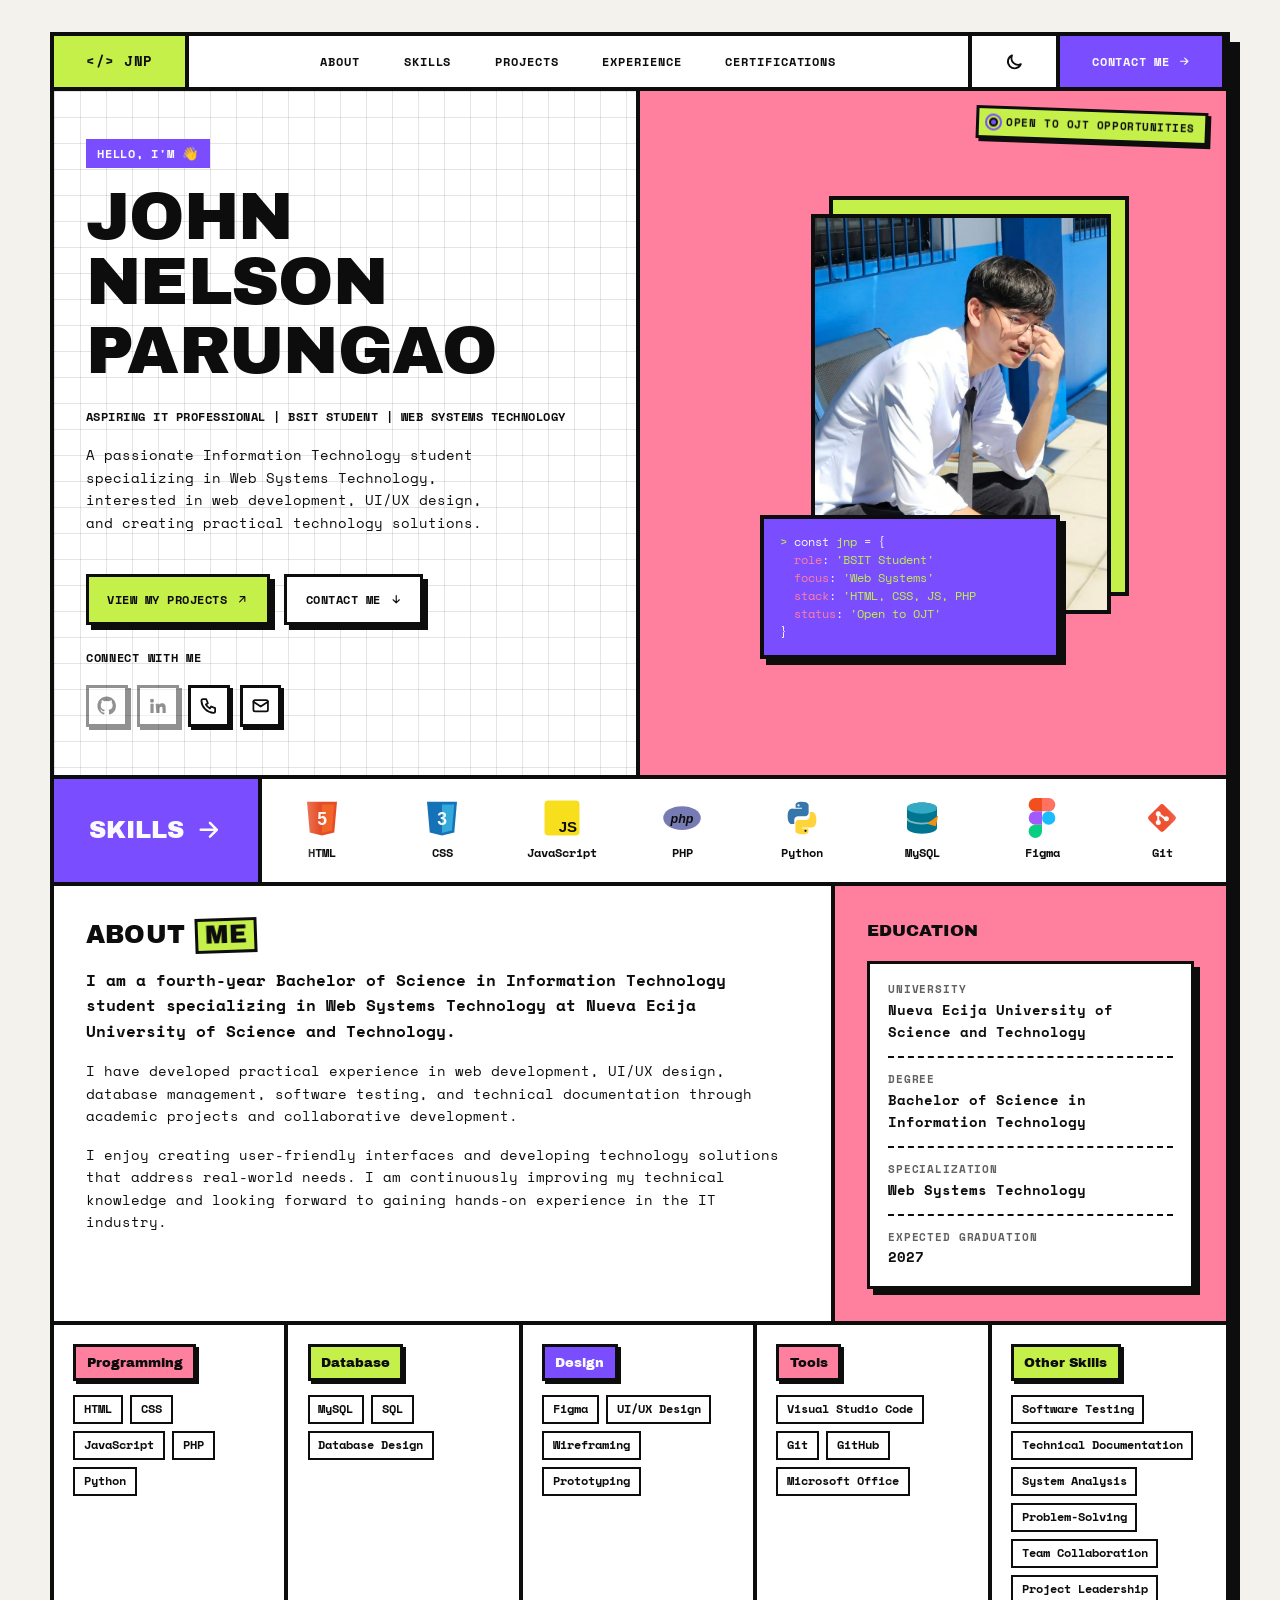
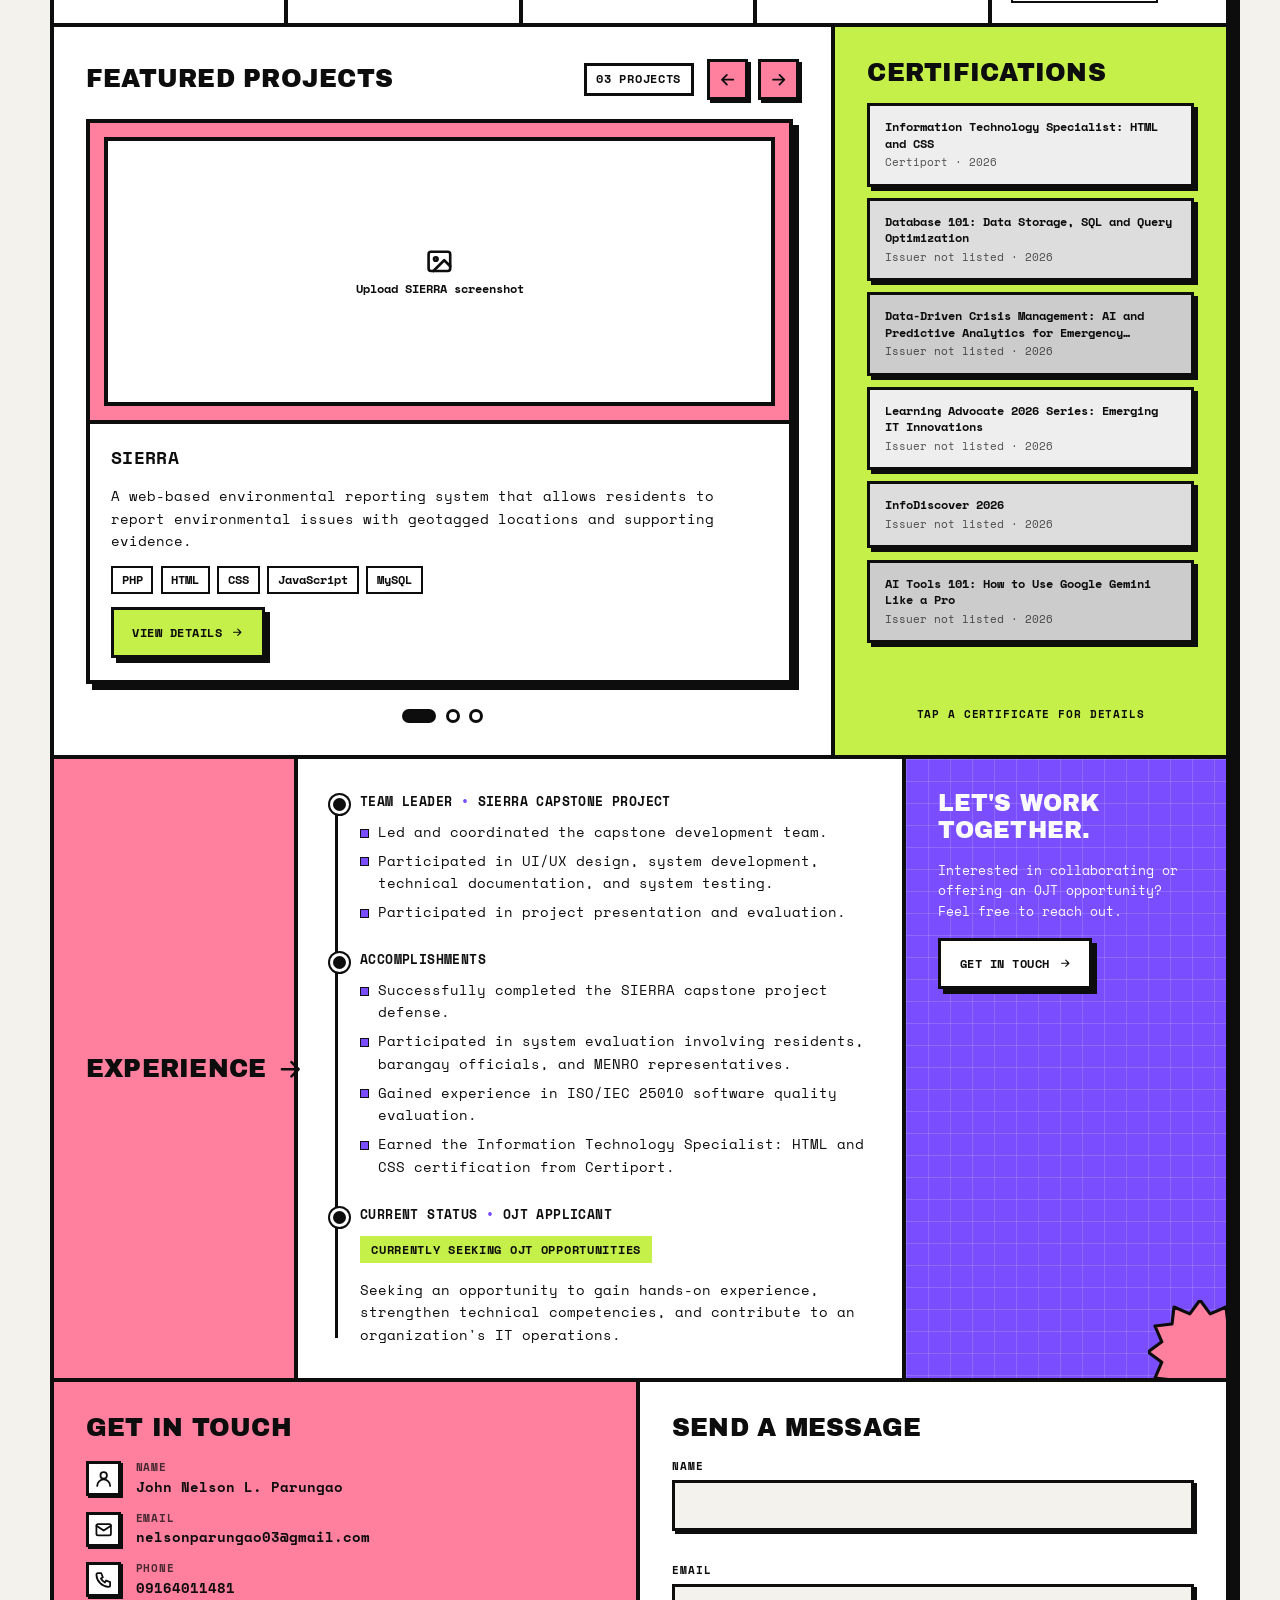
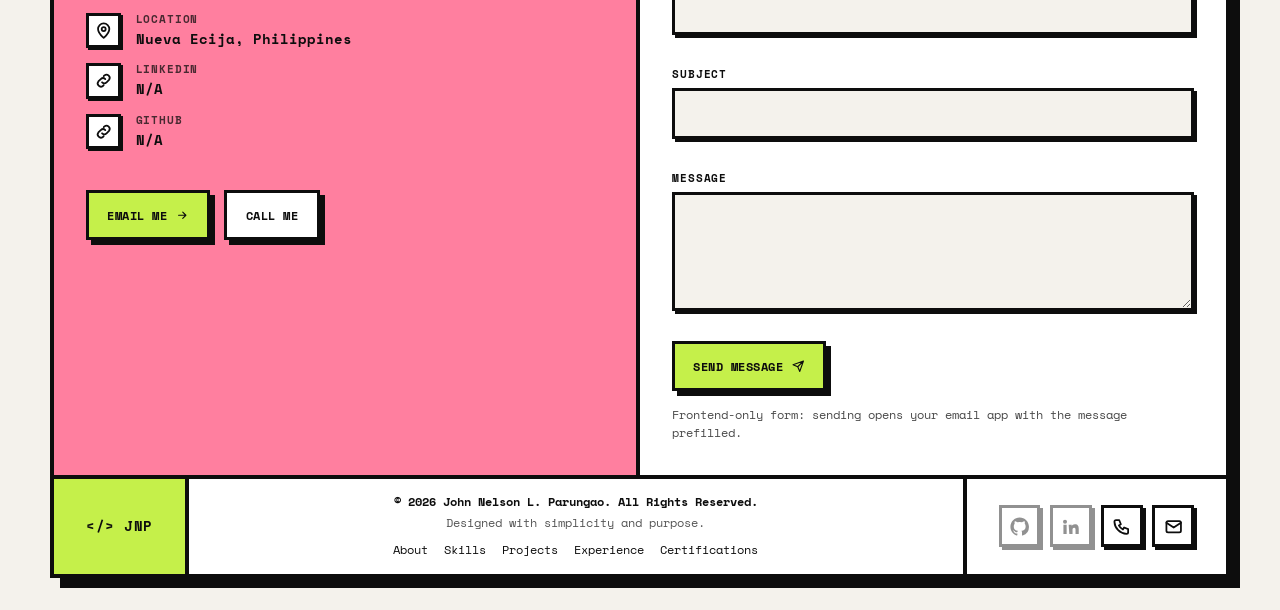
==== index.html @ 16f6dc8e "Initial commit" ====
<!DOCTYPE html>
<html lang="en">
<head>
    <meta charset="UTF-8">
    <meta name="viewport" content="width=device-width, initial-scale=1.0">
    <title>John Nelson L. Parungao | IT Portfolio</title>
    <meta name="description" content="Portfolio of John Nelson L. Parungao, BSIT student specializing in Web Systems Technology.">

    <script>
        try {
            var theme = localStorage.getItem("theme") ||
                (matchMedia("(prefers-color-scheme: dark)").matches ? "dark" : "light");

            document.documentElement.dataset.theme = theme;
        } catch (error) {
            document.documentElement.dataset.theme = "light";
        }
    </script>

    <link rel="preconnect" href="https://fonts.googleapis.com">
    <link rel="preconnect" href="https://fonts.gstatic.com" crossorigin>

    <link href="https://fonts.googleapis.com/css2?family=Archivo+Black&family=Space+Mono:wght@400;700&display=swap" rel="stylesheet">
    <link rel="stylesheet" href="styles.css">
</head>

<body>

    <!-- SVG ICONS -->
    <svg width="0" height="0" style="position:absolute" aria-hidden="true">
        <symbol id="i-sun" viewBox="0 0 24 24">
            <circle cx="12" cy="12" r="4"/>
            <path d="M12 2v2M12 20v2M4.9 4.9l1.4 1.4M17.7 17.7l1.4 1.4M2 12h2M20 12h2M4.9 19.1l-1.4 1.4M17.7 6.3l1.4-1.4"/>
        </symbol>

        <symbol id="i-moon" viewBox="0 0 24 24">
            <path d="M20 14.5A8 8 0 0 1 9.5 4 8 8 0 1 0 20 14.5z"/>
        </symbol>

        <symbol id="i-arrow" viewBox="0 0 24 24">
            <path d="M5 12h14M13 6l6 6-6 6"/>
        </symbol>

        <symbol id="i-ur" viewBox="0 0 24 24">
            <path d="M7 17 17 7M8 7h9v9"/>
        </symbol>

        <symbol id="i-left" viewBox="0 0 24 24">
            <path d="M19 12H5M11 6l-6 6 6 6"/>
        </symbol>

        <symbol id="i-down" viewBox="0 0 24 24">
            <path d="M12 5v14M6 13l6 6 6-6"/>
        </symbol>

        <symbol id="i-image" viewBox="0 0 24 24">
            <rect x="3" y="4" width="18" height="16" rx="2"/>
            <circle cx="9" cy="10" r="1.5"/>
            <path d="m21 16-5-5-9 9"/>
        </symbol>

        <symbol id="i-mail" viewBox="0 0 24 24">
            <rect x="3" y="5" width="18" height="14" rx="2"/>
            <path d="m3 7 9 6 9-6"/>
        </symbol>

        <symbol id="i-phone" viewBox="0 0 24 24">
            <path d="M5 4h4l2 5-2.5 1.5a11 11 0 0 0 5 5L15 13l5 2v4a2 2 0 0 1-2 2A16 16 0 0 1 3 6a2 2 0 0 1 2-2z"/>
        </symbol>

        <symbol id="i-pin" viewBox="0 0 24 24">
            <path d="M12 21s7-6 7-11a7 7 0 0 0-14 0c0 5 7 11 7 11z"/>
            <circle cx="12" cy="10" r="2.5"/>
        </symbol>

        <symbol id="i-user" viewBox="0 0 24 24">
            <circle cx="12" cy="8" r="4"/>
            <path d="M4 21a8 8 0 0 1 16 0"/>
        </symbol>

        <symbol id="i-award" viewBox="0 0 24 24">
            <circle cx="12" cy="9" r="6"/>
            <path d="m8.5 14-1.5 7 5-3 5 3-1.5-7"/>
        </symbol>

        <symbol id="i-x" viewBox="0 0 24 24">
            <path d="M6 6l12 12M18 6 6 18"/>
        </symbol>

        <symbol id="i-send" viewBox="0 0 24 24">
            <path d="m22 2-11 11M22 2l-7 20-4-9-9-4z"/>
        </symbol>

        <symbol id="i-link" viewBox="0 0 24 24">
            <path d="M10 14a4 4 0 0 0 5.6 0l3-3a4 4 0 0 0-5.6-5.6l-1 1M14 10a4 4 0 0 0-5.6 0l-3 3a4 4 0 0 0 5.6 5.6l1-1"/>
        </symbol>

        <symbol id="i-github" viewBox="0 0 24 24">
            <path fill="currentColor" stroke="none" d="M12 .5C5.65.5.5 5.65.5 12c0 5.08 3.29 9.39 7.86 10.91.58.1.79-.25.79-.56v-2c-3.2.7-3.87-1.37-3.87-1.37-.52-1.33-1.28-1.69-1.28-1.69-1.04-.71.08-.7.08-.7 1.15.08 1.76 1.19 1.76 1.19 1.03 1.76 2.69 1.25 3.35.96.1-.74.4-1.25.73-1.54-2.55-.29-5.24-1.28-5.24-5.69 0-1.26.45-2.28 1.19-3.09-.12-.29-.52-1.46.11-3.05 0 0 .97-.31 3.17 1.18a11 11 0 0 1 5.77 0c2.2-1.49 3.17-1.18 3.17-1.18.63 1.59.23 2.76.11 3.05.74.81 1.19 1.83 1.19 3.09 0 4.42-2.69 5.39-5.25 5.68.41.36.78 1.06.78 2.14v3.17c0 .31.21.67.8.56A11.5 11.5 0 0 0 23.5 12C23.5 5.65 18.35.5 12 .5z"/>
        </symbol>

        <symbol id="i-linkedin" viewBox="0 0 24 24">
            <path fill="currentColor" stroke="none" d="M4.98 3.5a2.5 2.5 0 1 1 0 5 2.5 2.5 0 0 1 0-5zM3 9.5h4V21H3zM9.5 9.5h3.8v1.6h.1c.5-1 1.8-2 3.8-2 4 0 4.8 2.6 4.8 6V21h-4v-5c0-1.2 0-2.8-1.7-2.8s-2 1.3-2 2.7V21h-4z"/>
        </symbol>

        <!-- TECHNOLOGY ICONS -->
        <symbol id="l-html" viewBox="0 0 32 32">
            <path fill="#E44D26" d="M4 3l2.2 24.6L16 30l9.8-2.4L28 3z"/>
            <path fill="#F16529" d="M16 5.2v22.7l7.9-2L25.8 5.2z"/>
            <text x="16" y="21.5" text-anchor="middle" font-family="Arial,sans-serif" font-weight="800" font-size="14" fill="#FAFAFA">5</text>
        </symbol>

        <symbol id="l-css" viewBox="0 0 32 32">
            <path fill="#1572B6" d="M4 3l2.2 24.6L16 30l9.8-2.4L28 3z"/>
            <path fill="#33A9DC" d="M16 5.2v22.7l7.9-2L25.8 5.2z"/>
            <text x="16" y="21.5" text-anchor="middle" font-family="Arial,sans-serif" font-weight="800" font-size="14" fill="#FAFAFA">3</text>
        </symbol>

        <symbol id="l-js" viewBox="0 0 32 32">
            <rect x="2" y="2" width="28" height="28" rx="3" fill="#F7DF1E"/>
            <text x="28" y="27" text-anchor="end" font-family="Arial,sans-serif" font-weight="800" font-size="12" fill="#0D0D0D">JS</text>
        </symbol>

        <symbol id="l-php" viewBox="0 0 32 32">
            <ellipse cx="16" cy="16" rx="15" ry="9.5" fill="#777BB4"/>
            <text x="16" y="19.6" text-anchor="middle" font-family="Arial,sans-serif" font-weight="800" font-style="italic" font-size="10" fill="#0D0D0D">php</text>
        </symbol>

        <symbol id="l-python" viewBox="0 0 32 32">
            <path fill="#3776AB" d="M15.8 3C10.5 3 10.9 5.3 10.9 5.3v2.4h5v.8H8.6S4.5 8 4.5 14.5s3.3 6.3 3.3 6.3h2v-3s-.1-3.3 3.2-3.3h5.2s3.1.1 3.1-3V6s.5-3-5.5-3z"/>
            <circle cx="13.2" cy="5.8" r=".9" fill="#FAFAFA"/>
            <path fill="#FFD43B" d="M16.2 29c5.3 0 4.9-2.3 4.9-2.3v-2.4h-5v-.8h7.3s4.1.5 4.1-6-3.3-6.3-3.3-6.3h-2v3s.1 3.3-3.2 3.3h-5.2s-3.1-.1-3.1 3v5.5S10.2 29 16.2 29z"/>
            <circle cx="18.8" cy="26.2" r=".9" fill="#0D0D0D"/>
        </symbol>

        <symbol id="l-mysql" viewBox="0 0 32 32">
            <path fill="#00758F" d="M4 8c0-2.5 5.4-4.5 12-4.5S28 5.5 28 8v16c0 2.5-5.4 4.5-12 4.5S4 26.5 4 24z"/>
            <ellipse cx="16" cy="8" rx="12" ry="4.5" fill="#33A9C4"/>
            <path fill="none" stroke="#FAFAFA" stroke-opacity=".5" stroke-width="1.5" d="M4 16c0 2.5 5.4 4.5 12 4.5S28 18.5 28 16"/>
            <path fill="#F29111" d="M20 20.5 29 14l-2 8.5z"/>
        </symbol>

        <symbol id="l-figma" viewBox="0 0 38 57">
            <path fill="#F24E1E" d="M19 0H9.5a9.5 9.5 0 0 0 0 19H19z"/>
            <path fill="#FF7262" d="M19 0h9.5a9.5 9.5 0 0 1 0 19H19z"/>
            <path fill="#A259FF" d="M19 19H9.5a9.5 9.5 0 0 0 0 19H19z"/>
            <circle cx="28.5" cy="28.5" r="9.5" fill="#1ABCFE"/>
            <path fill="#0ACF83" d="M19 38H9.5A9.5 9.5 0 1 0 19 47.5z"/>
        </symbol>

        <symbol id="l-git" viewBox="0 0 32 32">
            <rect x="7.5" y="7.5" width="17" height="17" rx="2.5" transform="rotate(45 16 16)" fill="#F05032"/>
            <path d="M13 13.5v5M14.5 13.5l4 3" stroke="#FAFAFA" stroke-width="1.6" fill="none"/>
            <circle cx="13" cy="12.5" r="2" fill="#FAFAFA"/>
            <circle cx="13" cy="19.5" r="2" fill="#FAFAFA"/>
            <circle cx="19.5" cy="16.5" r="2" fill="#FAFAFA"/>
        </symbol>

        <symbol id="l-github" viewBox="0 0 24 24">
            <path fill="currentColor" stroke="none" d="M12 .5C5.65.5.5 5.65.5 12c0 5.08 3.29 9.39 7.86 10.91.58.1.79-.25.79-.56v-2c-3.2.7-3.87-1.37-3.87-1.37-.52-1.33-1.28-1.69-1.28-1.69-1.04-.71.08-.7.08-.7 1.15.08 1.76 1.19 1.76 1.19 1.03 1.76 2.69 1.25 3.35.96.1-.74.4-1.25.73-1.54-2.55-.29-5.24-1.28-5.24-5.69 0-1.26.45-2.28 1.19-3.09-.12-.29-.52-1.46.11-3.05 0 0 .97-.31 3.17 1.18a11 11 0 0 1 5.77 0c2.2-1.49 3.17-1.18 3.17-1.18.63 1.59.23 2.76.11 3.05.74.81 1.19 1.83 1.19 3.09 0 4.42-2.69 5.39-5.25 5.68.41.36.78 1.06.78 2.14v3.17c0 .31.21.67.8.56A11.5 11.5 0 0 0 23.5 12C23.5 5.65 18.35.5 12 .5z"/>
        </symbol>

        <symbol id="l-vscode" viewBox="0 0 32 32">
            <path fill="#007ACC" d="M23.5 2.8 12 13.3 6.4 9.1 4 10.2v11.6l2.4 1.1 5.6-4.2 11.5 10.5L28 27V5z"/>
            <path fill="#FAFAFA" fill-opacity=".92" d="M23.5 9.5v13L15 16z"/>
        </symbol>

        <symbol id="l-office" viewBox="0 0 32 32">
            <path fill="#D83B01" d="M4 9 19 3v26L4 23z"/>
            <path fill="#FAFAFA" d="M19 7h9v18h-9z"/>
            <path fill="#D83B01" d="M21 11h5v2h-5zM21 15h5v2h-5zM21 19h5v2h-5z"/>
        </symbol>
    </svg>

    <!-- MAIN WEBSITE -->
    <div class="site">

        <!-- HEADER -->
        <header class="row head" id="top">
            <a class="cell logo lime" href="#home" aria-label="JNP, home">
                &lt;/&gt; JNP
            </a>

            <nav class="cell nav" aria-label="Primary">
                <ul id="links">
                    <li><a href="#about">About</a></li>
                    <li><a href="#skills">Skills</a></li>
                    <li><a href="#projects">Projects</a></li>
                    <li><a href="#experience">Experience</a></li>
                    <li><a href="#certifications">Certifications</a></li>
                    <li class="mob"><a href="#contact">Contact</a></li>
                </ul>
            </nav>

            <button class="cell tcell" id="theme" aria-label="Switch to dark mode" aria-pressed="false">
                <svg class="ic m" aria-hidden="true"><use href="#i-moon"/></svg>
                <svg class="ic s" aria-hidden="true"><use href="#i-sun"/></svg>
            </button>

            <a class="cell cta-h purple" href="#contact">
                Contact Me
                <svg class="ic" aria-hidden="true"><use href="#i-arrow"/></svg>
            </a>

            <button class="cell menu-btn" aria-label="Toggle menu" aria-expanded="false" aria-controls="links">
                <span></span>
                <span></span>
            </button>
        </header>

        <!-- HERO SECTION -->
        <section class="row hero" id="home">
            <div class="cell hl grid">
                <p class="tag purple wave">
                    HELLO, I'M
                    <i class="wv" aria-hidden="true">👋</i>
                </p>

                <h1 aria-label="John Nelson L. Parungao">
                    <span class="ln"><span>JOHN NELSON</span></span>
                    <span class="ln"><span>PARUNGAO</span></span>
                </h1>

                <p class="sub">
                    ASPIRING IT PROFESSIONAL | BSIT STUDENT | WEB SYSTEMS TECHNOLOGY
                </p>

                <p class="lead">
                    A passionate Information Technology student specializing in Web Systems Technology, interested in web development, UI/UX design, and creating practical technology solutions.
                </p>

                <div class="btns">
                    <a class="btn lime" href="#projects">
                        View My Projects
                        <svg class="ic" aria-hidden="true"><use href="#i-ur"/></svg>
                    </a>

                    <a class="btn white" href="#contact">
                        Contact Me
                        <svg class="ic" aria-hidden="true"><use href="#i-down"/></svg>
                    </a>
                </div>

                <p class="cw">CONNECT WITH ME</p>

                <div class="socs">
                    <span class="sq dis" aria-disabled="true" title="GitHub: N/A">
                        <svg class="ic" aria-hidden="true"><use href="#i-github"/></svg>
                        <i class="sr">GitHub: N/A</i>
                    </span>

                    <span class="sq dis" aria-disabled="true" title="LinkedIn: N/A">
                        <svg class="ic" aria-hidden="true"><use href="#i-linkedin"/></svg>
                        <i class="sr">LinkedIn: N/A</i>
                    </span>

                    <a class="sq" href="tel:+639164011481" aria-label="Call 09164011481">
                        <svg class="ic" aria-hidden="true"><use href="#i-phone"/></svg>
                    </a>

                    <a class="sq" href="mailto:nelsonparungao03@gmail.com" aria-label="Email">
                        <svg class="ic" aria-hidden="true"><use href="#i-mail"/></svg>
                    </a>
                </div>
            </div>

            <div class="cell hr pink" id="hr">
                <p class="avail">
                    <i class="dot"></i>
                    OPEN TO OJT OPPORTUNITIES
                </p>

                <div class="photo">
                    <div class="pback lime"></div>

                    <img class="pimg" src="images/portrait.jpg" alt="Portrait of John Nelson L. Parungao">

                    <div class="code purple" aria-label="Quick profile">
                        <span class="cl" style="--n:16;--d:.9s">
                            <i class="g">&gt;</i> <i class="w">const</i> <i class="y">jnp</i> = {
                        </span>

                        <span class="cl" style="--n:22;--d:1.7s">
                            &nbsp; <i class="p">role</i>: <i class="y">'BSIT Student'</i>,
                        </span>

                        <span class="cl" style="--n:22;--d:2.5s">
                            &nbsp; <i class="p">focus</i>: <i class="y">'Web Systems'</i>,
                        </span>

                        <span class="cl" style="--n:28;--d:3.3s">
                            &nbsp; <i class="p">stack</i>: <i class="y">'HTML, CSS, JS, PHP'</i>,
                        </span>

                        <span class="cl" style="--n:23;--d:4.2s">
                            &nbsp; <i class="p">status</i>: <i class="y">'Open to OJT'</i>
                        </span>

                        <span class="cl cur" style="--n:1;--d:5s">}</span>
                    </div>
                </div>
            </div>
        </section>

        <!-- SKILLS MARQUEE -->
        <section class="row strip" id="skills" aria-label="Tech stack">
            <a class="cell sk-l purple" href="#skills-all">
                SKILLS
                <svg class="ic" aria-hidden="true"><use href="#i-arrow"/></svg>
            </a>

            <div class="cell marq">
                <ul id="mq">
                    <li><svg class="lg"><use href="#l-html"/></svg><span>HTML</span></li>
                    <li><svg class="lg"><use href="#l-css"/></svg><span>CSS</span></li>
                    <li><svg class="lg"><use href="#l-js"/></svg><span>JavaScript</span></li>
                    <li><svg class="lg"><use href="#l-php"/></svg><span>PHP</span></li>
                    <li><svg class="lg"><use href="#l-python"/></svg><span>Python</span></li>
                    <li><svg class="lg"><use href="#l-mysql"/></svg><span>MySQL</span></li>
                    <li><svg class="lg"><use href="#l-figma"/></svg><span>Figma</span></li>
                    <li><svg class="lg"><use href="#l-git"/></svg><span>Git</span></li>
                    <li><svg class="lg"><use href="#l-github"/></svg><span>GitHub</span></li>
                    <li><svg class="lg"><use href="#l-vscode"/></svg><span>VS Code</span></li>
                    <li><svg class="lg"><use href="#l-office"/></svg><span>Office</span></li>
                </ul>
            </div>
        </section>

        <!-- ABOUT SECTION -->
        <section class="row about reveal" id="about">
            <div class="cell">
                <h2 class="h">ABOUT <span class="hl2">ME</span></h2>

                <p class="p1">
                    I am a fourth-year Bachelor of Science in Information Technology student specializing in Web Systems Technology at Nueva Ecija University of Science and Technology.
                </p>

                <p>
                    I have developed practical experience in web development, UI/UX design, database management, software testing, and technical documentation through academic projects and collaborative development.
                </p>

                <p>
                    I enjoy creating user-friendly interfaces and developing technology solutions that address real-world needs. I am continuously improving my technical knowledge and looking forward to gaining hands-on experience in the IT industry.
                </p>
            </div>

            <div class="cell pink edu">
                <h3 class="h3">EDUCATION</h3>

                <dl class="card">
                    <div>
                        <dt>University</dt>
                        <dd>Nueva Ecija University of Science and Technology</dd>
                    </div>

                    <div>
                        <dt>Degree</dt>
                        <dd>Bachelor of Science in Information Technology</dd>
                    </div>

                    <div>
                        <dt>Specialization</dt>
                        <dd>Web Systems Technology</dd>
                    </div>

                    <div>
                        <dt>Expected Graduation</dt>
                        <dd>2027</dd>
                    </div>
                </dl>
            </div>
        </section>

        <!-- TECHNICAL SKILLS -->
        <section class="row skills-all reveal" id="skills-all" aria-label="Technical skills">
            <div class="cell skc">
                <h3 class="chip pink">Programming</h3>
                <ul class="tags">
                    <li>HTML</li>
                    <li>CSS</li>
                    <li>JavaScript</li>
                    <li>PHP</li>
                    <li>Python</li>
                </ul>
            </div>

            <div class="cell skc">
                <h3 class="chip lime">Database</h3>
                <ul class="tags">
                    <li>MySQL</li>
                    <li>SQL</li>
                    <li>Database Design</li>
                </ul>
            </div>

            <div class="cell skc">
                <h3 class="chip purple">Design</h3>
                <ul class="tags">
                    <li>Figma</li>
                    <li>UI/UX Design</li>
                    <li>Wireframing</li>
                    <li>Prototyping</li>
                </ul>
            </div>

            <div class="cell skc">
                <h3 class="chip pink">Tools</h3>
                <ul class="tags">
                    <li>Visual Studio Code</li>
                    <li>Git</li>
                    <li>GitHub</li>
                    <li>Microsoft Office</li>
                </ul>
            </div>

            <div class="cell skc">
                <h3 class="chip lime">Other Skills</h3>
                <ul class="tags">
                    <li>Software Testing</li>
                    <li>Technical Documentation</li>
                    <li>System Analysis</li>
                    <li>Problem-Solving</li>
                    <li>Team Collaboration</li>
                    <li>Project Leadership</li>
                </ul>
            </div>
        </section>

        <!-- PROJECTS AND CERTIFICATIONS -->
        <section class="row pc reveal" id="projects">
            <div class="cell proj">
                <div class="ph-head">
                    <h2 class="h">FEATURED PROJECTS</h2>

                    <div class="nbtn">
                        <span class="count">03 PROJECTS</span>

                        <button class="sq pink" id="prev" aria-label="Previous project">
                            <svg class="ic"><use href="#i-left"/></svg>
                        </button>

                        <button class="sq pink" id="next" aria-label="Next project">
                            <svg class="ic"><use href="#i-arrow"/></svg>
                        </button>
                    </div>
                </div>

                <div class="car" id="car" aria-roledescription="carousel" aria-label="Featured projects">
                    <div class="track" id="track">

                        <!-- SIERRA PROJECT -->
                        <article class="slide" data-title="SIERRA" data-col="pink" aria-roledescription="slide" aria-label="1 of 3">
                            <div class="pframe pink">
                                <div class="shot ph" role="img" aria-label="SIERRA screenshot placeholder">
                                    <svg class="ic lg"><use href="#i-image"/></svg>
                                    <span>Upload SIERRA screenshot</span>
                                </div>
                            </div>

                            <div class="sinfo">
                                <h3>SIERRA</h3>

                                <p>
                                    A web-based environmental reporting system that allows residents to report environmental issues with geotagged locations and supporting evidence.
                                </p>

                                <ul class="tags">
                                    <li>PHP</li>
                                    <li>HTML</li>
                                    <li>CSS</li>
                                    <li>JavaScript</li>
                                    <li>MySQL</li>
                                </ul>

                                <button class="btn lime more-btn" type="button">
                                    View Details
                                    <svg class="ic"><use href="#i-arrow"/></svg>
                                </button>
                            </div>

                            <div class="more" hidden>
                                <p class="full">San Isidro Environmental Reporting and Response Application</p>

                                <p class="d2">
                                    SIERRA is a web-based environmental reporting and response application developed for the Municipality of San Isidro, Nueva Ecija. Residents submit environmental concerns using geotagged reports with photo or video evidence. Barangay officials and MENRO personnel review, investigate, monitor, and resolve environmental reports.
                                </p>

                                <ul class="tags">
                                    <li>PHP</li>
                                    <li>HTML</li>
                                    <li>CSS</li>
                                    <li>JavaScript</li>
                                    <li>MySQL</li>
                                </ul>

                                <div class="m-shots" style="--n:3">
                                    <div class="ph" role="img" aria-label="SIERRA landing page and resident dashboard">
                                        <svg class="ic"><use href="#i-image"/></svg>
                                        <span>SIERRA landing page and resident dashboard</span>
                                    </div>

                                    <div class="ph" role="img" aria-label="Environmental reporting and geotagging interface">
                                        <svg class="ic"><use href="#i-image"/></svg>
                                        <span>Environmental reporting and geotagging interface</span>
                                    </div>

                                    <div class="ph" role="img" aria-label="Barangay and MENRO management dashboard">
                                        <svg class="ic"><use href="#i-image"/></svg>
                                        <span>Barangay and MENRO management dashboard</span>
                                    </div>
                                </div>

                                <div class="m-lists">
                                    <div>
                                        <h4>Objectives</h4>
                                        <ul class="list">
                                            <li>Provide an accessible environmental reporting platform.</li>
                                            <li>Improve environmental report monitoring and management.</li>
                                            <li>Enable location-based reporting through geotagging.</li>
                                            <li>Support decision-making through dashboards and analytics.</li>
                                            <li>Improve coordination between residents, barangay officials, and MENRO.</li>
                                        </ul>
                                    </div>

                                    <div>
                                        <h4>My contribution</h4>
                                        <ul class="list">
                                            <li>Served as project team leader.</li>
                                            <li>Participated in UI/UX design.</li>
                                            <li>Contributed to programming and system implementation.</li>
                                            <li>Prepared technical documentation and design-phase diagrams.</li>
                                            <li>Participated in system testing and evaluation.</li>
                                        </ul>
                                    </div>
                                </div>

                                <div class="btns">
                                    <span class="btn lime dis" aria-disabled="true">View Project: N/A</span>
                                    <span class="btn white dis" aria-disabled="true">View Source Code: N/A</span>
                                </div>
                            </div>
                        </article>

                        <!-- CINEMA TICKETING SYSTEM -->
                        <article class="slide" data-title="Cinema Ticketing System" data-col="lime" aria-roledescription="slide" aria-label="2 of 3">
                            <div class="pframe lime">
                                <div class="shot ph" role="img" aria-label="Cinema Ticketing System screenshot placeholder">
                                    <svg class="ic lg"><use href="#i-image"/></svg>
                                    <span>Upload Cinema Ticketing System screenshot</span>
                                </div>
                            </div>

                            <div class="sinfo">
                                <h3>Cinema Ticketing System</h3>

                                <p>
                                    A ticketing application designed to manage movie ticket reservations and booking transactions.
                                </p>

                                <ul class="tags">
                                    <li>Python</li>
                                </ul>

                                <button class="btn lime more-btn" type="button">
                                    View Details
                                    <svg class="ic"><use href="#i-arrow"/></svg>
                                </button>
                            </div>

                            <div class="more" hidden>
                                <p class="full">Academic programming project</p>

                                <p class="d2">
                                    A Python-based academic programming project designed to organize movie ticket reservations and booking activities.
                                </p>

                                <ul class="tags">
                                    <li>Python</li>
                                </ul>

                                <div class="m-shots" style="--n:2">
                                    <div class="ph" role="img" aria-label="Main system interface">
                                        <svg class="ic"><use href="#i-image"/></svg>
                                        <span>Main system interface</span>
                                    </div>

                                    <div class="ph" role="img" aria-label="Movie selection or booking interface">
                                        <svg class="ic"><use href="#i-image"/></svg>
                                        <span>Movie selection or booking interface</span>
                                    </div>
                                </div>

                                <div class="m-lists">
                                    <div>
                                        <h4>Objectives</h4>
                                        <ul class="list">
                                            <li>Develop a functional cinema ticketing system.</li>
                                            <li>Organize movie ticket reservation processes.</li>
                                            <li>Demonstrate programming and problem-solving skills.</li>
                                            <li>Provide a structured approach to managing bookings.</li>
                                        </ul>
                                    </div>

                                    <div>
                                        <h4>My contribution</h4>
                                        <ul class="list">
                                            <li>Participated in system development and programming, including booking-related functionalities.</li>
                                        </ul>
                                    </div>
                                </div>

                                <div class="btns">
                                    <span class="btn lime dis" aria-disabled="true">View Project: N/A</span>
                                    <span class="btn white dis" aria-disabled="true">View Source Code: N/A</span>
                                </div>
                            </div>
                        </article>

                        <!-- NOVOBANK PROJECT -->
                        <article class="slide" data-title="NovoBank" data-col="purple" aria-roledescription="slide" aria-label="3 of 3">
                            <div class="pframe purple">
                                <div class="shot ph" role="img" aria-label="NovoBank screenshot placeholder">
                                    <svg class="ic lg"><use href="#i-image"/></svg>
                                    <span>Upload NovoBank screenshot</span>
                                </div>
                            </div>

                            <div class="sinfo">
                                <h3>NovoBank</h3>

                                <p>
                                    A conceptual digital banking application focused on providing a clean and user-friendly banking interface.
                                </p>

                                <ul class="tags">
                                    <li>Figma</li>
                                </ul>

                                <button class="btn lime more-btn" type="button">
                                    View Details
                                    <svg class="ic"><use href="#i-arrow"/></svg>
                                </button>
                            </div>

                            <div class="more" hidden>
                                <p class="full">Banking Application UI/UX Design</p>

                                <p class="d2">
                                    NovoBank is a conceptual digital banking application design project focused on creating a clean, organized, and user-friendly banking interface.
                                </p>

                                <ul class="tags">
                                    <li>Figma</li>
                                </ul>

                                <div class="m-shots" style="--n:2">
                                    <div class="ph" role="img" aria-label="NovoBank main dashboard design">
                                        <svg class="ic"><use href="#i-image"/></svg>
                                        <span>NovoBank main dashboard design</span>
                                    </div>

                                    <div class="ph" role="img" aria-label="Banking interface or transaction screen">
                                        <svg class="ic"><use href="#i-image"/></svg>
                                        <span>Banking interface or transaction screen</span>
                                    </div>
                                </div>

                                <div class="m-lists">
                                    <div>
                                        <h4>Objectives</h4>
                                        <ul class="list">
                                            <li>Design an intuitive digital banking interface.</li>
                                            <li>Apply UI/UX design principles.</li>
                                            <li>Organize banking information and features.</li>
                                            <li>Develop a visual prototype illustrating the application's layout and user flow.</li>
                                        </ul>
                                    </div>

                                    <div>
                                        <h4>My contribution</h4>
                                        <ul class="list">
                                            <li>Participated in conceptualization and visual design.</li>
                                            <li>Worked on interface layouts and visual consistency.</li>
                                            <li>Applied UI/UX principles to improve user experience.</li>
                                            <li>Contributed to the banking application prototype.</li>
                                        </ul>
                                    </div>
                                </div>

                                <div class="btns">
                                    <span class="btn lime dis" aria-disabled="true">View Project: N/A</span>
                                    <span class="btn white dis" aria-disabled="true">View Source Code: N/A</span>
                                </div>
                            </div>
                        </article>

                    </div>
                </div>

                <div class="dots" id="dots" role="tablist" aria-label="Choose project"></div>
            </div>

            <!-- CERTIFICATIONS -->
            <div class="cell certs lime" id="certifications">
                <h2 class="h">CERTIFICATIONS</h2>

                <ul class="clist">
                    <li>
                        <button class="ctile g0" type="button"
                            data-title="Information Technology Specialist: HTML and CSS"
                            data-issuer="Certiport"
                            data-year="2026">
                            <b>Information Technology Specialist: HTML and CSS</b>
                            <small>Certiport · 2026</small>
                        </button>
                    </li>

                    <li>
                        <button class="ctile g1" type="button"
                            data-title="Database 101: Data Storage, SQL and Query Optimization"
                            data-issuer="Issuer not listed"
                            data-year="2026">
                            <b>Database 101: Data Storage, SQL and Query Optimization</b>
                            <small>Issuer not listed · 2026</small>
                        </button>
                    </li>

                    <li>
                        <button class="ctile g2" type="button"
                            data-title="Data-Driven Crisis Management: AI and Predictive Analytics for Emergency Preparedness"
                            data-issuer="Issuer not listed"
                            data-year="2026">
                            <b>Data-Driven Crisis Management: AI and Predictive Analytics for Emergency Preparedness</b>
                            <small>Issuer not listed · 2026</small>
                        </button>
                    </li>

                    <li>
                        <button class="ctile g0" type="button"
                            data-title="Learning Advocate 2026 Series: Emerging IT Innovations"
                            data-issuer="Issuer not listed"
                            data-year="2026">
                            <b>Learning Advocate 2026 Series: Emerging IT Innovations</b>
                            <small>Issuer not listed · 2026</small>
                        </button>
                    </li>

                    <li>
                        <button class="ctile g1" type="button"
                            data-title="InfoDiscover 2026"
                            data-issuer="Issuer not listed"
                            data-year="2026">
                            <b>InfoDiscover 2026</b>
                            <small>Issuer not listed · 2026</small>
                        </button>
                    </li>

                    <li>
                        <button class="ctile g2" type="button"
                            data-title="AI Tools 101: How to Use Google Gemini Like a Pro"
                            data-issuer="Issuer not listed"
                            data-year="2026">
                            <b>AI Tools 101: How to Use Google Gemini Like a Pro</b>
                            <small>Issuer not listed · 2026</small>
                        </button>
                    </li>
                </ul>

                <p class="cnote">TAP A CERTIFICATE FOR DETAILS</p>
            </div>
        </section>

        <!-- EXPERIENCE -->
        <section class="row exp reveal" id="experience">
            <div class="cell pink exl">
                <h2 class="h">
                    EXPERIENCE
                    <svg class="ic"><use href="#i-arrow"/></svg>
                </h2>
            </div>

            <div class="cell tl">
                <ol class="timeline">

                    <li>
                        <h3>
                            TEAM LEADER
                            <i class="bu">•</i>
                            SIERRA CAPSTONE PROJECT
                        </h3>

                        <ul class="list">
                            <li>Led and coordinated the capstone development team.</li>
                            <li>Participated in UI/UX design, system development, technical documentation, and system testing.</li>
                            <li>Participated in project presentation and evaluation.</li>
                        </ul>
                    </li>

                    <li>
                        <h3>ACCOMPLISHMENTS</h3>

                        <ul class="list">
                            <li>Successfully completed the SIERRA capstone project defense.</li>
                            <li>Participated in system evaluation involving residents, barangay officials, and MENRO representatives.</li>
                            <li>Gained experience in ISO/IEC 25010 software quality evaluation.</li>
                            <li>Earned the Information Technology Specialist: HTML and CSS certification from Certiport.</li>
                        </ul>
                    </li>

                    <li>
                        <h3>
                            CURRENT STATUS
                            <i class="bu">•</i>
                            OJT APPLICANT
                        </h3>

                        <p class="tag lime">CURRENTLY SEEKING OJT OPPORTUNITIES</p>

                        <p class="obj">
                            Seeking an opportunity to gain hands-on experience, strengthen technical competencies, and contribute to an organization's IT operations.
                        </p>
                    </li>

                </ol>
            </div>

            <div class="cell purple cta grid2">
                <h2 class="h w">LET'S WORK TOGETHER.</h2>

                <p>
                    Interested in collaborating or offering an OJT opportunity? Feel free to reach out.
                </p>

                <a class="btn white" href="#contact">
                    Get in Touch
                    <svg class="ic"><use href="#i-arrow"/></svg>
                </a>

                <svg class="burst" viewBox="0 0 100 100" aria-hidden="true">
                    <polygon points="100.0,50.0 86.7,59.8 93.3,75.0 76.9,76.9 75.0,93.3 59.8,86.7 50.0,100.0 40.2,86.7 25.0,93.3 23.1,76.9 6.7,75.0 13.3,59.8 0.0,50.0 13.3,40.2 6.7,25.0 23.1,23.1 25.0,6.7 40.2,13.3 50.0,0.0 59.8,13.3 75.0,6.7 76.9,23.1 93.3,25.0 86.7,40.2"/>
                </svg>
            </div>
        </section>

        <!-- CONTACT -->
        <section class="row contact reveal" id="contact">
            <div class="cell pink ci">
                <h2 class="h">GET IN TOUCH</h2>

                <ul class="clist2">

                    <li>
                        <span class="sq sm">
                            <svg class="ic"><use href="#i-user"/></svg>
                        </span>

                        <div>
                            <small>NAME</small>
                            <span>John Nelson L. Parungao</span>
                        </div>
                    </li>

                    <li>
                        <span class="sq sm">
                            <svg class="ic"><use href="#i-mail"/></svg>
                        </span>

                        <div>
                            <small>EMAIL</small>
                            <a href="mailto:nelsonparungao03@gmail.com">nelsonparungao03@gmail.com</a>
                        </div>
                    </li>

                    <li>
                        <span class="sq sm">
                            <svg class="ic"><use href="#i-phone"/></svg>
                        </span>

                        <div>
                            <small>PHONE</small>
                            <a href="tel:+639164011481">09164011481</a>
                        </div>
                    </li>

                    <li>
                        <span class="sq sm">
                            <svg class="ic"><use href="#i-pin"/></svg>
                        </span>

                        <div>
                            <small>LOCATION</small>
                            <span>Nueva Ecija, Philippines</span>
                        </div>
                    </li>

                    <li>
                        <span class="sq sm">
                            <svg class="ic"><use href="#i-link"/></svg>
                        </span>

                        <div>
                            <small>LINKEDIN</small>
                            <span>N/A</span>
                        </div>
                    </li>

                    <li>
                        <span class="sq sm">
                            <svg class="ic"><use href="#i-link"/></svg>
                        </span>

                        <div>
                            <small>GITHUB</small>
                            <span>N/A</span>
                        </div>
                    </li>

                </ul>

                <div class="btns">
                    <a class="btn lime" href="mailto:nelsonparungao03@gmail.com">
                        Email Me
                        <svg class="ic"><use href="#i-arrow"/></svg>
                    </a>

                    <a class="btn white" href="tel:+639164011481">
                        Call Me
                    </a>
                </div>
            </div>

            <!-- CONTACT FORM -->
            <form class="cell form" id="form" novalidate>
                <h2 class="h">SEND A MESSAGE</h2>

                <label>
                    NAME
                    <input name="name" required autocomplete="name">
                    <small></small>
                </label>

                <label>
                    EMAIL
                    <input name="email" type="email" required autocomplete="email">
                    <small></small>
                </label>

                <label>
                    SUBJECT
                    <input name="subject" required>
                    <small></small>
                </label>

                <label>
                    MESSAGE
                    <textarea name="message" rows="4" required minlength="10"></textarea>
                    <small></small>
                </label>

                <button class="btn lime" type="submit">
                    Send Message
                    <svg class="ic"><use href="#i-send"/></svg>
                </button>

                <p class="fnote" id="note" role="status">
                    Frontend-only form: sending opens your email app with the message prefilled.
                </p>
            </form>
        </section>

        <!-- FOOTER -->
        <footer class="row foot">
            <a class="cell logo lime" href="#home" aria-label="JNP, back to top">
                &lt;/&gt; JNP
            </a>

            <div class="cell fc">
                <p>© 2026 John Nelson L. Parungao. All Rights Reserved.</p>

                <p class="ft">Designed with simplicity and purpose.</p>

                <nav aria-label="Footer">
                    <a href="#about">About</a>
                    <a href="#skills">Skills</a>
                    <a href="#projects">Projects</a>
                    <a href="#experience">Experience</a>
                    <a href="#certifications">Certifications</a>
                </nav>
            </div>

            <div class="cell fs">
                <span class="sq dis" aria-disabled="true" title="GitHub: N/A">
                    <svg class="ic"><use href="#i-github"/></svg>
                    <i class="sr">GitHub: N/A</i>
                </span>

                <span class="sq dis" aria-disabled="true" title="LinkedIn: N/A">
                    <svg class="ic"><use href="#i-linkedin"/></svg>
                    <i class="sr">LinkedIn: N/A</i>
                </span>

                <a class="sq" href="tel:+639164011481" aria-label="Call 09164011481">
                    <svg class="ic"><use href="#i-phone"/></svg>
                </a>

                <a class="sq" href="mailto:nelsonparungao03@gmail.com" aria-label="Email">
                    <svg class="ic"><use href="#i-mail"/></svg>
                </a>
            </div>
        </footer>

    </div>

    <!-- CERTIFICATE DIALOG -->
    <dialog class="dlg" id="dlg" aria-labelledby="dt">
        <div class="dh" id="dh">
            <h2 id="dt"></h2>

            <button class="sq" id="dx" aria-label="Close">
                <svg class="ic"><use href="#i-x"/></svg>
            </button>
        </div>

        <div class="db" id="db"></div>
    </dialog>

    <!-- JAVASCRIPT -->
    <script src="script.js"></script>

</body>
</html>
---- styles.css ----
/* Global styles */
:root {
  color-scheme:light;
  --pink:#FF7F9F;
  --lime:#C5F04A;
  --purple:#7A4DFF;
  --page:#F4F2EC;
  --paper:#fff;
  --ink:#0D0D0D;
  --bd:#0D0D0D;
  --grid:rgba(13,13,13,.11);
  --g0:#EEE;
  --g1:#DDD;
  --g2:#CCC;
  --ease:cubic-bezier(.2,1.1,.3,1);
  --hf:"Archivo Black","Arial Black",sans-serif;
  --mf:"Space Mono",ui-monospace,monospace;
}
[data-theme=dark] {
  color-scheme:dark;
  --page:#0F0F0F;
  --paper:#1B1B1B;
  --ink:#F4F2EC;
  --bd:#F4F2EC;
  --grid:rgba(244,242,236,.1);
  --g0:#2A2A2A;
  --g1:#333;
  --g2:#3C3C3C;
}

/* Reset */
* {
  box-sizing:border-box;
  margin:0;
}

/* Base HTML */
html {
  scroll-behavior:smooth;
  scroll-padding-top:16px;
}

/* Body / typography */
body {
  font-family:var(--mf);
  font-size:.88rem;
  line-height:1.6;
  background:var(--page);
  color:var(--ink);
  padding:clamp(.6rem,2.5vw,2rem);
  overflow-x:hidden;
  transition:background .3s,color .3s;
}

/* Links */
a {
  color:inherit;
}
ul,ol {
  list-style:none;
  padding:0;
}
:focus-visible {
  outline:3px solid var(--purple);
  outline-offset:2px;
}
.sr {
  position:absolute;
  width:1px;
  height:1px;
  overflow:hidden;
  clip:rect(0 0 0 0);
}

/* Layout shell */
.site {
  max-width:1180px;
  margin:0 auto;
  background:var(--paper);
  border:4px solid var(--bd);
  box-shadow:10px 10px 0 var(--bd);
  overflow:hidden;
}

/* Grid rows */
.row {
  display:grid;
  border-bottom:4px solid var(--bd);
}
.row:last-child {
  border-bottom:0;
}

/* Grid cells */
.cell {
  padding:clamp(1.1rem,2.6vw,2rem);
  border-right:4px solid var(--bd);
  min-width:0;
  position:relative;
}
.cell:last-child {
  border-right:0;
}

/* Color helpers */
.pink {
  background:var(--pink);
  color:#0D0D0D;
}
.lime {
  background:var(--lime);
  color:#0D0D0D;
}
.purple {
  background:var(--purple);
  color:#FAFAFA;
}

/* Icons */
.ic {
  width:1.15em;
  height:1.15em;
  fill:none;
  stroke:currentColor;
  stroke-width:2.2;
  stroke-linecap:round;
  stroke-linejoin:round;
  flex:none;
}
.ic.xl {
  width:3rem;
  height:3rem;
  stroke-width:1.5;
  opacity:.6;
}
.ic.lg {
  width:1.8rem;
  height:1.8rem;
}

/* Large icon sizing */
.lg {
  width:34px;
  height:34px;
  flex:none;
}

/* Section headings */
.h {
  font-family:var(--hf);
  font-weight:400;
  font-size:clamp(1.15rem,2.2vw,1.55rem);
  letter-spacing:.01em;
  line-height:1.15;
  display:flex;
  align-items:center;
  gap:.6rem;
}

/* Buttons */
.btn {
  display:inline-flex;
  align-items:center;
  gap:.55rem;
  padding:.8rem 1.15rem;
  font:700 .78rem var(--mf);
  letter-spacing:.04em;
  text-transform:uppercase;
  text-decoration:none;
  border:3px solid var(--bd);
  box-shadow:5px 5px 0 var(--bd);
  cursor:pointer;
  transition:transform .2s var(--ease),box-shadow .2s var(--ease),background .2s;
}
.btn.lime {
  background:var(--lime);
  color:#0D0D0D;
}
.btn.white {
  background:var(--paper);
  color:var(--ink);
}
.btn:hover {
  transform:translate(-3px,-3px);
  box-shadow:8px 8px 0 var(--bd);
}
.btn:active {
  transform:translate(4px,4px);
  box-shadow:0 0 0 var(--bd);
}
.btn .ic {
  transition:transform .25s var(--ease);
}
.btn:hover .ic {
  transform:translateX(3px);
}
.btn .ic {
  width:1em;
  height:1em;
}
.btn.dis {
  opacity:.5;
  cursor:not-allowed;
  pointer-events:none;
  box-shadow:3px 3px 0 var(--bd);
}
.btns {
  display:flex;
  flex-wrap:wrap;
  gap:.9rem;
  margin-top:1.4rem;
}

/* Square action buttons */
.sq {
  display:inline-grid;
  place-items:center;
  width:2.6rem;
  height:2.6rem;
  border:3px solid var(--bd);
  background:var(--paper);
  color:var(--ink);
  box-shadow:3px 3px 0 var(--bd);
  cursor:pointer;
  text-decoration:none;
  font-size:1.1rem;
  transition:transform .2s var(--ease),box-shadow .2s var(--ease),background .2s;
}
a.sq:hover,button.sq:hover {
  transform:translate(-2px,-2px) rotate(-4deg);
  box-shadow:5px 5px 0 var(--bd);
  background:var(--lime);
  color:#0D0D0D;
}
.sq.pink {
  background:var(--pink);
  color:#0D0D0D;
}
.sq.sm {
  width:2.2rem;
  height:2.2rem;
  box-shadow:2px 2px 0 var(--bd);
  cursor:default;
}
.sq.dis {
  opacity:.45;
  cursor:not-allowed;
}
.sq .ic {
  width:1.1em;
  height:1.1em;
}

/* Tags */
.tag {
  display:inline-block;
  padding:.3rem .7rem;
  font:700 .74rem var(--mf);
  letter-spacing:.06em;
  border:0;
}
.tags {
  display:flex;
  flex-wrap:wrap;
  gap:.45rem;
}
.tags li {
  padding:.18rem .55rem;
  border:2px solid var(--bd);
  font-weight:700;
  font-size:.74rem;
  background:var(--paper);
  color:var(--ink);
  transition:transform .2s var(--ease),background .2s;
}
.tags li:hover {
  transform:translateY(-3px) rotate(-2deg);
  background:var(--lime);
  color:#0D0D0D;
}

/* Lists */
.list {
  display:grid;
  gap:.4rem;
}
.list li {
  position:relative;
  padding-left:1.1rem;
}
.list li::before {
  content:"";
  position:absolute;
  left:0;
  top:.55em;
  width:7px;
  height:7px;
  background:var(--purple);
  border:1.5px solid var(--bd);
}
.head {
  grid-template-columns:auto 1fr auto auto;
}
.logo {
  display:flex;
  align-items:center;
  font-weight:700;
  letter-spacing:.04em;
  text-decoration:none;
  padding-block:.9rem;
  transition:letter-spacing .3s;
}
.logo:hover {
  letter-spacing:.12em;
}
.head .cell {
  padding-block:.9rem;
}
.nav {
  display:flex;
  justify-content:center;
  align-items:center;
}
.nav ul {
  display:flex;
  gap:clamp(.6rem,2.4vw,2rem);
  flex-wrap:wrap;
  justify-content:center;
}
.nav a {
  text-decoration:none;
  font-weight:700;
  font-size:.74rem;
  letter-spacing:.08em;
  text-transform:uppercase;
  padding:.2rem .4rem;
  background:linear-gradient(var(--lime),var(--lime)) 0 100%/0 100% no-repeat;
  transition:background-size .3s var(--ease),color .3s;
}
.nav a:hover,.nav a.active {
  background-size:100% 100%;
  color:#0D0D0D;
}
.nav .mob {
  display:none;
}
.tcell {
  display:grid;
  place-items:center;
  background:var(--paper);
  color:var(--ink);
  cursor:pointer;
  font:inherit;
  font-size:1.1rem;
  border-top:0;
  border-bottom:0;
  border-left:0;
  transition:background .2s;
}
.tcell:hover {
  background:var(--pink);
  color:#0D0D0D;
}
.tcell .ic {
  transition:transform .5s var(--ease);
}
.tcell:hover .ic {
  transform:rotate(180deg);
}
.tcell .s,[data-theme=dark] .tcell .m {
  display:none;
}
[data-theme=dark] .tcell .s {
  display:block;
}
.cta-h {
  display:flex;
  align-items:center;
  gap:.5rem;
  font-weight:700;
  font-size:.78rem;
  letter-spacing:.06em;
  text-transform:uppercase;
  text-decoration:none;
  transition:background .2s,color .2s;
}
.cta-h:hover {
  background:var(--lime);
  color:#0D0D0D;
}
.cta-h .ic {
  width:1em;
  height:1em;
  transition:transform .25s var(--ease);
}
.cta-h:hover .ic {
  transform:translateX(4px);
}
.menu-btn {
  display:none;
  background:var(--paper);
  cursor:pointer;
}
.menu-btn span {
  position:absolute;
  left:1rem;
  right:1rem;
  height:3px;
  background:var(--ink);
  transition:transform .3s;
}
.menu-btn span:first-child {
  top:1.25rem;
}
.menu-btn span:last-child {
  top:1.9rem;
}
.menu-btn[aria-expanded=true] span:first-child {
  transform:translateY(5px) rotate(45deg);
}
.menu-btn[aria-expanded=true] span:last-child {
  transform:translateY(-5px) rotate(-45deg);
}
.head {
  animation:down .7s var(--ease) both;
}
@keyframes down {
  from {
    transform:translateY(-100%);
  }
}
.hero {
  grid-template-columns:1fr 1fr;
}
.hl {
  background-color:var(--paper);
  background-image:linear-gradient(var(--grid) 1px,transparent 1px),linear-gradient(90deg,var(--grid) 1px,transparent 1px);
  background-size:26px 26px;
  animation:gridmove 22s linear infinite;
  display:flex;
  flex-direction:column;
  align-items:flex-start;
  gap:1.1rem;
  padding-block:clamp(1.8rem,4vw,3rem);
}
@keyframes gridmove {
  to {
    background-position:26px 26px;
  }
}
.hl>* {
  animation:pop .7s var(--ease) both;
}
.hl>:nth-child(2) {
  animation-delay:.1s;
}
.hl>:nth-child(3) {
  animation-delay:.25s;
}
.hl>:nth-child(4) {
  animation-delay:.35s;
}
.hl>:nth-child(5) {
  animation-delay:.45s;
}
.hl>:nth-child(6) {
  animation-delay:.55s;
}
.hl>:nth-child(7) {
  animation-delay:.65s;
}
@keyframes pop {
  from {
    opacity:0;
    transform:translateY(24px) scale(.96) rotate(-1deg);
  }
}
.tag.wave {
  font-size:.78rem;
}
.wv {
  display:inline-block;
  font-style:normal;
  transform-origin:70% 70%;
  animation:wave 2.2s ease-in-out 1s infinite;
}
@keyframes wave {
  0%,60%,100% {
    transform:rotate(0);
  }
  10%,30%,50% {
    transform:rotate(16deg);
  }
  20%,40% {
    transform:rotate(-10deg);
  }
}
h1 {
  font-family:var(--hf);
  font-weight:400;
  font-size:clamp(2.2rem,5.2vw,4.3rem);
  line-height:.98;
  letter-spacing:-.01em;
}
.ln {
  display:block;
  overflow:hidden;
  padding-bottom:.06em;
}
.ln>span {
  display:block;
  animation:slam .9s var(--ease) both;
}
.ln:nth-child(2)>span {
  animation-delay:.14s;
}
@keyframes slam {
  from {
    transform:translateY(110%) skewY(6deg);
  }
}
.sub {
  font-weight:700;
  font-size:.78rem;
  letter-spacing:.04em;
}
.lead {
  max-width:44ch;
}
.cw {
  font-weight:700;
  font-size:.72rem;
  letter-spacing:.06em;
  margin-top:.4rem;
}
.socs {
  display:flex;
  gap:.6rem;
  flex-wrap:wrap;
}
.hr {
  display:flex;
  flex-direction:column;
  align-items:center;
  justify-content:center;
  padding-block:2.2rem 3rem;
  overflow:hidden;
}
.avail {
  position:absolute;
  top:1.1rem;
  right:1.1rem;
  display:inline-flex;
  align-items:center;
  gap:.5rem;
  background:var(--lime);
  color:#0D0D0D;
  border:3px solid var(--bd);
  box-shadow:3px 3px 0 var(--bd);
  padding:.3rem .65rem;
  font-weight:700;
  font-size:.68rem;
  letter-spacing:.05em;
  z-index:3;
  rotate:2deg;
}
.dot {
  position:relative;
  width:9px;
  height:9px;
  border-radius:50%;
  background:var(--purple);
  border:2px solid #0D0D0D;
}
.dot::after {
  content:"";
  position:absolute;
  inset:-6px;
  border-radius:50%;
  border:2px solid var(--purple);
  animation:ping 1.8s ease-out infinite;
}
@keyframes ping {
  to {
    transform:scale(1.7);
    opacity:0;
  }
}
.photo {
  position:relative;
  width:min(64%,300px);
  margin:2rem 0 3.5rem 3.5rem;
  transform:translate(calc(var(--px,0)*8px),calc(var(--py,0)*8px));
  transition:transform .2s ease-out;
  animation:pop .9s .3s var(--ease) both;
}
.pback {
  position:absolute;
  inset:0;
  border:4px solid var(--bd);
  transform:translate(calc(18px + var(--px,0)*-12px),calc(-18px + var(--py,0)*-12px));
  transition:transform .2s ease-out;
}
.pimg {
  position:relative;
  display:block;
  width:100%;
  aspect-ratio:3/4;
  border:4px solid var(--bd);
  background:var(--paper);
  color:var(--ink);
  object-fit:cover;
}
.ph {
  display:grid;
  place-items:center;
  align-content:center;
  gap:.4rem;
  text-align:center;
  border:3px dashed var(--bd);
  background:repeating-linear-gradient(135deg,transparent 0 10px,var(--grid) 10px 20px);
  font-weight:700;
  font-size:.72rem;
  padding:.8rem;
  line-height:1.3;
}
.ph small {
  display:block;
  font-weight:400;
  opacity:.75;
}
.pimg.ph {
  border-style:solid;
}
.code {
  position:absolute;
  left:-3.2rem;
  bottom:-2.8rem;
  width:min(300px,100vw - 8rem);
  padding:.9rem 1rem;
  border:4px solid var(--bd);
  box-shadow:6px 6px 0 var(--bd);
  font-size:.72rem;
  line-height:1.55;
  z-index:2;
  transform:translate(calc(var(--px,0)*-6px),calc(var(--py,0)*-6px));
  transition:transform .2s ease-out;
}
.cl {
  display:block;
  overflow:hidden;
  white-space:nowrap;
  width:0;
  animation:type .75s steps(var(--n)) forwards;
  animation-delay:var(--d);
}
.cl i {
  font-style:normal;
}
@keyframes type {
  to {
    width:calc(var(--n)*1ch);
  }
}
.cl.cur::after {
  content:"";
  display:inline-block;
  width:.6ch;
  height:1.1em;
  background:var(--lime);
  vertical-align:-.15em;
  margin-left:.2ch;
  animation:blink 1s steps(2) infinite;
}
@keyframes blink {
  50% {
    opacity:0;
  }
}
.g {
  color:var(--lime);
}
.w {
  color:#FAFAFA;
}
.y {
  color:var(--lime);
}
.p {
  color:var(--pink);
}

/* Strip marquee */
.strip {
  grid-template-columns:auto 1fr;
}
.sk-l {
  display:flex;
  align-items:center;
  gap:.7rem;
  font-family:var(--hf);
  font-size:clamp(1rem,2.2vw,1.5rem);
  text-decoration:none;
  padding-inline:clamp(1.2rem,3vw,2.2rem);
}
.sk-l .ic {
  transition:transform .3s var(--ease);
}
.sk-l:hover .ic {
  transform:translateX(6px);
}
.marq {
  padding:0;
  overflow:hidden;
  display:flex;
  align-items:center;
  mask-image:linear-gradient(90deg,transparent,#000 6%,#000 94%,transparent);
  -webkit-mask-image:linear-gradient(90deg,transparent,#000 6%,#000 94%,transparent);
  background:var(--paper);
}
.marq ul {
  display:flex;
  width:max-content;
  animation:scroll 30s linear infinite;
  padding:1.2rem 0;
}
.marq:hover ul {
  animation-play-state:paused;
}
.marq li {
  display:grid;
  justify-items:center;
  gap:.4rem;
  min-width:7.5rem;
  font-weight:700;
  font-size:.72rem;
  transition:transform .3s var(--ease);
}
.marq li .lg {
  width:40px;
  height:40px;
  color:var(--ink);
}
.marq li:hover {
  transform:translateY(-6px) rotate(-5deg);
}
@keyframes scroll {
  to {
    transform:translateX(-50%);
  }
}

/* About */
.about {
  grid-template-columns:2fr 1fr;
}
.about .cell:first-child {
  display:grid;
  gap:1rem;
  align-content:start;
}
.p1 {
  font-weight:700;
  font-size:1.02rem;
  line-height:1.55;
}
.hl2 {
  background:var(--lime);
  color:#0D0D0D;
  padding:0 .3em;
  border:3px solid var(--bd);
  display:inline-block;
  rotate:-2deg;
}
.edu {
  display:grid;
  align-content:start;
  gap:1rem;
}
.h3 {
  font-family:var(--hf);
  font-weight:400;
  font-size:1.05rem;
}
.card {
  background:var(--paper);
  color:var(--ink);
  border:3px solid var(--bd);
  box-shadow:6px 6px 0 var(--bd);
  padding:1.1rem;
  display:grid;
  gap:.8rem;
}
.card div+div {
  border-top:2px dashed var(--bd);
  padding-top:.8rem;
}
.card dt {
  font-size:.68rem;
  font-weight:700;
  letter-spacing:.08em;
  text-transform:uppercase;
  opacity:.65;
}
.card dd {
  font-weight:700;
}

/* Skills */
.skills-all {
  grid-template-columns:repeat(5,1fr);
}
.skc {
  display:grid;
  gap:.9rem;
  align-content:start;
  padding:1.2rem;
}
.chip {
  display:inline-block;
  justify-self:start;
  font-family:var(--hf);
  font-weight:400;
  font-size:.82rem;
  padding:.3rem .65rem;
  border:3px solid var(--bd);
  box-shadow:3px 3px 0 var(--bd);
  color:#0D0D0D;
}
.chip.purple {
  color:#FAFAFA;
}

/* Projects */
.pc {
  grid-template-columns:2fr 1fr;
}
.proj {
  display:flex;
  flex-direction:column;
  gap:1.2rem;
  min-width:0;
}
.ph-head {
  display:flex;
  justify-content:space-between;
  align-items:center;
  gap:1rem;
  flex-wrap:wrap;
}
.nbtn {
  display:flex;
  gap:.6rem;
  align-items:center;
}
.count {
  font-weight:700;
  font-size:.74rem;
  letter-spacing:.06em;
  padding:.25rem .6rem;
  border:3px solid var(--bd);
  margin-right:.2rem;
}
.car {
  overflow:hidden;
  border:4px solid var(--bd);
  box-shadow:6px 6px 0 var(--bd);
  background:var(--paper);
}
.car {
  margin-right:6px;
  margin-bottom:6px;
}
.track {
  display:flex;
  transition:transform .7s var(--ease);
}
.slide {
  flex:0 0 100%;
  min-width:0;
  display:flex;
  flex-direction:column;
}
.pframe {
  padding:14px;
  border-bottom:4px solid var(--bd);
}
.pframe.pink {
  background:var(--pink);
}
.pframe.lime {
  background:var(--lime);
}
.pframe.purple {
  background:var(--purple);
}
.shot {
  aspect-ratio:2.5/1;
  border:4px solid var(--bd);
  background:var(--paper);
  color:var(--ink);
  transition:transform .5s var(--ease);
}
.slide:hover .shot {
  transform:scale(1.015) rotate(-.4deg);
}
.sinfo {
  padding:1.2rem 1.3rem 1.4rem;
  display:grid;
  gap:.8rem;
  justify-items:start;
  flex:1;
  align-content:start;
}
.sinfo h3 {
  font-size:1.15rem;
  letter-spacing:.02em;
  text-transform:uppercase;
}
.dots {
  display:flex;
  justify-content:center;
  gap:.6rem;
}
.dots button {
  width:14px;
  height:14px;
  border:3px solid var(--bd);
  border-radius:50%;
  background:var(--paper);
  cursor:pointer;
  padding:0;
  transition:width .3s var(--ease),background .2s;
  border-radius:99px;
}
.dots button[aria-selected=true] {
  width:34px;
  background:var(--bd);
}
.certs {
  display:flex;
  flex-direction:column;
  gap:1rem;
}
.clist {
  display:grid;
  gap:.7rem;
}
.ctile {
  all:unset;
  box-sizing:border-box;
  display:block;
  width:100%;
  padding:.75rem .9rem;
  border:3px solid var(--bd);
  box-shadow:4px 4px 0 var(--bd);
  cursor:pointer;
  color:var(--ink);
  transition:transform .2s var(--ease),box-shadow .2s var(--ease);
}
.ctile.g0 {
  background:var(--g0);
}
.ctile.g1 {
  background:var(--g1);
}
.ctile.g2 {
  background:var(--g2);
}
.ctile b {
  display:-webkit-box;
  -webkit-line-clamp:2;
  -webkit-box-orient:vertical;
  overflow:hidden;
  font-size:.76rem;
  line-height:1.35;
}
.ctile small {
  display:block;
  margin-top:.2rem;
  font-size:.68rem;
  opacity:.7;
}
.ctile:hover {
  transform:translate(-3px,-3px) rotate(-.6deg);
  box-shadow:7px 7px 0 var(--bd);
  background:var(--paper);
}
.ctile:active {
  transform:translate(3px,3px);
  box-shadow:0 0 0 var(--bd);
}
.ctile:focus-visible {
  outline:3px solid var(--purple);
  outline-offset:3px;
}
.cnote {
  font-size:.68rem;
  font-weight:700;
  letter-spacing:.08em;
  margin-top:auto;
  text-align:center;
}

/* Experience */
.exp {
  grid-template-columns:.8fr 2fr 1.05fr;
}
.exl {
  display:flex;
  align-items:center;
}
.timeline {
  position:relative;
  display:grid;
  gap:1.6rem;
  padding-left:1.9rem;
}
.timeline::before {
  content:"";
  position:absolute;
  left:5px;
  top:.5rem;
  bottom:.5rem;
  width:3px;
  background:var(--bd);
  transform-origin:top;
  transform:scaleY(0);
  transition:transform 1.4s .2s ease;
}
.reveal.in .timeline::before {
  transform:scaleY(1);
}
.timeline>li {
  position:relative;
}
.timeline>li::before {
  content:"";
  position:absolute;
  left:-1.9rem;
  top:.25rem;
  width:13px;
  height:13px;
  border-radius:50%;
  background:var(--bd);
  border:3px solid var(--paper);
  box-shadow:0 0 0 2px var(--bd);
}
.timeline h3 {
  font-size:.84rem;
  letter-spacing:.03em;
  margin-bottom:.5rem;
}
.bu {
  color:var(--purple);
  font-style:normal;
}
.timeline .tag {
  margin:.2rem 0 .6rem;
}
.obj {
  margin-top:.4rem;
}
.cta {
  display:flex;
  flex-direction:column;
  align-items:flex-start;
  gap:1rem;
  overflow:hidden;
  background-image:linear-gradient(rgba(250,250,250,.16) 1px,transparent 1px),linear-gradient(90deg,rgba(250,250,250,.16) 1px,transparent 1px);
  background-size:22px 22px;
  animation:gridmove 20s linear infinite;
}
.h.w {
  color:#FAFAFA;
  font-size:clamp(1.1rem,2vw,1.45rem);
}
.cta p {
  font-size:.8rem;
}
.burst {
  position:absolute;
  right:-26px;
  bottom:-26px;
  width:104px;
  fill:var(--pink);
  stroke:var(--bd);
  stroke-width:3;
  stroke-linejoin:round;
  animation:spin 18s linear infinite;
}
@keyframes spin {
  to {
    transform:rotate(360deg);
  }
}

/* Contact form */
.contact {
  grid-template-columns:1fr 1fr;
}
.ci {
  display:flex;
  flex-direction:column;
  gap:1rem;
}
.clist2 {
  display:grid;
  gap:.7rem;
}
.clist2 li {
  display:flex;
  gap:.9rem;
  align-items:center;
}
.clist2 small {
  display:block;
  font-size:.66rem;
  font-weight:700;
  letter-spacing:.08em;
  opacity:.75;
}
.clist2 a,.clist2 span:not(.sq) {
  font-weight:700;
  text-decoration:none;
  overflow-wrap:anywhere;
}
.clist2 a:hover {
  text-decoration:underline;
}
.clist2 .sq.sm {
  background:var(--paper);
  color:var(--ink);
}
.form {
  display:grid;
  gap:.9rem;
  align-content:start;
  background:var(--paper);
}
.form label {
  display:grid;
  gap:.3rem;
  font-weight:700;
  font-size:.7rem;
  letter-spacing:.08em;
}
.form input,.form textarea {
  font:inherit;
  font-size:.88rem;
  padding:.7rem .8rem;
  border:3px solid var(--bd);
  background:var(--page);
  color:var(--ink);
  box-shadow:3px 3px 0 var(--bd);
  transition:transform .2s var(--ease),box-shadow .2s var(--ease),background .2s;
  border-radius:0;
}
.form input:focus,.form textarea:focus {
  outline:0;
  transform:translate(-2px,-2px);
  box-shadow:6px 6px 0 var(--purple);
  background:var(--paper);
}
.form [aria-invalid=true] {
  background:var(--pink);
  color:#0D0D0D;
}
.form small {
  min-height:1em;
  font-size:.7rem;
  font-weight:700;
  color:var(--purple);
  letter-spacing:0;
}
.form .btn {
  justify-self:start;
}
.fnote {
  font-size:.72rem;
  opacity:.75;
}

/* Footer */
.foot {
  grid-template-columns:auto 1fr auto;
}
.foot .cell {
  padding-block:.9rem;
}
.fc {
  display:grid;
  place-items:center;
  text-align:center;
  gap:.15rem;
  font-size:.74rem;
  font-weight:700;
}
.ft {
  font-weight:400;
  opacity:.7;
}
.fc nav {
  display:flex;
  gap:1rem;
  flex-wrap:wrap;
  justify-content:center;
  margin-top:.3rem;
}
.fc nav a {
  font-weight:400;
  text-decoration:none;
}
.fc nav a:hover {
  text-decoration:underline;
}
.fs {
  display:flex;
  gap:.6rem;
  align-items:center;
}

/* Dialog */
.dlg {
  border:4px solid var(--bd);
  box-shadow:10px 10px 0 var(--bd);
  padding:0;
  background:var(--paper);
  color:var(--ink);
  width:min(880px,calc(100% - 2rem));
  max-height:calc(100dvh - 2rem);
  margin:auto;
  overflow:hidden;
  font-family:var(--mf);
}
.dlg[open] {
  display:flex;
  flex-direction:column;
  animation:dpop .45s var(--ease);
}
.dlg::backdrop {
  background:rgba(13,13,13,.55);
  backdrop-filter:blur(3px);
  animation:fadein .3s;
}
@keyframes dpop {
  from {
    opacity:0;
    transform:translateY(30px) scale(.92) rotate(-2deg);
  }
}
@keyframes fadein {
  from {
    opacity:0;
  }
}
.dh {
  display:flex;
  justify-content:space-between;
  align-items:center;
  gap:1rem;
  padding:.9rem 1.2rem;
  border-bottom:4px solid var(--bd);
  color:#0D0D0D;
}
.dh h2 {
  font-family:var(--hf);
  font-weight:400;
  font-size:1.2rem;
}
.dh.purple {
  color:#FAFAFA;
}
.db {
  padding:1.4rem;
  overflow:auto;
  display:grid;
  gap:1.1rem;
}
.db .full {
  font-weight:700;
}
.db .d2 {
  max-width:70ch;
}
.m-shots {
  display:grid;
  grid-template-columns:repeat(var(--n),1fr);
  gap:.8rem;
}
.m-shots .ph {
  aspect-ratio:4/3;
  background-color:var(--page);
}
.m-lists {
  display:grid;
  grid-template-columns:1fr 1fr;
  gap:1.4rem;
}
.db h4 {
  font-family:var(--hf);
  font-weight:400;
  font-size:.82rem;
  margin-bottom:.5rem;
}
.db .btns {
  margin-top:.4rem;
}
.cd-img {
  aspect-ratio:16/10;
  max-width:520px;
}
.cd-meta {
  display:flex;
  gap:.7rem;
  align-items:center;
  flex-wrap:wrap;
  font-weight:700;
}
html.lock {
  overflow:hidden;
}
.reveal {
  opacity:0;
  transform:translateY(34px) scale(.97) rotate(-.6deg);
  transition:opacity .6s,transform .7s var(--ease);
}
.reveal.in {
  opacity:1;
  transform:none;
}

/* Responsive rules */
@media(max-width:960px) {
  .head {
    grid-template-columns:1fr auto auto auto;
  }
  .nav {
    position:absolute;
    top:100%;
    left:0;
    right:0;
    z-index:30;
    background:var(--paper);
    border:0;
    border-bottom:4px solid var(--bd);
    padding:0;
    display:none;
  }
  .nav.open {
    display:block;
  }
  .nav ul {
    flex-direction:column;
    gap:0;
  }
  .nav li a {
    display:block;
    padding:1rem 1.4rem;
    border-top:3px solid var(--bd);
    background-image:none;
  }
  .nav li a:hover,.nav li a.active {
    background:var(--lime);
  }
  .nav .mob {
    display:block;
  }
  .head {
    position:relative;
  }
  .menu-btn {
    display:block;
  }
  .cta-h {
    display:none;
  }
  .tcell {
    border-right:4px solid var(--bd);
  }
  .hero,.about,.pc,.exp,.contact {
    grid-template-columns:1fr;
  }
  .cell {
    border-right:0;
    border-bottom:4px solid var(--bd);
  }
  .cell:last-child {
    border-bottom:0;
  }
  .head .cell {
    border-bottom:0;
  }
  .head .logo,.head .tcell {
    border-right:4px solid var(--bd);
  }
  .skills-all {
    grid-template-columns:1fr 1fr;
  }
  .skills-all .cell {
    border-bottom:4px solid var(--bd);
  }
  .skills-all .cell:nth-child(odd) {
    border-right:4px solid var(--bd);
  }
  .skills-all .cell:last-child {
    grid-column:1/-1;
    border-right:0;
    border-bottom:0;
  }
  .strip .cell {
    border-bottom:0;
  }
  .sk-l {
    border-right:4px solid var(--bd);
  }
  .foot {
    grid-template-columns:1fr;
  }
  .foot .cell {
    border-bottom:4px solid var(--bd);
  }
  .foot .cell:last-child {
    border-bottom:0;
    justify-content:center;
  }
  .foot .logo {
    justify-content:center;
  }
  .hr {
    min-height:420px;
  }
  .photo {
    margin-left:2.5rem;
  }
  .m-lists {
    grid-template-columns:1fr;
  }
}
@media(max-width:560px) {
  .skills-all {
    grid-template-columns:1fr;
  }
  .skills-all .cell {
    border-right:0!important;
    border-bottom:4px solid var(--bd)!important;
  }
  .photo {
    width:62%;
    margin-left:2rem;
  }
  .code {
    left:-1.8rem;
    width:min(270px,100vw - 5rem);
  }
  .m-shots {
    grid-template-columns:1fr 1fr;
  }
  .avail {
    font-size:.6rem;
  }
  .nbtn .count {
    display:none;
  }
}
@media(prefers-reduced-motion:reduce) {
  html {
    scroll-behavior:auto;
  }
  *,*::before,*::after {
    animation:none!important;
    transition:none!important;
  }
  .cl {
    width:calc(var(--n)*1ch);
  }
  .reveal {
    opacity:1;
    transform:none;
  }
  .timeline::before {
    transform:none;
  }
}
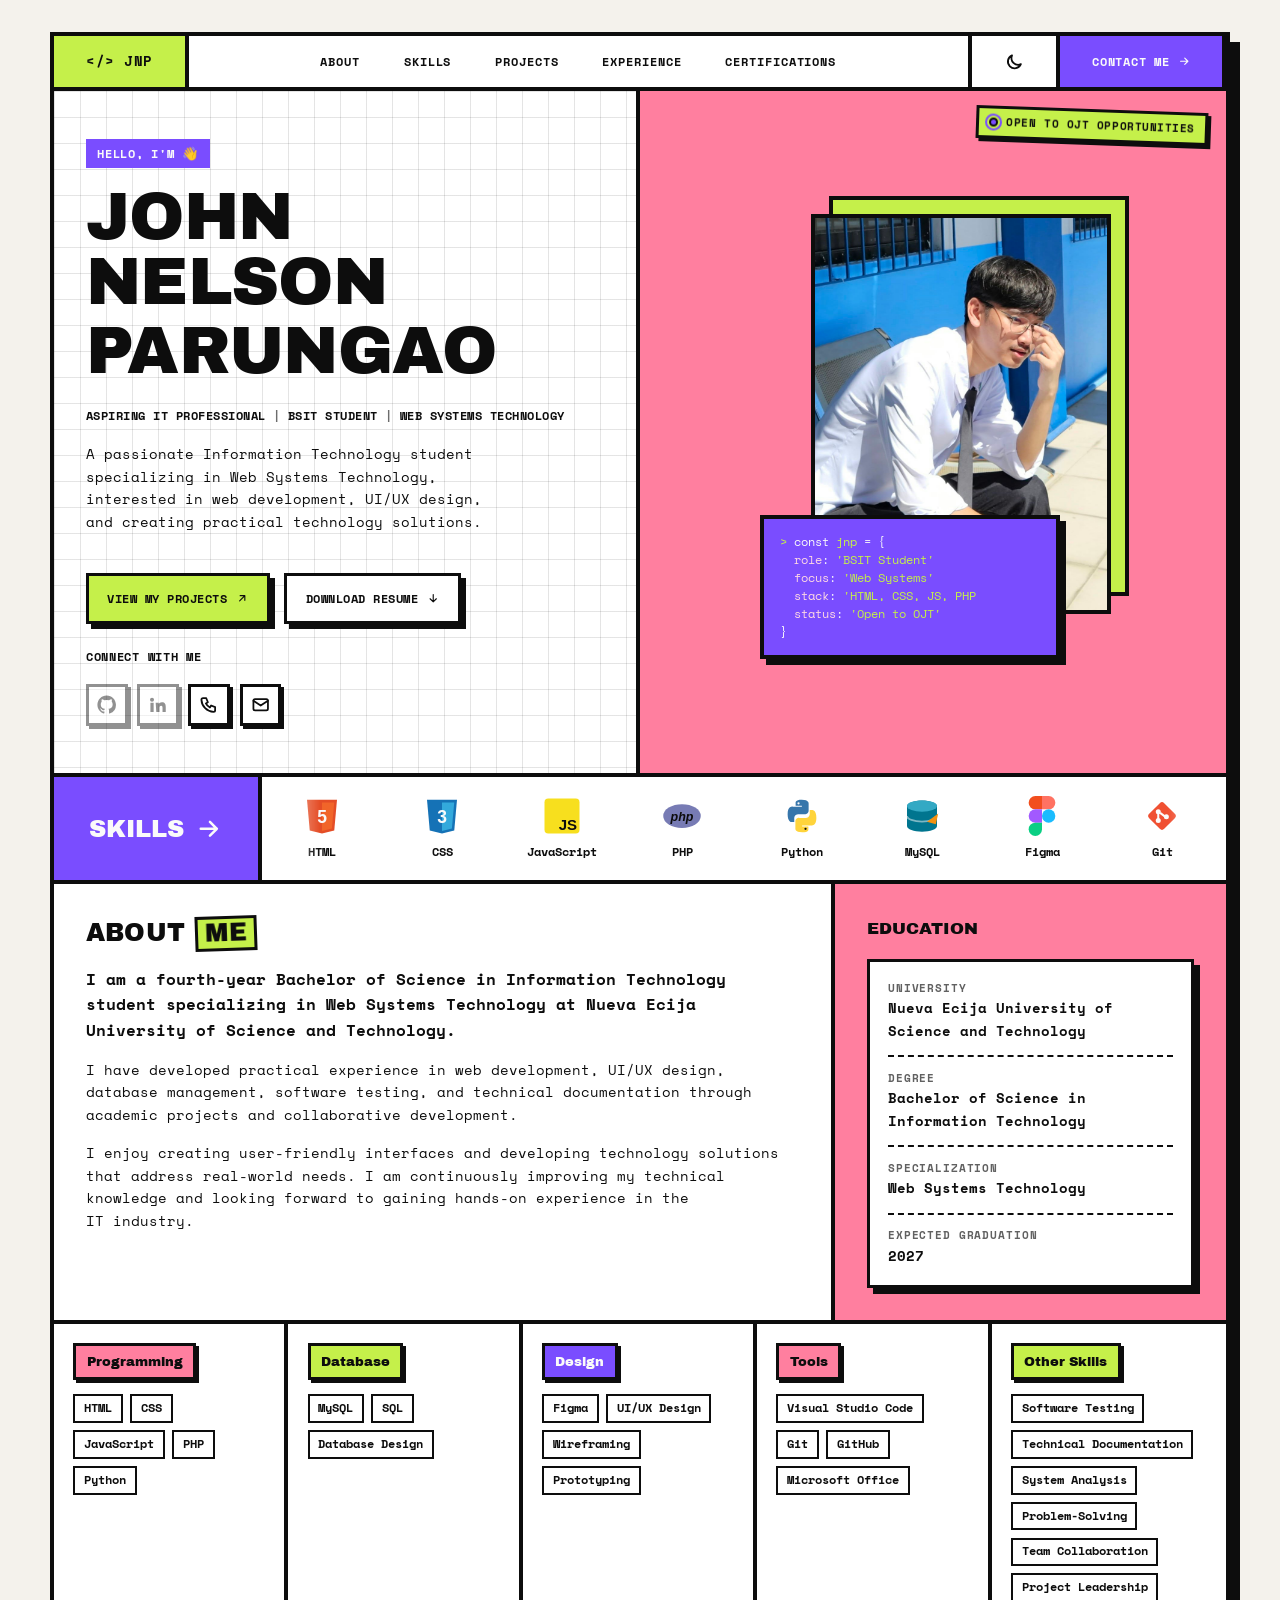
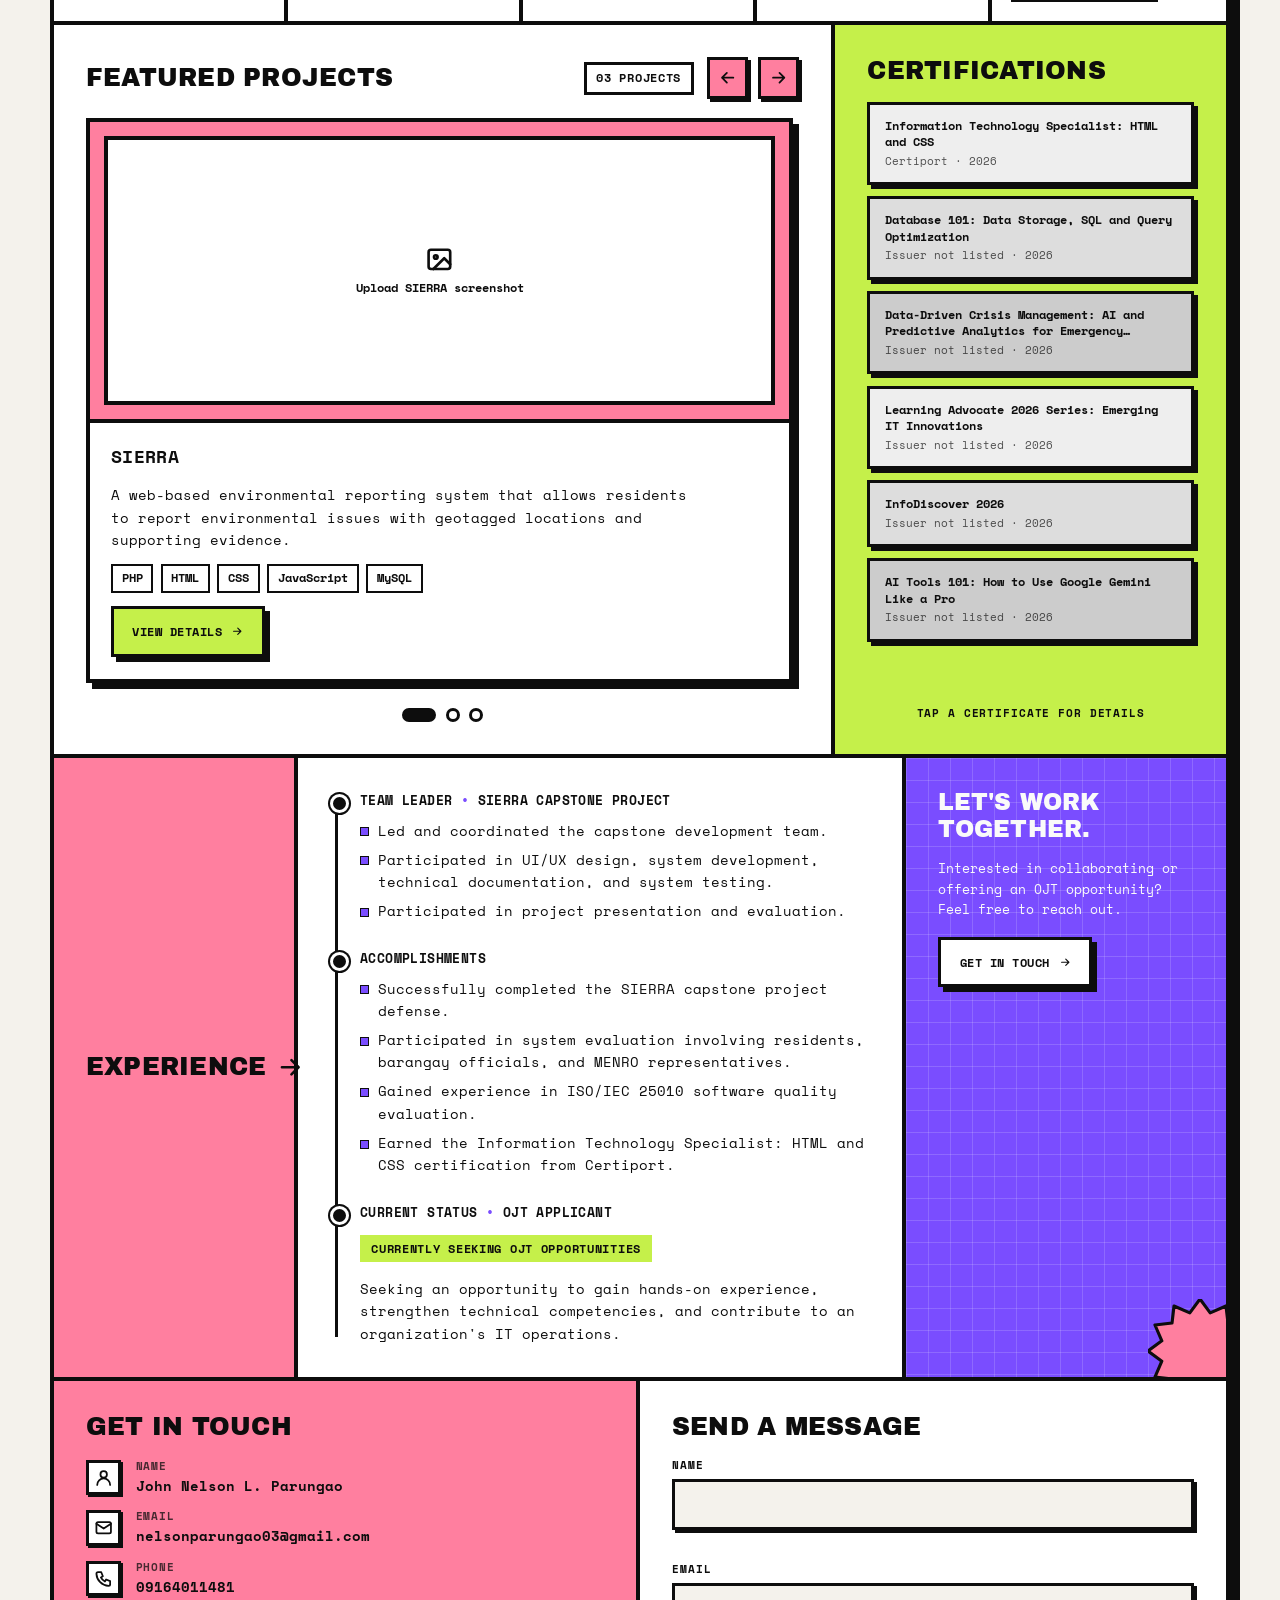
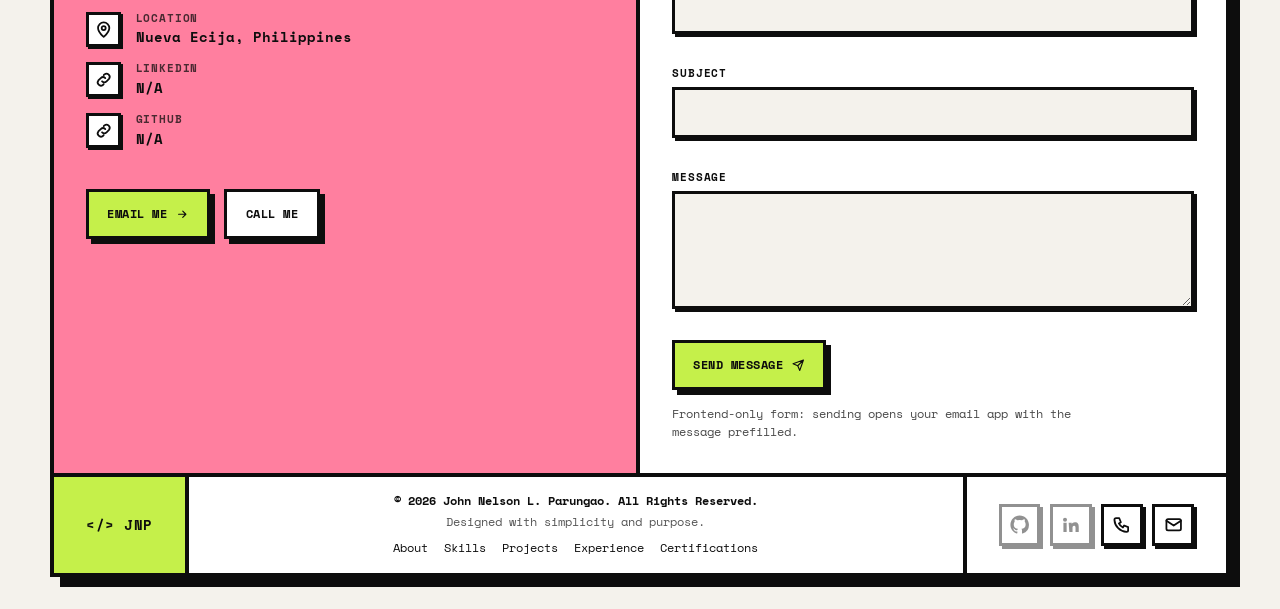
==== commit 0bdcec7b: "Improve mobile responsiveness and add resume download" ====
--- a/index.html
+++ b/index.html
@@ -222,7 +222,9 @@
                 </h1>
 
                 <p class="sub">
-                    ASPIRING IT PROFESSIONAL | BSIT STUDENT | WEB SYSTEMS TECHNOLOGY
+                    <span>ASPIRING IT PROFESSIONAL</span>
+                    <span>BSIT STUDENT</span>
+                    <span>WEB SYSTEMS TECHNOLOGY</span>
                 </p>
 
                 <p class="lead">
@@ -235,8 +237,8 @@
                         <svg class="ic" aria-hidden="true"><use href="#i-ur"/></svg>
                     </a>
 
-                    <a class="btn white" href="#contact">
-                        Contact Me
+                    <a class="btn white" href="John_Nelson_Parungao_CV.pdf" download="John_Nelson_Parungao_CV.pdf">
+                        Download Resume
                         <svg class="ic" aria-hidden="true"><use href="#i-down"/></svg>
                     </a>
                 </div>
--- a/styles.css
+++ b/styles.css
@@ -52,6 +52,10 @@
   transition:background .3s,color .3s;
 }
 
+p {
+  text-wrap:pretty;
+}
+
 /* Links */
 a {
   color:inherit;
@@ -155,6 +159,7 @@
   display:flex;
   align-items:center;
   gap:.6rem;
+  text-wrap:balance;
 }
 
 /* Buttons */
@@ -501,6 +506,7 @@
   font-size:clamp(2.2rem,5.2vw,4.3rem);
   line-height:.98;
   letter-spacing:-.01em;
+  text-wrap:balance;
 }
 .ln {
   display:block;
@@ -520,12 +526,24 @@
   }
 }
 .sub {
+  display:flex;
+  flex-wrap:wrap;
   font-weight:700;
   font-size:.78rem;
   letter-spacing:.04em;
+  line-height:1.5;
+}
+.sub span {
+  white-space:nowrap;
+}
+.sub span:not(:last-child)::after {
+  content:"|";
+  margin:0 .45rem;
+  opacity:.6;
 }
 .lead {
   max-width:44ch;
+  text-wrap:pretty;
 }
 .cw {
   font-weight:700;
@@ -689,6 +707,9 @@
 .p {
   color:var(--pink);
 }
+.code .p {
+  color:#FFD9E3;
+}
 
 /* Strip marquee */
 .strip {
@@ -1332,8 +1353,29 @@
 
 /* Responsive rules */
 @media(max-width:960px) {
+  body {
+    padding:clamp(.7rem,2vw,1.1rem);
+  }
+  .site {
+    box-shadow:7px 7px 0 var(--bd);
+  }
   .head {
-    grid-template-columns:1fr auto auto auto;
+    grid-template-columns:1fr auto auto;
+    position:relative;
+    z-index:40;
+  }
+  .head .cell {
+    padding:.75rem 1rem;
+  }
+  .head .logo {
+    border-right:4px solid var(--bd);
+  }
+  .head .tcell,.head .menu-btn {
+    width:3.4rem;
+    padding:0;
+  }
+  .head .tcell {
+    border-right:4px solid var(--bd);
   }
   .nav {
     position:absolute;
@@ -1341,14 +1383,28 @@
     left:0;
     right:0;
     z-index:30;
+    display:block;
     background:var(--paper);
     border:0;
     border-bottom:4px solid var(--bd);
     padding:0;
-    display:none;
+    max-height:calc(100dvh - 5rem);
+    overflow:auto;
+    overscroll-behavior:contain;
+    opacity:0;
+    visibility:hidden;
+    transform:translateY(-.6rem);
+    pointer-events:none;
+    transition:opacity .2s,transform .25s var(--ease),visibility .2s;
   }
   .nav.open {
-    display:block;
+    opacity:1;
+    visibility:visible;
+    transform:none;
+    pointer-events:auto;
+  }
+  .head .cell.nav {
+    border-bottom:4px solid var(--bd);
   }
   .nav ul {
     flex-direction:column;
@@ -1356,27 +1412,44 @@
   }
   .nav li a {
     display:block;
-    padding:1rem 1.4rem;
+    padding:1rem 1.25rem;
     border-top:3px solid var(--bd);
     background-image:none;
   }
   .nav li a:hover,.nav li a.active {
     background:var(--lime);
+    color:#0D0D0D;
   }
   .nav .mob {
     display:block;
   }
-  .head {
+  .menu-btn {
+    display:grid;
+    place-items:center;
     position:relative;
-  }
-  .menu-btn {
-    display:block;
+    border:0;
+  }
+  .menu-btn span {
+    left:50%;
+    right:auto;
+    width:1.15rem;
+    height:2.5px;
+    margin-left:-.575rem;
+  }
+  .menu-btn span:first-child {
+    top:calc(50% - 4px);
+  }
+  .menu-btn span:last-child {
+    top:calc(50% + 4px);
+  }
+  .menu-btn[aria-expanded=true] span:first-child {
+    transform:translateY(4px) rotate(45deg);
+  }
+  .menu-btn[aria-expanded=true] span:last-child {
+    transform:translateY(-4px) rotate(-45deg);
   }
   .cta-h {
     display:none;
-  }
-  .tcell {
-    border-right:4px solid var(--bd);
   }
   .hero,.about,.pc,.exp,.contact {
     grid-template-columns:1fr;
@@ -1390,9 +1463,6 @@
   }
   .head .cell {
     border-bottom:0;
-  }
-  .head .logo,.head .tcell {
-    border-right:4px solid var(--bd);
   }
   .skills-all {
     grid-template-columns:1fr 1fr;
@@ -1428,16 +1498,164 @@
     justify-content:center;
   }
   .hr {
-    min-height:420px;
+    min-height:0;
+    padding-block:2.4rem 3rem;
   }
   .photo {
-    margin-left:2.5rem;
+    width:min(52%,300px);
+    margin:2rem auto 4rem;
   }
   .m-lists {
     grid-template-columns:1fr;
   }
 }
-@media(max-width:560px) {
+@media(max-width:640px) {
+  body {
+    padding:.55rem;
+    font-size:.86rem;
+  }
+  .site {
+    border-width:3px;
+    box-shadow:5px 5px 0 var(--bd);
+  }
+  .cell {
+    padding:1.05rem 1rem;
+  }
+  .head .cell {
+    padding-block:.7rem;
+  }
+  .head .logo {
+    padding-inline:1rem;
+    font-size:.92rem;
+  }
+  .head .tcell,.head .menu-btn {
+    width:3.2rem;
+  }
+  .nav {
+    max-height:calc(100dvh - 4.5rem);
+  }
+  .nav li a {
+    padding:.95rem 1.1rem;
+    font-size:.8rem;
+  }
+  .hl {
+    gap:.85rem;
+    padding-block:1.35rem 1.5rem;
+  }
+  .tag.wave {
+    font-size:.68rem;
+  }
+  h1 {
+    font-size:clamp(1.9rem,9.7vw,2.5rem);
+  }
+  .sub {
+    flex-direction:column;
+    gap:.08rem;
+    font-size:.69rem;
+    letter-spacing:.045em;
+  }
+  .sub span:not(:last-child)::after {
+    display:none;
+  }
+  .lead {
+    max-width:none;
+    font-size:.85rem;
+    line-height:1.65;
+  }
+  .cw {
+    margin-top:.15rem;
+    font-size:.68rem;
+  }
+  .hero .btns {
+    display:grid;
+    width:100%;
+    gap:.65rem;
+    margin-top:.45rem;
+  }
+  .hero .btn {
+    justify-content:space-between;
+    width:100%;
+  }
+  .socs {
+    gap:.5rem;
+  }
+  .socs .sq {
+    width:2.75rem;
+    height:2.75rem;
+  }
+  .hr {
+    padding:1.15rem 1rem 1.6rem;
+    align-items:stretch;
+    gap:0;
+  }
+  .avail {
+    position:static;
+    align-self:flex-start;
+    rotate:-1deg;
+    font-size:.62rem;
+    padding:.3rem .55rem;
+  }
+  .photo {
+    width:min(64%,280px);
+    margin:1.7rem auto 0;
+    transform:none;
+  }
+  .pback {
+    inset:0 0 auto;
+    aspect-ratio:3/4;
+    transform:translate(12px,-12px);
+  }
+  .code {
+    position:relative;
+    inset:auto;
+    z-index:2;
+    width:calc(100% + 4rem);
+    margin:2rem 0 0 -2rem;
+    transform:none;
+    box-shadow:5px 5px 0 var(--bd);
+    font-size:.68rem;
+  }
+  .cl {
+    width:auto;
+    animation:none;
+  }
+  .strip {
+    grid-template-columns:1fr;
+  }
+  .sk-l {
+    justify-content:space-between;
+    border-right:0;
+    border-bottom:4px solid var(--bd);
+    padding:.9rem 1rem;
+    font-size:1.05rem;
+  }
+  .marq ul {
+    padding:.95rem 0;
+    animation-duration:24s;
+  }
+  .marq li {
+    min-width:6.4rem;
+    gap:.3rem;
+    font-size:.66rem;
+  }
+  .marq li .lg {
+    width:32px;
+    height:32px;
+  }
+  .about .cell:first-child {
+    gap:.85rem;
+  }
+  .p1 {
+    font-size:.98rem;
+    line-height:1.5;
+  }
+  .edu {
+    gap:.8rem;
+  }
+  .card {
+    padding:.9rem;
+    box-shadow:4px 4px 0 var(--bd);
+  }
   .skills-all {
     grid-template-columns:1fr;
   }
@@ -1445,22 +1663,219 @@
     border-right:0!important;
     border-bottom:4px solid var(--bd)!important;
   }
-  .photo {
-    width:62%;
-    margin-left:2rem;
-  }
-  .code {
-    left:-1.8rem;
-    width:min(270px,100vw - 5rem);
-  }
-  .m-shots {
-    grid-template-columns:1fr 1fr;
-  }
-  .avail {
-    font-size:.6rem;
+  .skills-all .cell:last-child {
+    border-bottom:0!important;
+  }
+  .skc {
+    grid-template-columns:auto 1fr;
+    align-items:start;
+    gap:.55rem .85rem;
+    padding:.9rem 1rem;
+  }
+  .chip {
+    margin-top:.05rem;
+    padding:.24rem .5rem;
+    border-width:2px;
+    box-shadow:2px 2px 0 var(--bd);
+    font-size:.72rem;
+    white-space:nowrap;
+  }
+  .tags {
+    gap:.35rem;
+  }
+  .tags li {
+    padding:.14rem .45rem;
+    border-width:2px;
+    font-size:.68rem;
+  }
+  .proj {
+    gap:.95rem;
+  }
+  .ph-head {
+    gap:.5rem;
+  }
+  .ph-head .h {
+    min-width:0;
+    font-size:clamp(.96rem,4.3vw,1.1rem);
+  }
+  .nbtn {
+    margin-left:auto;
+    gap:.4rem;
   }
   .nbtn .count {
     display:none;
+  }
+  .nbtn .sq {
+    width:2.35rem;
+    height:2.35rem;
+    box-shadow:2px 2px 0 var(--bd);
+  }
+  .car {
+    margin-right:4px;
+    margin-bottom:4px;
+    box-shadow:4px 4px 0 var(--bd);
+  }
+  .pframe {
+    padding:9px;
+  }
+  .shot {
+    border-width:3px;
+  }
+  .sinfo {
+    gap:.7rem;
+    padding:1rem;
+  }
+  .sinfo h3 {
+    font-size:1rem;
+  }
+  .sinfo p {
+    font-size:.82rem;
+  }
+  .dots {
+    gap:.5rem;
+  }
+  .dots button {
+    width:12px;
+    height:12px;
+  }
+  .certs {
+    gap:.8rem;
+    padding:1rem;
+  }
+  .clist {
+    gap:.55rem;
+  }
+  .ctile {
+    padding:.65rem .75rem;
+    box-shadow:3px 3px 0 var(--bd);
+  }
+  .ctile b {
+    font-size:.72rem;
+  }
+  .ctile small {
+    font-size:.64rem;
+  }
+  .exl {
+    padding-block:1rem;
+  }
+  .tl {
+    padding:1.1rem 1rem;
+  }
+  .timeline {
+    gap:1.35rem;
+    padding-left:1.65rem;
+  }
+  .timeline::before {
+    left:4px;
+  }
+  .timeline>li::before {
+    left:-1.65rem;
+    top:.35rem;
+    width:12px;
+    height:12px;
+  }
+  .timeline h3 {
+    font-size:.78rem;
+    line-height:1.5;
+  }
+  .cta {
+    gap:.8rem;
+    padding:1.2rem 1rem;
+  }
+  .h.w {
+    font-size:clamp(1rem,4.5vw,1.2rem);
+  }
+  .burst {
+    right:-24px;
+    bottom:-24px;
+    width:82px;
+  }
+  .contact .ci,.contact .form {
+    gap:.85rem;
+    padding:1.1rem 1rem;
+  }
+  .clist2 {
+    gap:.65rem;
+  }
+  .clist2 li {
+    gap:.7rem;
+    align-items:flex-start;
+  }
+  .clist2 .sq.sm {
+    width:2rem;
+    height:2rem;
+  }
+  .contact .btns {
+    display:grid;
+    grid-template-columns:1fr 1fr;
+    width:100%;
+    gap:.6rem;
+  }
+  .contact .btns .btn {
+    justify-content:center;
+    padding:.75rem .5rem;
+    font-size:.7rem;
+  }
+  .form input,.form textarea {
+    padding:.65rem .7rem;
+    font-size:1rem;
+  }
+  .form .btn {
+    justify-content:space-between;
+    width:100%;
+  }
+  .fnote {
+    font-size:.68rem;
+  }
+  .foot .cell {
+    padding:.85rem 1rem;
+  }
+  .fc {
+    font-size:.7rem;
+  }
+  .fc nav {
+    gap:.65rem 1rem;
+  }
+  .dlg {
+    width:calc(100% - 1.5rem);
+    max-height:calc(100dvh - 1.5rem);
+    box-shadow:6px 6px 0 var(--bd);
+  }
+  .dh {
+    gap:.6rem;
+    align-items:flex-start;
+    padding:.75rem .9rem;
+  }
+  .dh h2 {
+    padding-top:.15rem;
+    font-size:1rem;
+    line-height:1.2;
+  }
+  .db {
+    gap:.9rem;
+    padding:1rem;
+  }
+  .m-shots {
+    grid-template-columns:1fr;
+  }
+  .m-shots .ph {
+    aspect-ratio:16/9;
+  }
+  .m-lists {
+    grid-template-columns:1fr;
+    gap:1rem;
+  }
+}
+@media(max-width:400px) {
+  .head .logo {
+    padding-inline:.85rem;
+    font-size:.82rem;
+  }
+  .head .tcell,.head .menu-btn {
+    width:2.9rem;
+  }
+  .contact .btns {
+    grid-template-columns:1fr;
   }
 }
 @media(prefers-reduced-motion:reduce) {
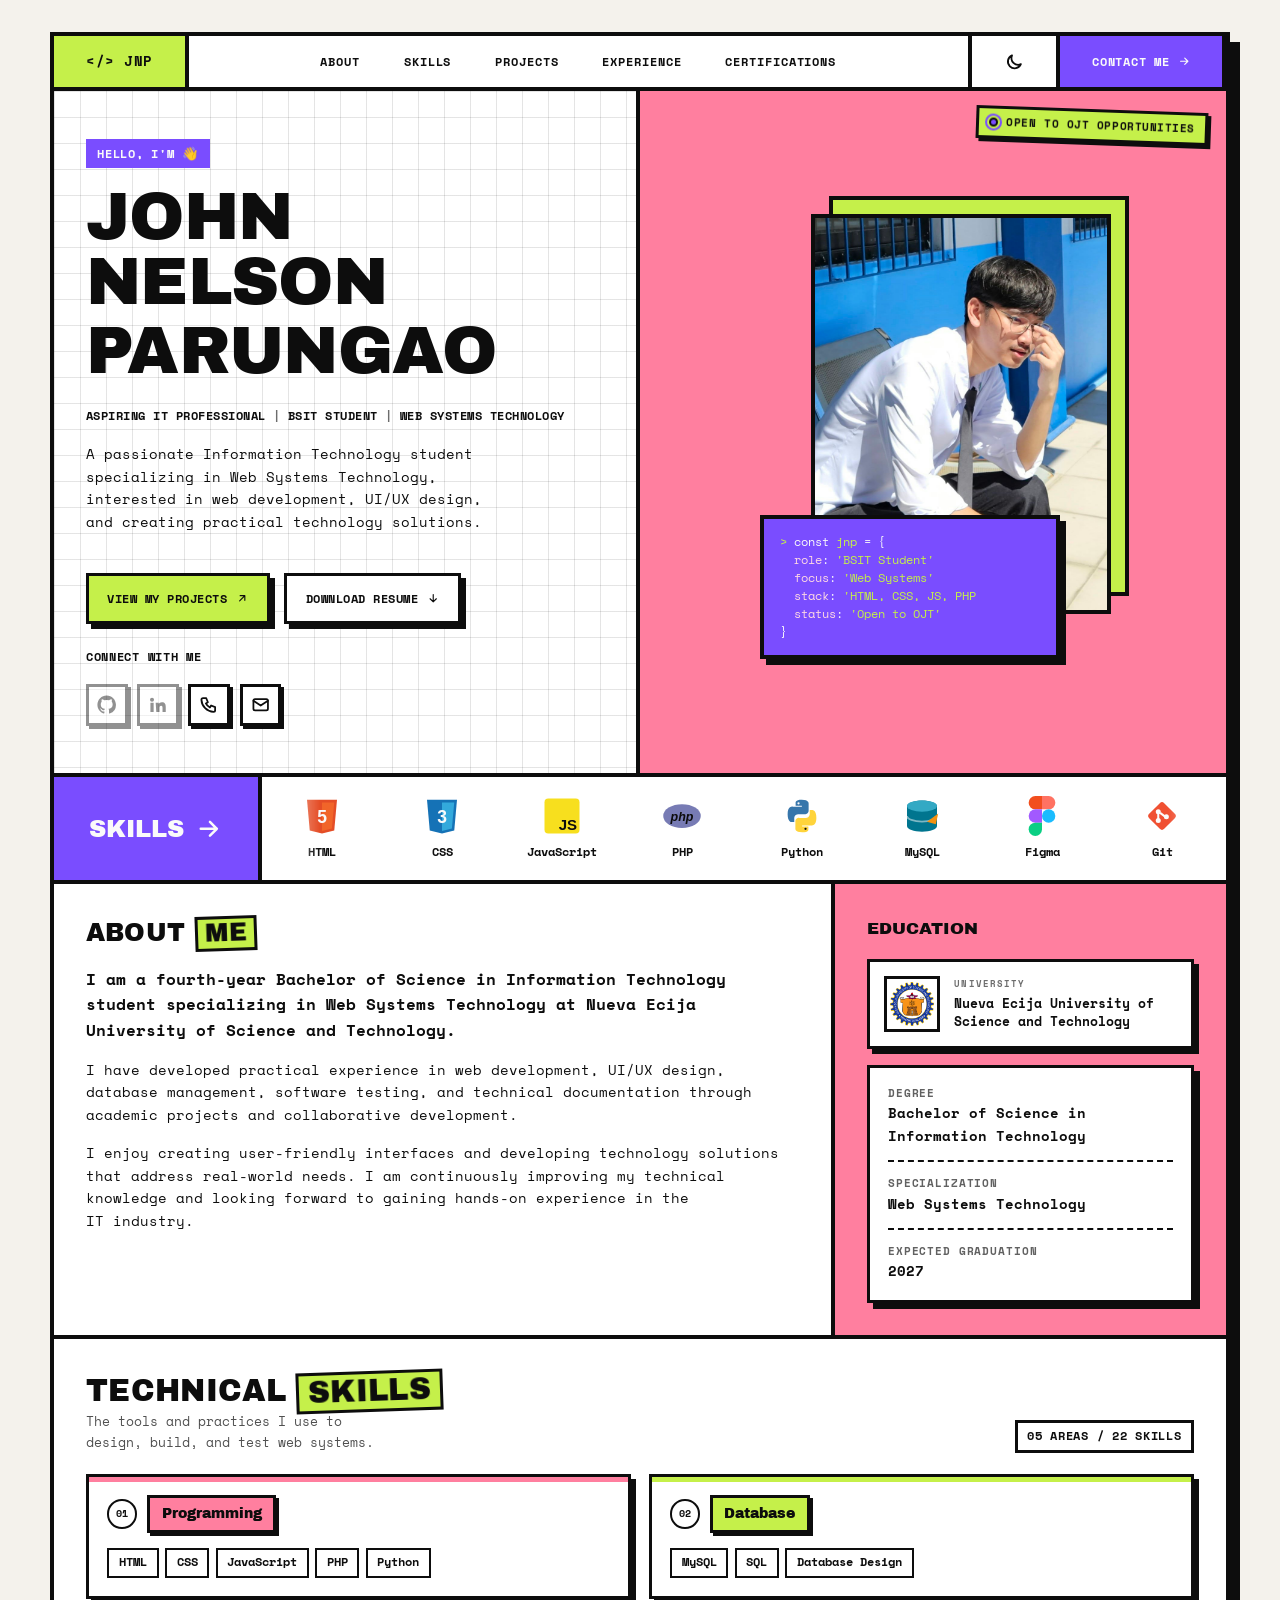
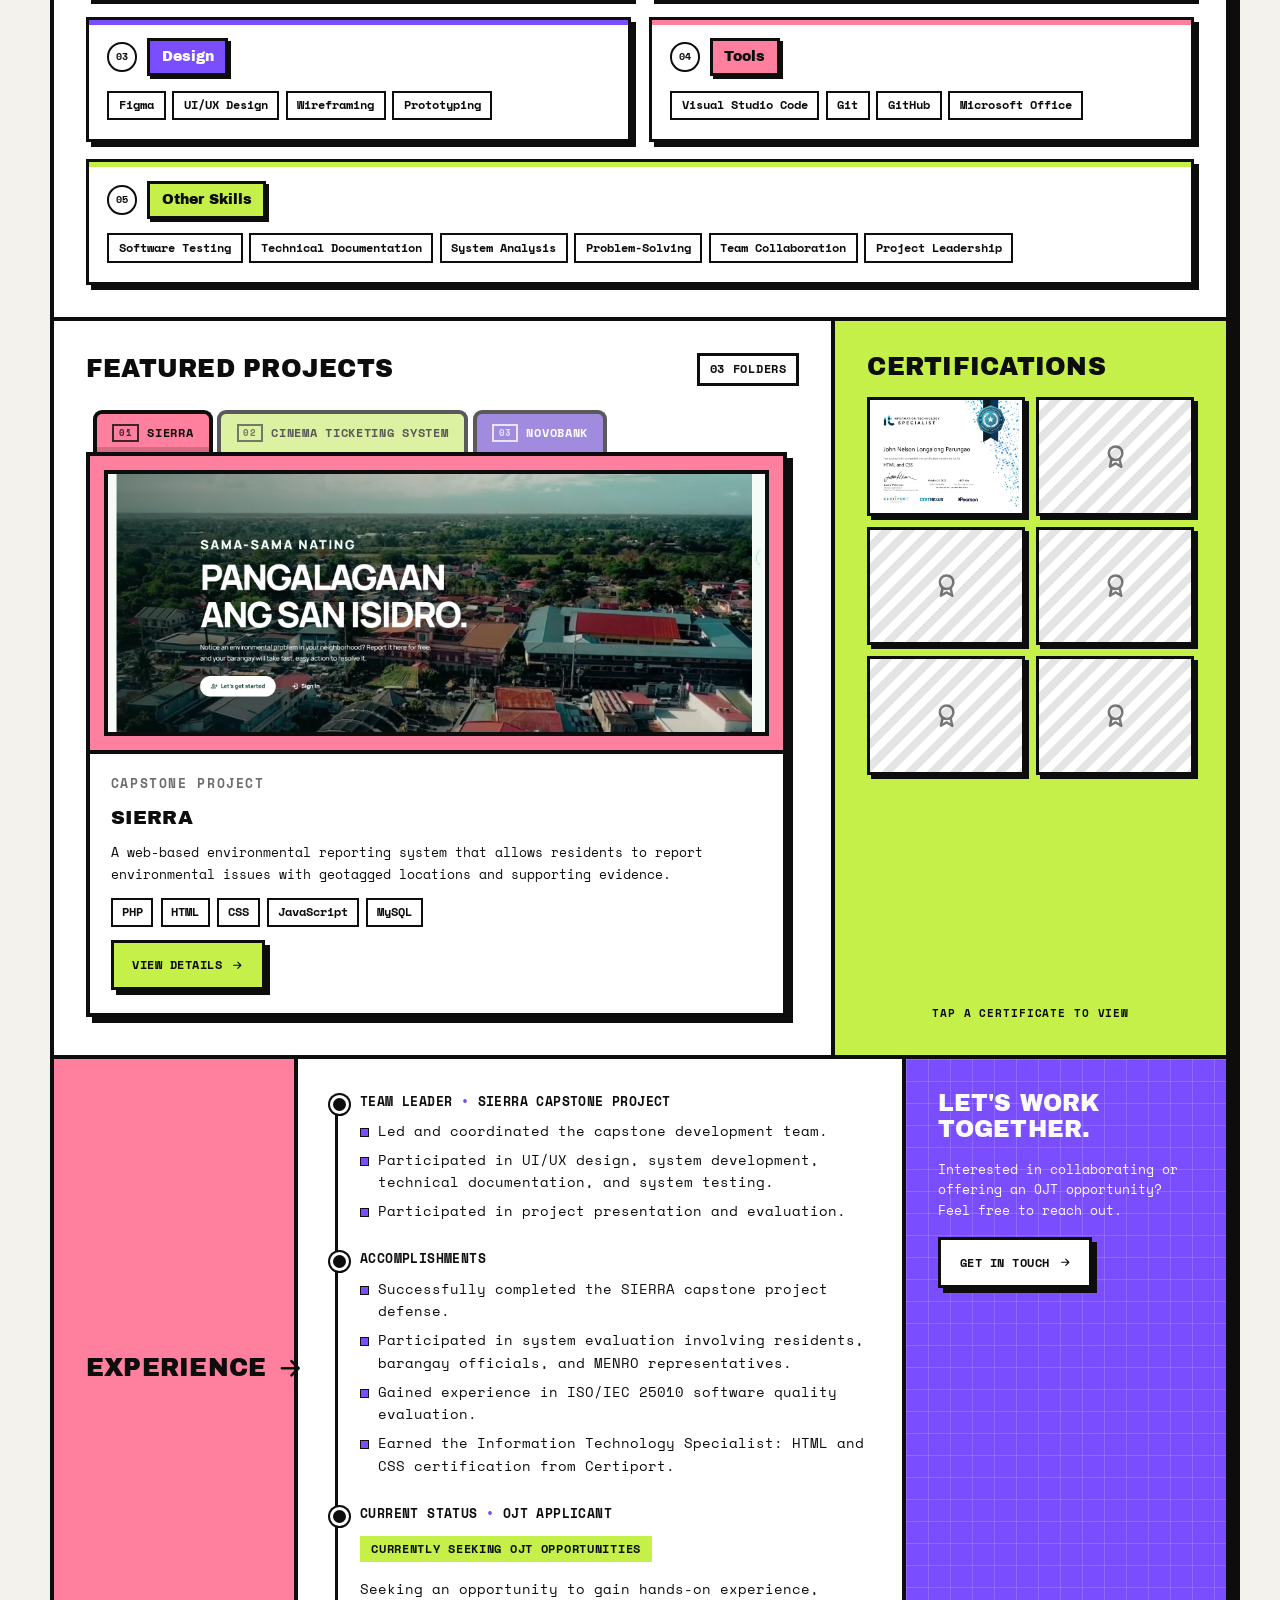
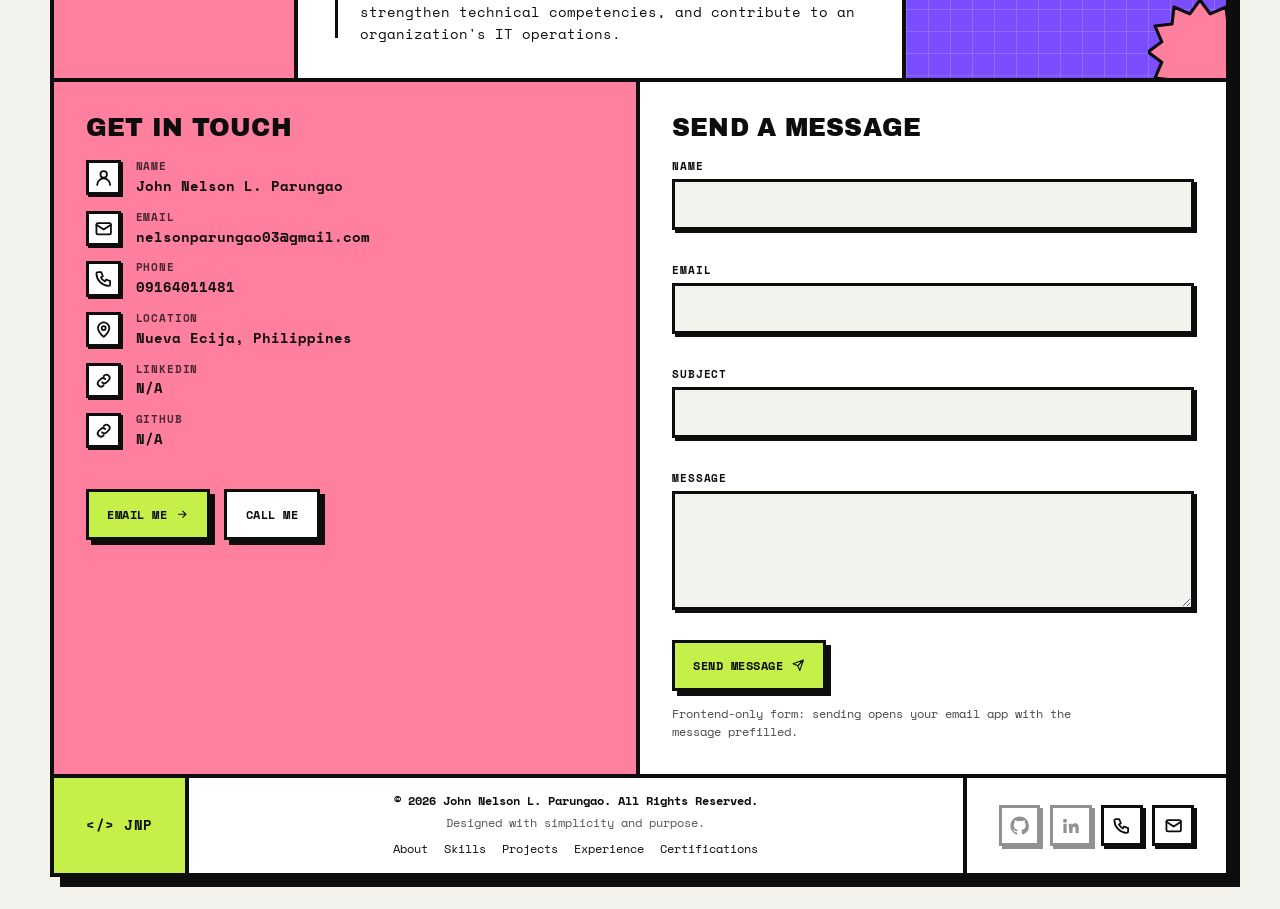
==== commit b3d52c2b: "Redesigned some sections" ====
--- a/index.html
+++ b/index.html
@@ -81,6 +81,12 @@
         <symbol id="i-award" viewBox="0 0 24 24">
             <circle cx="12" cy="9" r="6"/>
             <path d="m8.5 14-1.5 7 5-3 5 3-1.5-7"/>
+        </symbol>
+
+        <symbol id="i-school" viewBox="0 0 24 24">
+            <path d="M3 10 12 4l9 6"/>
+            <path d="M5 10v10h14V10"/>
+            <path d="M9 20v-6h6v6"/>
         </symbol>
 
         <symbol id="i-x" viewBox="0 0 24 24">
@@ -349,12 +355,22 @@
             <div class="cell pink edu">
                 <h3 class="h3">EDUCATION</h3>
 
+                <div class="school">
+                    <span class="school-logo">
+                        <img src="images/school-logo.png" alt="Nueva Ecija University of Science and Technology logo">
+                        <span class="school-ph" aria-hidden="true">
+                            <svg class="ic"><use href="#i-school"/></svg>
+                            <b>LOGO</b>
+                        </span>
+                    </span>
+
+                    <div class="school-meta">
+                        <small>UNIVERSITY</small>
+                        <strong>Nueva Ecija University of Science and Technology</strong>
+                    </div>
+                </div>
+
                 <dl class="card">
-                    <div>
-                        <dt>University</dt>
-                        <dd>Nueva Ecija University of Science and Technology</dd>
-                    </div>
-
                     <div>
                         <dt>Degree</dt>
                         <dd>Bachelor of Science in Information Technology</dd>
@@ -375,8 +391,21 @@
 
         <!-- TECHNICAL SKILLS -->
         <section class="row skills-all reveal" id="skills-all" aria-label="Technical skills">
-            <div class="cell skc">
-                <h3 class="chip pink">Programming</h3>
+            <div class="sk-head">
+                <div>
+                    <h2 class="h">TECHNICAL <span class="hl2">SKILLS</span></h2>
+                    <p class="sk-sub">The tools and practices I use to design, build, and test web systems.</p>
+                </div>
+
+                <span class="count">05 AREAS / 22 SKILLS</span>
+            </div>
+
+            <div class="skc a-pink wide">
+                <div class="skc-head">
+                    <span class="skc-n">01</span>
+                    <h3 class="chip pink">Programming</h3>
+                </div>
+
                 <ul class="tags">
                     <li>HTML</li>
                     <li>CSS</li>
@@ -386,8 +415,12 @@
                 </ul>
             </div>
 
-            <div class="cell skc">
-                <h3 class="chip lime">Database</h3>
+            <div class="skc a-lime wide">
+                <div class="skc-head">
+                    <span class="skc-n">02</span>
+                    <h3 class="chip lime">Database</h3>
+                </div>
+
                 <ul class="tags">
                     <li>MySQL</li>
                     <li>SQL</li>
@@ -395,8 +428,12 @@
                 </ul>
             </div>
 
-            <div class="cell skc">
-                <h3 class="chip purple">Design</h3>
+            <div class="skc a-purple wide">
+                <div class="skc-head">
+                    <span class="skc-n">03</span>
+                    <h3 class="chip purple">Design</h3>
+                </div>
+
                 <ul class="tags">
                     <li>Figma</li>
                     <li>UI/UX Design</li>
@@ -405,8 +442,12 @@
                 </ul>
             </div>
 
-            <div class="cell skc">
-                <h3 class="chip pink">Tools</h3>
+            <div class="skc a-pink wide">
+                <div class="skc-head">
+                    <span class="skc-n">04</span>
+                    <h3 class="chip pink">Tools</h3>
+                </div>
+
                 <ul class="tags">
                     <li>Visual Studio Code</li>
                     <li>Git</li>
@@ -415,8 +456,12 @@
                 </ul>
             </div>
 
-            <div class="cell skc">
-                <h3 class="chip lime">Other Skills</h3>
+            <div class="skc a-lime full">
+                <div class="skc-head">
+                    <span class="skc-n">05</span>
+                    <h3 class="chip lime">Other Skills</h3>
+                </div>
+
                 <ul class="tags">
                     <li>Software Testing</li>
                     <li>Technical Documentation</li>
@@ -434,53 +479,65 @@
                 <div class="ph-head">
                     <h2 class="h">FEATURED PROJECTS</h2>
 
-                    <div class="nbtn">
-                        <span class="count">03 PROJECTS</span>
-
-                        <button class="sq pink" id="prev" aria-label="Previous project">
-                            <svg class="ic"><use href="#i-left"/></svg>
+                    <span class="count">03 FOLDERS</span>
+                </div>
+
+                <div class="folders" id="folders">
+
+                    <div class="f-tabs" role="tablist" aria-label="Featured projects">
+                        <button class="f-tab pink open" type="button" id="fold-sierra-tab" aria-expanded="true" aria-controls="fold-sierra">
+                            <span class="f-i">01</span>
+                            <span class="f-n">SIERRA</span>
                         </button>
 
-                        <button class="sq pink" id="next" aria-label="Next project">
-                            <svg class="ic"><use href="#i-arrow"/></svg>
+                        <button class="f-tab lime" type="button" id="fold-cinema-tab" aria-expanded="false" aria-controls="fold-cinema">
+                            <span class="f-i">02</span>
+                            <span class="f-n">Cinema Ticketing System</span>
+                        </button>
+
+                        <button class="f-tab purple" type="button" id="fold-novobank-tab" aria-expanded="false" aria-controls="fold-novobank">
+                            <span class="f-i">03</span>
+                            <span class="f-n">NovoBank</span>
                         </button>
                     </div>
-                </div>
-
-                <div class="car" id="car" aria-roledescription="carousel" aria-label="Featured projects">
-                    <div class="track" id="track">
-
-                        <!-- SIERRA PROJECT -->
-                        <article class="slide" data-title="SIERRA" data-col="pink" aria-roledescription="slide" aria-label="1 of 3">
-                            <div class="pframe pink">
-                                <div class="shot ph" role="img" aria-label="SIERRA screenshot placeholder">
-                                    <svg class="ic lg"><use href="#i-image"/></svg>
-                                    <span>Upload SIERRA screenshot</span>
-                                </div>
+
+                    <div class="f-panels">
+
+                    <!-- SIERRA PROJECT -->
+                    <article class="folder open" id="fold-sierra" role="region" aria-labelledby="fold-sierra-tab" data-title="SIERRA" data-col="pink">
+                        <div class="pframe pink">
+                            <div class="shot ph" role="img" aria-label="SIERRA screenshot placeholder">
+                                <svg class="ic lg" aria-hidden="true"><use href="#i-image"/></svg>
+                                <span>
+                                    <img src="images/sierra-cover.png" alt="SIERRA project screenshot">
+                                </span>
                             </div>
-
-                            <div class="sinfo">
-                                <h3>SIERRA</h3>
-
-                                <p>
-                                    A web-based environmental reporting system that allows residents to report environmental issues with geotagged locations and supporting evidence.
-                                </p>
-
-                                <ul class="tags">
-                                    <li>PHP</li>
-                                    <li>HTML</li>
-                                    <li>CSS</li>
-                                    <li>JavaScript</li>
-                                    <li>MySQL</li>
-                                </ul>
-
-                                <button class="btn lime more-btn" type="button">
-                                    View Details
-                                    <svg class="ic"><use href="#i-arrow"/></svg>
-                                </button>
-                            </div>
-
-                            <div class="more" hidden>
+                        </div>
+
+                        <div class="sinfo">
+                            <p class="f-kicker">Capstone Project</p>
+
+                            <h3>SIERRA</h3>
+
+                            <p>
+                                A web-based environmental reporting system that allows residents to report environmental issues with geotagged locations and supporting evidence.
+                            </p>
+
+                            <ul class="tags">
+                                <li>PHP</li>
+                                <li>HTML</li>
+                                <li>CSS</li>
+                                <li>JavaScript</li>
+                                <li>MySQL</li>
+                            </ul>
+
+                            <button class="btn lime more-btn" type="button">
+                                View Details
+                                <svg class="ic" aria-hidden="true"><use href="#i-arrow"/></svg>
+                            </button>
+                        </div>
+
+                        <div class="more" hidden>
                                 <p class="full">San Isidro Environmental Reporting and Response Application</p>
 
                                 <p class="d2">
@@ -544,15 +601,17 @@
                         </article>
 
                         <!-- CINEMA TICKETING SYSTEM -->
-                        <article class="slide" data-title="Cinema Ticketing System" data-col="lime" aria-roledescription="slide" aria-label="2 of 3">
+                        <article class="folder" id="fold-cinema" role="region" aria-labelledby="fold-cinema-tab" data-title="Cinema Ticketing System" data-col="lime" hidden inert>
                             <div class="pframe lime">
                                 <div class="shot ph" role="img" aria-label="Cinema Ticketing System screenshot placeholder">
-                                    <svg class="ic lg"><use href="#i-image"/></svg>
+                                    <svg class="ic lg" aria-hidden="true"><use href="#i-image"/></svg>
                                     <span>Upload Cinema Ticketing System screenshot</span>
                                 </div>
                             </div>
 
                             <div class="sinfo">
+                                <p class="f-kicker">Academic Project</p>
+
                                 <h3>Cinema Ticketing System</h3>
 
                                 <p>
@@ -565,7 +624,7 @@
 
                                 <button class="btn lime more-btn" type="button">
                                     View Details
-                                    <svg class="ic"><use href="#i-arrow"/></svg>
+                                    <svg class="ic" aria-hidden="true"><use href="#i-arrow"/></svg>
                                 </button>
                             </div>
 
@@ -619,15 +678,17 @@
                         </article>
 
                         <!-- NOVOBANK PROJECT -->
-                        <article class="slide" data-title="NovoBank" data-col="purple" aria-roledescription="slide" aria-label="3 of 3">
+                        <article class="folder" id="fold-novobank" role="region" aria-labelledby="fold-novobank-tab" data-title="NovoBank" data-col="purple" hidden inert>
                             <div class="pframe purple">
                                 <div class="shot ph" role="img" aria-label="NovoBank screenshot placeholder">
-                                    <svg class="ic lg"><use href="#i-image"/></svg>
+                                    <svg class="ic lg" aria-hidden="true"><use href="#i-image"/></svg>
                                     <span>Upload NovoBank screenshot</span>
                                 </div>
                             </div>
 
                             <div class="sinfo">
+                                <p class="f-kicker">UI/UX Design</p>
+
                                 <h3>NovoBank</h3>
 
                                 <p>
@@ -640,7 +701,7 @@
 
                                 <button class="btn lime more-btn" type="button">
                                     View Details
-                                    <svg class="ic"><use href="#i-arrow"/></svg>
+                                    <svg class="ic" aria-hidden="true"><use href="#i-arrow"/></svg>
                                 </button>
                             </div>
 
@@ -698,77 +759,69 @@
 
                     </div>
                 </div>
-
-                <div class="dots" id="dots" role="tablist" aria-label="Choose project"></div>
             </div>
 
             <!-- CERTIFICATIONS -->
             <div class="cell certs lime" id="certifications">
                 <h2 class="h">CERTIFICATIONS</h2>
 
-                <ul class="clist">
-                    <li>
-                        <button class="ctile g0" type="button"
-                            data-title="Information Technology Specialist: HTML and CSS"
-                            data-issuer="Certiport"
-                            data-year="2026">
-                            <b>Information Technology Specialist: HTML and CSS</b>
-                            <small>Certiport · 2026</small>
-                        </button>
-                    </li>
-
-                    <li>
-                        <button class="ctile g1" type="button"
-                            data-title="Database 101: Data Storage, SQL and Query Optimization"
-                            data-issuer="Issuer not listed"
-                            data-year="2026">
-                            <b>Database 101: Data Storage, SQL and Query Optimization</b>
-                            <small>Issuer not listed · 2026</small>
-                        </button>
-                    </li>
-
-                    <li>
-                        <button class="ctile g2" type="button"
-                            data-title="Data-Driven Crisis Management: AI and Predictive Analytics for Emergency Preparedness"
-                            data-issuer="Issuer not listed"
-                            data-year="2026">
-                            <b>Data-Driven Crisis Management: AI and Predictive Analytics for Emergency Preparedness</b>
-                            <small>Issuer not listed · 2026</small>
-                        </button>
-                    </li>
-
-                    <li>
-                        <button class="ctile g0" type="button"
-                            data-title="Learning Advocate 2026 Series: Emerging IT Innovations"
-                            data-issuer="Issuer not listed"
-                            data-year="2026">
-                            <b>Learning Advocate 2026 Series: Emerging IT Innovations</b>
-                            <small>Issuer not listed · 2026</small>
-                        </button>
-                    </li>
-
-                    <li>
-                        <button class="ctile g1" type="button"
-                            data-title="InfoDiscover 2026"
-                            data-issuer="Issuer not listed"
-                            data-year="2026">
-                            <b>InfoDiscover 2026</b>
-                            <small>Issuer not listed · 2026</small>
-                        </button>
-                    </li>
-
-                    <li>
-                        <button class="ctile g2" type="button"
-                            data-title="AI Tools 101: How to Use Google Gemini Like a Pro"
-                            data-issuer="Issuer not listed"
-                            data-year="2026">
-                            <b>AI Tools 101: How to Use Google Gemini Like a Pro</b>
-                            <small>Issuer not listed · 2026</small>
-                        </button>
-                    </li>
-                </ul>
-
-                <p class="cnote">TAP A CERTIFICATE FOR DETAILS</p>
+                <div class="cgal">
+                    <button class="cshot" type="button"
+                        data-title="Information Technology Specialist: HTML and CSS"
+                        data-issuer="Certiport"
+                        data-year="2026"
+                        data-image="images/certificates/html-css.png">
+                        <img src="images/certificates/html-css.png" alt="Information Technology Specialist: HTML and CSS certificate" loading="lazy">
+                        <span class="cph" aria-hidden="true"><svg class="ic"><use href="#i-award"/></svg></span>
+                    </button>
+
+                    <button class="cshot" type="button"
+                        data-title="Database 101: Data Storage, SQL and Query Optimization"
+                        data-issuer="Issuer not listed"
+                        data-year="2026"
+                        data-image="images/certificates/database-101.jpg">
+                        <img src="images/certificates/database-101.jpg" alt="Database 101 certificate" loading="lazy">
+                        <span class="cph" aria-hidden="true"><svg class="ic"><use href="#i-award"/></svg></span>
+                    </button>
+
+                    <button class="cshot" type="button"
+                        data-title="Data-Driven Crisis Management: AI and Predictive Analytics for Emergency Preparedness"
+                        data-issuer="Issuer not listed"
+                        data-year="2026"
+                        data-image="images/certificates/crisis-management.jpg">
+                        <img src="images/certificates/crisis-management.jpg" alt="Data-Driven Crisis Management certificate" loading="lazy">
+                        <span class="cph" aria-hidden="true"><svg class="ic"><use href="#i-award"/></svg></span>
+                    </button>
+
+                    <button class="cshot" type="button"
+                        data-title="Learning Advocate 2026 Series: Emerging IT Innovations"
+                        data-issuer="Issuer not listed"
+                        data-year="2026"
+                        data-image="images/certificates/emerging-it-innovations.jpg">
+                        <img src="images/certificates/emerging-it-innovations.jpg" alt="Emerging IT Innovations certificate" loading="lazy">
+                        <span class="cph" aria-hidden="true"><svg class="ic"><use href="#i-award"/></svg></span>
+                    </button>
+
+                    <button class="cshot" type="button"
+                        data-title="InfoDiscover 2026"
+                        data-issuer="Issuer not listed"
+                        data-year="2026"
+                        data-image="images/certificates/infodiscover-2026.jpg">
+                        <img src="images/certificates/infodiscover-2026.jpg" alt="InfoDiscover 2026 certificate" loading="lazy">
+                        <span class="cph" aria-hidden="true"><svg class="ic"><use href="#i-award"/></svg></span>
+                    </button>
+
+                    <button class="cshot" type="button"
+                        data-title="AI Tools 101: How to Use Google Gemini Like a Pro"
+                        data-issuer="Issuer not listed"
+                        data-year="2026"
+                        data-image="images/certificates/google-gemini-ai-tools-101.jpg">
+                        <img src="images/certificates/google-gemini-ai-tools-101.jpg" alt="Google Gemini AI Tools 101 certificate" loading="lazy">
+                        <span class="cph" aria-hidden="true"><svg class="ic"><use href="#i-award"/></svg></span>
+                    </button>
+                </div>
+
+                <p class="cnote">TAP A CERTIFICATE TO VIEW</p>
             </div>
         </section>
 
--- a/styles.css
+++ b/styles.css
@@ -37,7 +37,7 @@
 /* Base HTML */
 html {
   scroll-behavior:smooth;
-  scroll-padding-top:16px;
+  scroll-padding-top:5.5rem;
 }
 
 /* Body / typography */
@@ -83,7 +83,7 @@
   background:var(--paper);
   border:4px solid var(--bd);
   box-shadow:10px 10px 0 var(--bd);
-  overflow:hidden;
+  overflow:clip;
 }
 
 /* Grid rows */
@@ -305,6 +305,12 @@
 }
 .head {
   grid-template-columns:auto 1fr auto auto;
+  position:sticky;
+  top:0;
+  z-index:50;
+  background:var(--paper);
+  transition:transform .35s var(--ease);
+  will-change:transform;
 }
 .logo {
   display:flex;
@@ -426,13 +432,8 @@
 .menu-btn[aria-expanded=true] span:last-child {
   transform:translateY(-5px) rotate(-45deg);
 }
-.head {
-  animation:down .7s var(--ease) both;
-}
-@keyframes down {
-  from {
-    transform:translateY(-100%);
-  }
+.head.head-hide {
+  transform:translateY(-110%);
 }
 .hero {
   grid-template-columns:1fr 1fr;
@@ -803,6 +804,77 @@
   font-weight:400;
   font-size:1.05rem;
 }
+.school {
+  display:flex;
+  align-items:center;
+  gap:.9rem;
+  padding:.85rem;
+  background:var(--paper);
+  color:var(--ink);
+  border:3px solid var(--bd);
+  box-shadow:5px 5px 0 var(--bd);
+}
+.school-logo {
+  display:grid;
+  place-items:center;
+  align-content:center;
+  width:3.5rem;
+  height:3.5rem;
+  flex:none;
+  overflow:hidden;
+  padding:.2rem;
+  border:3px solid var(--bd);
+  background:#fff;
+}
+.school-logo img {
+  display:block;
+  width:100%;
+  height:100%;
+  object-fit:contain;
+}
+.school-ph {
+  display:none;
+  place-items:center;
+  align-content:center;
+  gap:.1rem;
+  color:var(--ink);
+}
+.school-logo.no-img {
+  border-style:dashed;
+  background:repeating-linear-gradient(135deg,var(--paper) 0 6px,var(--grid) 6px 12px);
+}
+.school-logo.no-img img {
+  display:none;
+}
+.school-logo.no-img .school-ph {
+  display:grid;
+}
+.school-logo .ic {
+  width:1.25rem;
+  height:1.25rem;
+  opacity:.75;
+}
+.school-logo b {
+  font-size:.5rem;
+  font-weight:700;
+  letter-spacing:.12em;
+  opacity:.6;
+}
+.school-meta {
+  display:grid;
+  gap:.15rem;
+  min-width:0;
+}
+.school-meta small {
+  font-size:.58rem;
+  font-weight:700;
+  letter-spacing:.12em;
+  opacity:.6;
+}
+.school-meta strong {
+  font-size:.83rem;
+  line-height:1.35;
+}
 .card {
   background:var(--paper);
   color:var(--ink);
@@ -829,27 +901,105 @@
 
 /* Skills */
 .skills-all {
-  grid-template-columns:repeat(5,1fr);
+  display:grid;
+  grid-template-columns:repeat(6,1fr);
+  gap:clamp(.8rem,1.6vw,1.1rem);
+  padding:clamp(1.1rem,2.6vw,2rem);
+}
+.sk-head {
+  grid-column:1/-1;
+  display:flex;
+  align-items:flex-end;
+  justify-content:space-between;
+  gap:.6rem 1.5rem;
+  flex-wrap:wrap;
+  padding-bottom:.2rem;
+}
+.sk-head .h {
+  font-size:clamp(1.25rem,2.6vw,1.9rem);
+}
+.sk-sub {
+  max-width:36ch;
+  font-size:.8rem;
+  opacity:.72;
 }
 .skc {
-  display:grid;
+  position:relative;
+  grid-column:span 2;
+  display:flex;
+  flex-direction:column;
   gap:.9rem;
-  align-content:start;
-  padding:1.2rem;
+  min-width:0;
+  padding:1.15rem;
+  overflow:hidden;
+  background:var(--paper);
+  border:3px solid var(--bd);
+  box-shadow:5px 5px 0 var(--bd);
+  transition:transform .25s var(--ease),box-shadow .25s var(--ease);
+}
+.skc.wide {
+  grid-column:span 3;
+}
+.skc.full {
+  grid-column:1/-1;
+}
+.skc::before {
+  content:"";
+  position:absolute;
+  inset:0 0 auto;
+  height:5px;
+  background:var(--accent,var(--pink));
+}
+.skc.a-pink {
+  --accent:var(--pink);
+}
+.skc.a-lime {
+  --accent:var(--lime);
+}
+.skc.a-purple {
+  --accent:var(--purple);
+}
+.skc:hover {
+  transform:translate(-2px,-2px);
+  box-shadow:7px 7px 0 var(--bd);
+}
+.skc-head {
+  display:flex;
+  align-items:center;
+  gap:.65rem;
+}
+.skc-n {
+  display:grid;
+  place-items:center;
+  flex:none;
+  width:1.85rem;
+  height:1.85rem;
+  border:2px solid var(--bd);
+  border-radius:50%;
+  font-size:.64rem;
+  font-weight:700;
+  letter-spacing:.02em;
 }
 .chip {
   display:inline-block;
   justify-self:start;
   font-family:var(--hf);
   font-weight:400;
-  font-size:.82rem;
-  padding:.3rem .65rem;
+  font-size:.88rem;
+  padding:.3rem .7rem;
   border:3px solid var(--bd);
   box-shadow:3px 3px 0 var(--bd);
   color:#0D0D0D;
 }
 .chip.purple {
   color:#FAFAFA;
+}
+.skc .tags {
+  margin-top:auto;
+  gap:.4rem;
+}
+.skc .tags li {
+  padding:.22rem .6rem;
 }
 
 /* Projects */
@@ -869,38 +1019,108 @@
   gap:1rem;
   flex-wrap:wrap;
 }
-.nbtn {
-  display:flex;
-  gap:.6rem;
-  align-items:center;
-}
 .count {
   font-weight:700;
   font-size:.74rem;
   letter-spacing:.06em;
   padding:.25rem .6rem;
   border:3px solid var(--bd);
-  margin-right:.2rem;
-}
-.car {
+  background:var(--paper);
+}
+.folders {
+  display:flex;
+  flex-direction:column;
+  min-width:0;
+  padding-top:.35rem;
+  margin-right:6px;
+}
+.f-tabs {
+  position:relative;
+  z-index:2;
+  display:flex;
+  flex-wrap:wrap;
+  align-items:stretch;
+  gap:.3rem;
+  padding-left:.45rem;
+}
+.folder {
+  display:none;
+  min-width:0;
+}
+.folder.open {
+  display:block;
+  animation:fOpen .3s var(--ease) both;
+}
+@keyframes fOpen {
+  from {
+    opacity:0;
+    transform:translateY(-.35rem);
+  }
+}
+.f-tab {
+  display:inline-flex;
+  align-items:center;
+  gap:.5rem;
+  max-width:100%;
+  padding:.6rem .95rem;
+  font:inherit;
+  font-size:.74rem;
+  font-weight:700;
+  letter-spacing:.06em;
+  line-height:1.25;
+  text-transform:uppercase;
+  text-align:left;
+  color:#0D0D0D;
+  background:var(--paper);
+  border:4px solid var(--bd);
+  border-bottom:0;
+  border-radius:9px 9px 0 0;
+  cursor:pointer;
+  opacity:.68;
+  filter:saturate(.7);
+  transition:opacity .2s,filter .2s;
+}
+.f-tab.pink {
+  background:var(--pink);
+}
+.f-tab.lime {
+  background:var(--lime);
+}
+.f-tab.purple {
+  background:var(--purple);
+  color:#FAFAFA;
+}
+.f-tab.open {
+  opacity:1;
+  filter:none;
+  box-shadow:inset 0 -5px 0 rgba(0,0,0,.16);
+}
+.f-tab:not(.open):hover {
+  opacity:.88;
+  filter:saturate(.9);
+}
+.f-i {
+  flex:none;
+  padding:.08rem .3rem;
+  border:2px solid currentColor;
+  font-size:.58rem;
+  letter-spacing:.06em;
+  opacity:.8;
+}
+.f-n {
+  min-width:0;
   overflow:hidden;
+  text-overflow:ellipsis;
+  white-space:nowrap;
+}
+.f-panels {
+  position:relative;
+  min-width:0;
+  margin-right:6px;
+  margin-bottom:6px;
+  background:var(--paper);
   border:4px solid var(--bd);
   box-shadow:6px 6px 0 var(--bd);
-  background:var(--paper);
-}
-.car {
-  margin-right:6px;
-  margin-bottom:6px;
-}
-.track {
-  display:flex;
-  transition:transform .7s var(--ease);
-}
-.slide {
-  flex:0 0 100%;
-  min-width:0;
-  display:flex;
-  flex-direction:column;
 }
 .pframe {
   padding:14px;
@@ -916,102 +1136,130 @@
   background:var(--purple);
 }
 .shot {
+  position:relative;
+  display:grid;
+  place-items:center;
+  align-content:center;
+  gap:.45rem;
   aspect-ratio:2.5/1;
+  padding:.8rem;
+  overflow:hidden;
   border:4px solid var(--bd);
   background:var(--paper);
-  color:var(--ink);
-  transition:transform .5s var(--ease);
-}
-.slide:hover .shot {
-  transform:scale(1.015) rotate(-.4deg);
+  font-weight:700;
+  font-size:.72rem;
+  line-height:1.3;
+  text-align:center;
+}
+.shot .ic {
+  width:2rem;
+  height:2rem;
+  opacity:.55;
+}
+.shot img {
+  display:block;
+  width:100%;
+  height:100%;
+  object-fit:cover;
+}
+.shot:has(img) {
+  padding:0;
+  line-height:0;
+}
+.shot:has(img)>.ic {
+  display:none;
+}
+.shot:has(img)>span {
+  position:absolute;
+  inset:0;
+  display:block;
+}
+.shot:has(img) img {
+  position:absolute;
+  inset:0;
 }
 .sinfo {
-  padding:1.2rem 1.3rem 1.4rem;
   display:grid;
   gap:.8rem;
   justify-items:start;
-  flex:1;
-  align-content:start;
+  padding:1.2rem 1.3rem 1.4rem;
 }
 .sinfo h3 {
-  font-size:1.15rem;
+  font-family:var(--hf);
+  font-weight:400;
+  font-size:1.2rem;
+  line-height:1.15;
   letter-spacing:.02em;
   text-transform:uppercase;
 }
-.dots {
-  display:flex;
-  justify-content:center;
-  gap:.6rem;
-}
-.dots button {
-  width:14px;
-  height:14px;
-  border:3px solid var(--bd);
-  border-radius:50%;
-  background:var(--paper);
-  cursor:pointer;
-  padding:0;
-  transition:width .3s var(--ease),background .2s;
-  border-radius:99px;
-}
-.dots button[aria-selected=true] {
-  width:34px;
-  background:var(--bd);
+.sinfo p {
+  font-size:.84rem;
+}
+.f-kicker {
+  font-size:.62rem;
+  font-weight:700;
+  letter-spacing:.12em;
+  text-transform:uppercase;
+  opacity:.6;
 }
 .certs {
   display:flex;
   flex-direction:column;
   gap:1rem;
 }
-.clist {
-  display:grid;
+.cgal {
+  display:grid;
+  grid-template-columns:1fr 1fr;
   gap:.7rem;
 }
-.ctile {
+.cshot {
   all:unset;
   box-sizing:border-box;
+  position:relative;
   display:block;
-  width:100%;
-  padding:.75rem .9rem;
+  aspect-ratio:4/3;
+  overflow:hidden;
+  background:#fff;
   border:3px solid var(--bd);
   box-shadow:4px 4px 0 var(--bd);
   cursor:pointer;
+  transition:transform .2s var(--ease),box-shadow .2s var(--ease);
+}
+.cshot img {
+  display:block;
+  width:100%;
+  height:100%;
+  object-fit:contain;
+  background:#fff;
+}
+.cph {
+  display:none;
+  position:absolute;
+  inset:0;
+  place-items:center;
   color:var(--ink);
-  transition:transform .2s var(--ease),box-shadow .2s var(--ease);
-}
-.ctile.g0 {
-  background:var(--g0);
-}
-.ctile.g1 {
-  background:var(--g1);
-}
-.ctile.g2 {
-  background:var(--g2);
-}
-.ctile b {
-  display:-webkit-box;
-  -webkit-line-clamp:2;
-  -webkit-box-orient:vertical;
-  overflow:hidden;
-  font-size:.76rem;
-  line-height:1.35;
-}
-.ctile small {
-  display:block;
-  margin-top:.2rem;
-  font-size:.68rem;
-  opacity:.7;
-}
-.ctile:hover {
-  transform:translate(-3px,-3px) rotate(-.6deg);
-  box-shadow:7px 7px 0 var(--bd);
-  background:var(--paper);
-}
-.ctile:active {
-  transform:translate(3px,3px);
+  background:repeating-linear-gradient(135deg,var(--paper) 0 8px,var(--grid) 8px 16px);
+}
+.cph .ic {
+  width:1.7rem;
+  height:1.7rem;
+  opacity:.55;
+}
+.cshot.no-img img {
+  display:none;
+}
+.cshot.no-img .cph {
+  display:grid;
+}
+.cshot:hover {
+  transform:translate(-2px,-2px);
+  box-shadow:6px 6px 0 var(--bd);
+}
+.cshot:active {
+  transform:translate(2px,2px);
   box-shadow:0 0 0 var(--bd);
 }
-.ctile:focus-visible {
+.cshot:focus-visible {
   outline:3px solid var(--purple);
   outline-offset:3px;
 }
@@ -1328,8 +1576,26 @@
   margin-top:.4rem;
 }
 .cd-img {
+  display:block;
+  width:100%;
   aspect-ratio:16/10;
   max-width:520px;
+  object-fit:contain;
+  background:var(--paper);
+  border:3px solid var(--bd);
+}
+.ph.cd-img {
+  display:grid;
+  place-items:center;
+  align-content:center;
+  gap:.5rem;
+  padding:1rem;
+  border-style:dashed;
+}
+.ph.cd-img .ic {
+  width:2rem;
+  height:2rem;
+  opacity:.5;
 }
 .cd-meta {
   display:flex;
@@ -1361,8 +1627,7 @@
   }
   .head {
     grid-template-columns:1fr auto auto;
-    position:relative;
-    z-index:40;
+    z-index:50;
   }
   .head .cell {
     padding:.75rem 1rem;
@@ -1467,22 +1732,20 @@
   .skills-all {
     grid-template-columns:1fr 1fr;
   }
-  .skills-all .cell {
-    border-bottom:4px solid var(--bd);
-  }
-  .skills-all .cell:nth-child(odd) {
-    border-right:4px solid var(--bd);
-  }
-  .skills-all .cell:last-child {
+  .sk-head {
     grid-column:1/-1;
-    border-right:0;
-    border-bottom:0;
+  }
+  .skc,.skc.wide {
+    grid-column:span 1;
   }
   .strip .cell {
     border-bottom:0;
   }
   .sk-l {
     border-right:4px solid var(--bd);
+  }
+  .cgal {
+    grid-template-columns:repeat(3,1fr);
   }
   .foot {
     grid-template-columns:1fr;
@@ -1658,19 +1921,24 @@
   }
   .skills-all {
     grid-template-columns:1fr;
-  }
-  .skills-all .cell {
-    border-right:0!important;
-    border-bottom:4px solid var(--bd)!important;
-  }
-  .skills-all .cell:last-child {
-    border-bottom:0!important;
-  }
-  .skc {
-    grid-template-columns:auto 1fr;
-    align-items:start;
-    gap:.55rem .85rem;
-    padding:.9rem 1rem;
+    gap:.8rem;
+    padding:1rem;
+  }
+  .skc,.skc.wide {
+    grid-column:span 1;
+    padding:.95rem 1rem;
+    box-shadow:4px 4px 0 var(--bd);
+  }
+  .skc:hover {
+    transform:none;
+    box-shadow:4px 4px 0 var(--bd);
+  }
+  .sk-head {
+    gap:.45rem;
+  }
+  .sk-sub {
+    max-width:none;
+    font-size:.76rem;
   }
   .chip {
     margin-top:.05rem;
@@ -1678,7 +1946,6 @@
     border-width:2px;
     box-shadow:2px 2px 0 var(--bd);
     font-size:.72rem;
-    white-space:nowrap;
   }
   .tags {
     gap:.35rem;
@@ -1698,62 +1965,81 @@
     min-width:0;
     font-size:clamp(.96rem,4.3vw,1.1rem);
   }
-  .nbtn {
-    margin-left:auto;
+  .count {
+    font-size:.66rem;
+    padding:.18rem .45rem;
+    border-width:2px;
+  }
+  .folders {
+    margin-right:4px;
+  }
+  .f-tabs {
+    gap:.25rem;
+    padding-left:.3rem;
+  }
+  .f-tab {
+    padding:.45rem .65rem;
+    border-width:3px;
+    border-radius:7px 7px 0 0;
+    font-size:.66rem;
     gap:.4rem;
   }
-  .nbtn .count {
-    display:none;
-  }
-  .nbtn .sq {
-    width:2.35rem;
-    height:2.35rem;
-    box-shadow:2px 2px 0 var(--bd);
-  }
-  .car {
-    margin-right:4px;
-    margin-bottom:4px;
+  .f-tab.open {
+    box-shadow:inset 0 -4px 0 rgba(0,0,0,.16);
+  }
+  .f-i {
+    border-width:1.5px;
+    font-size:.52rem;
+  }
+  .f-panels {
+    border-width:3px;
     box-shadow:4px 4px 0 var(--bd);
   }
   .pframe {
     padding:9px;
+    border-bottom-width:3px;
   }
   .shot {
+    aspect-ratio:16/9;
     border-width:3px;
   }
   .sinfo {
+    padding:1rem;
     gap:.7rem;
-    padding:1rem;
   }
   .sinfo h3 {
-    font-size:1rem;
+    font-size:1.05rem;
   }
   .sinfo p {
-    font-size:.82rem;
-  }
-  .dots {
-    gap:.5rem;
-  }
-  .dots button {
-    width:12px;
-    height:12px;
+    font-size:.8rem;
+  }
+  .f-kicker {
+    font-size:.56rem;
+  }
+  .school {
+    gap:.7rem;
+    padding:.7rem;
+    box-shadow:4px 4px 0 var(--bd);
+  }
+  .school-logo {
+    width:3rem;
+    height:3rem;
   }
   .certs {
     gap:.8rem;
     padding:1rem;
   }
-  .clist {
+  .cgal {
+    grid-template-columns:1fr 1fr;
     gap:.55rem;
   }
-  .ctile {
-    padding:.65rem .75rem;
+  .cshot {
+    border-width:2px;
     box-shadow:3px 3px 0 var(--bd);
   }
-  .ctile b {
-    font-size:.72rem;
-  }
-  .ctile small {
-    font-size:.64rem;
+  .cshot:hover {
+    transform:none;
+    box-shadow:3px 3px 0 var(--bd);
   }
   .exl {
     padding-block:1rem;
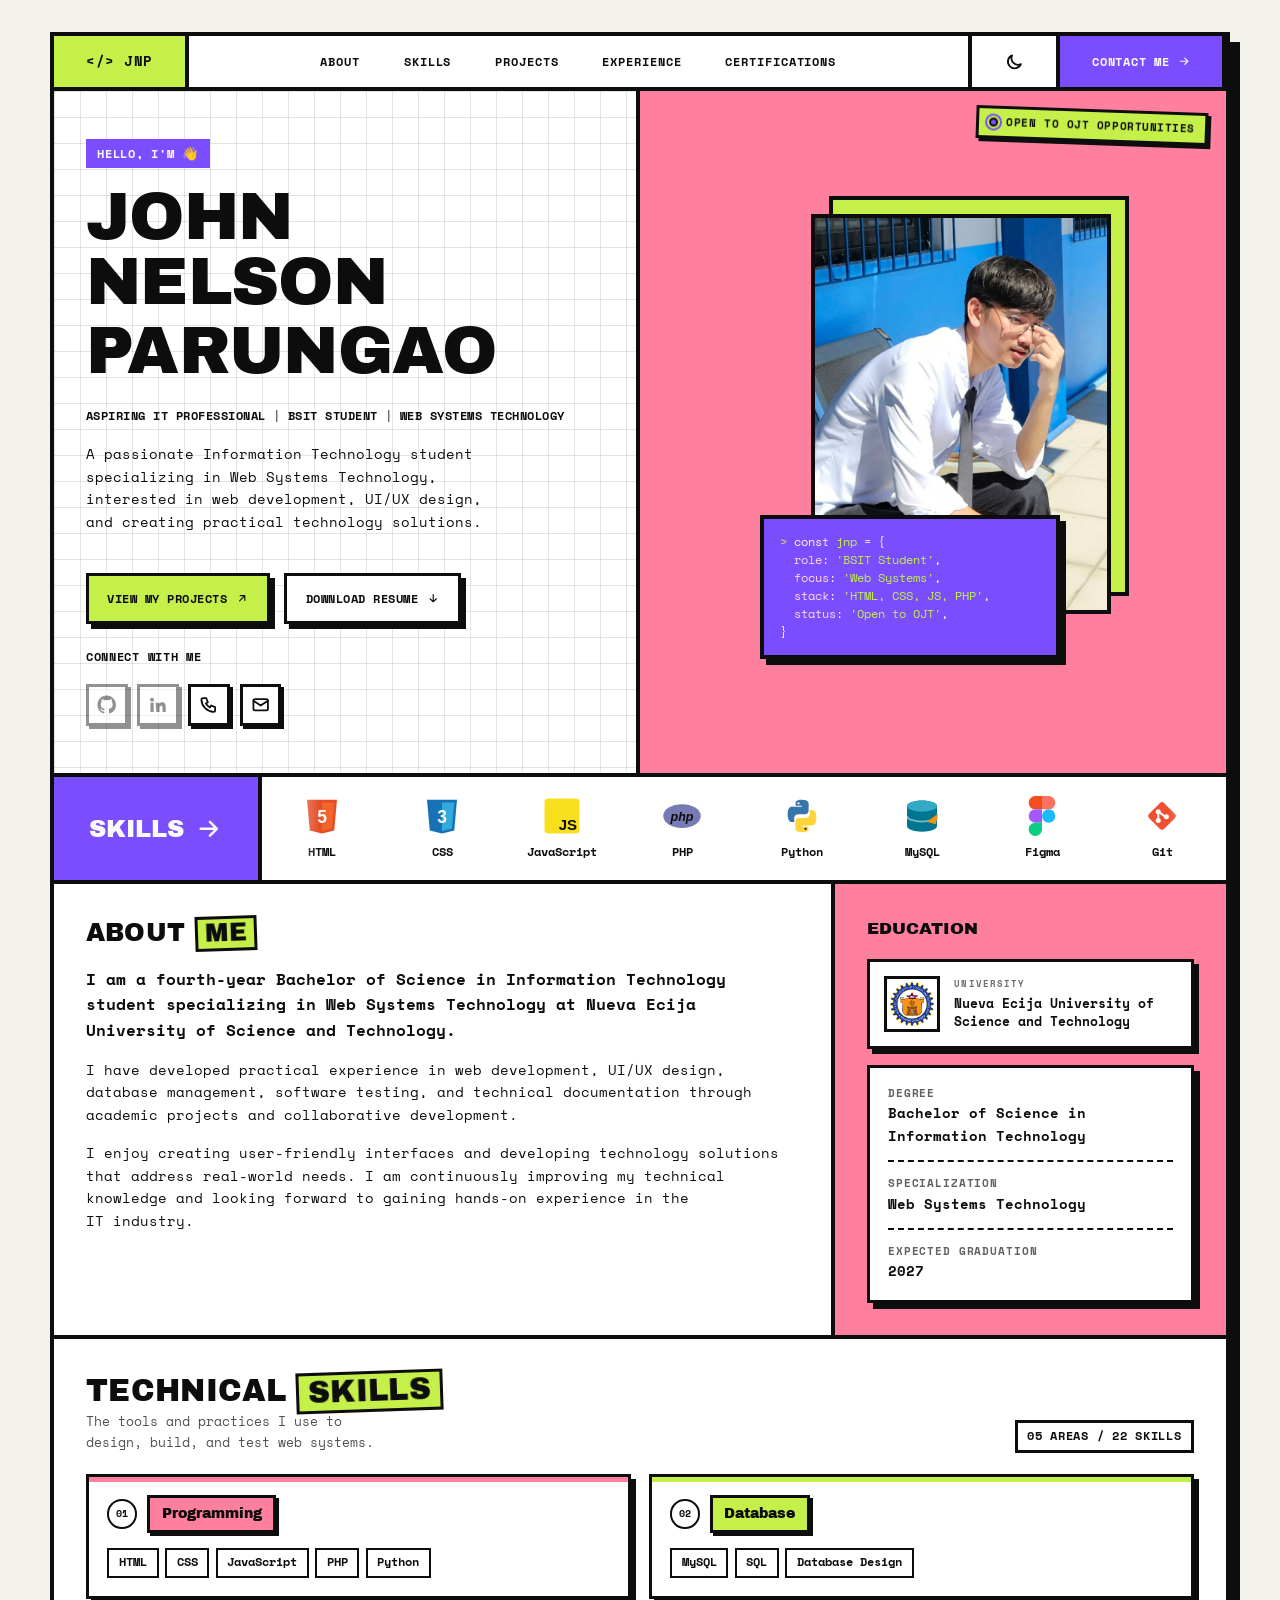
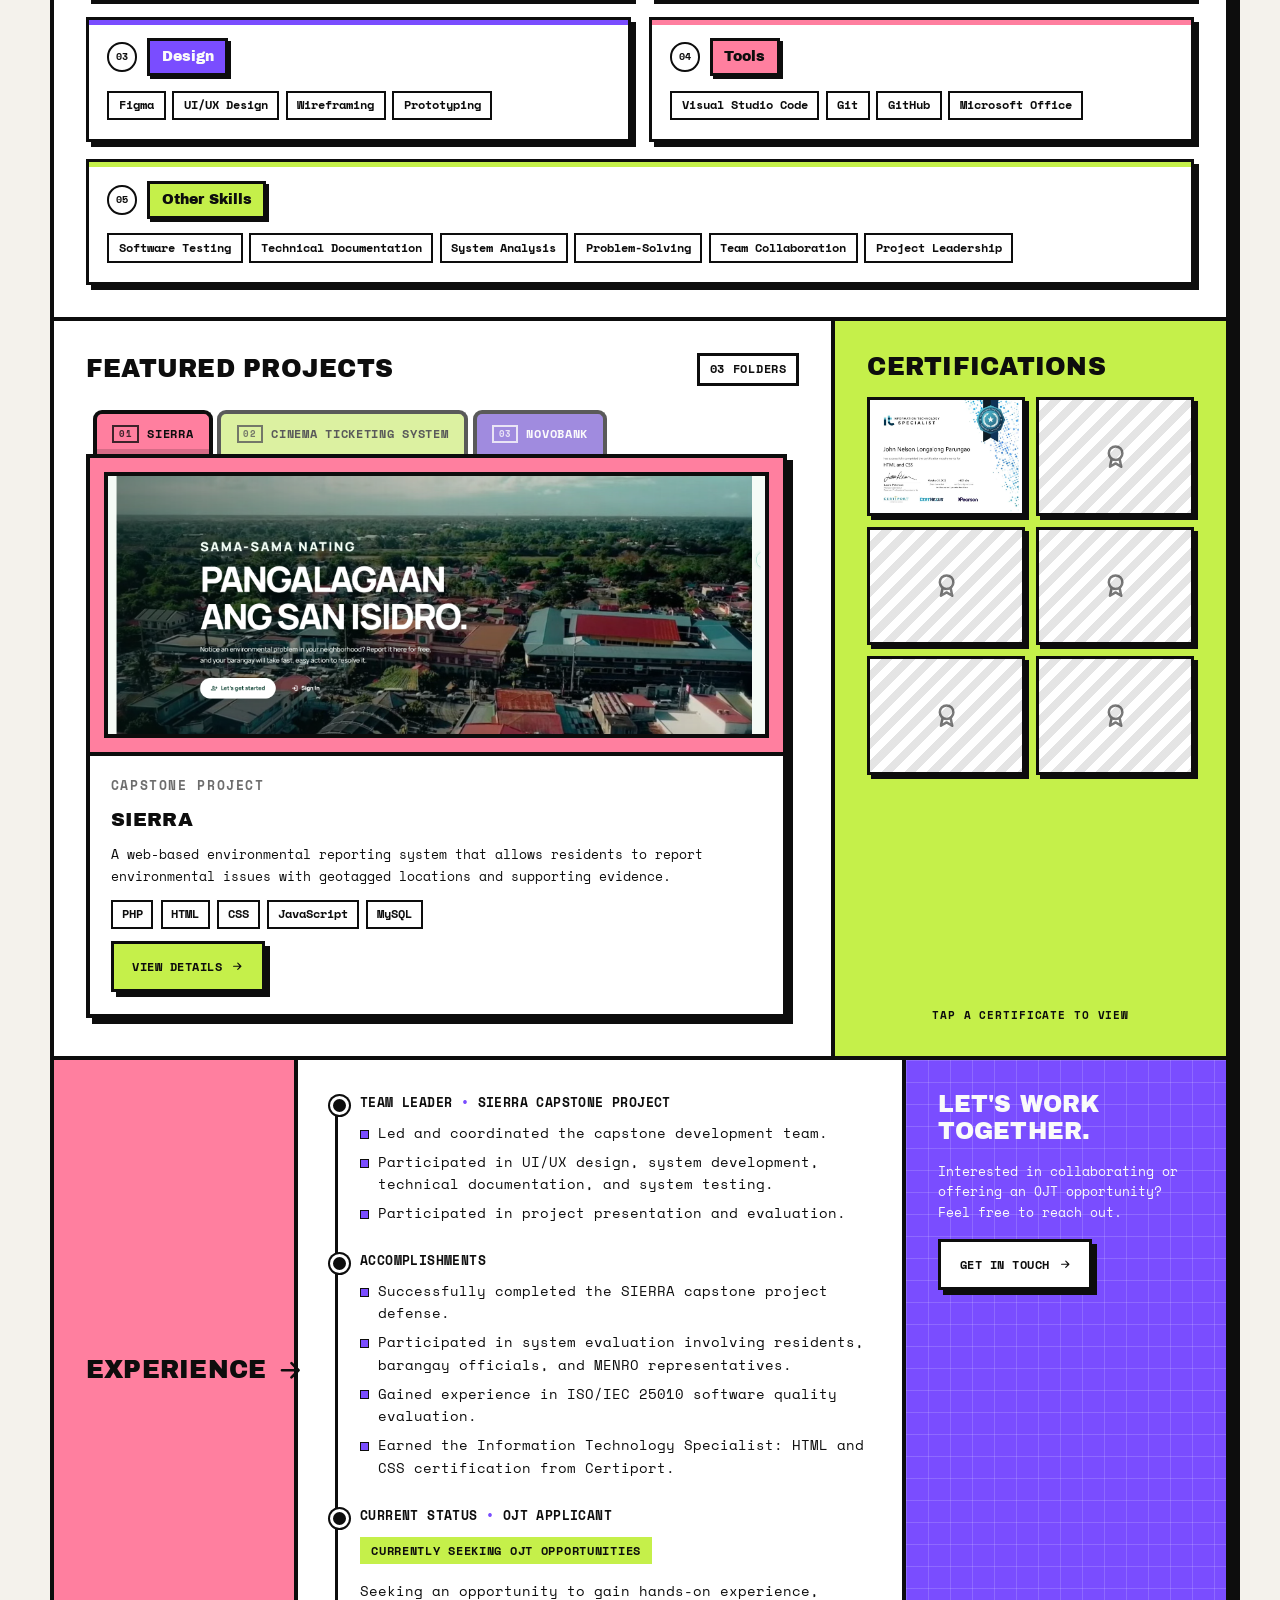
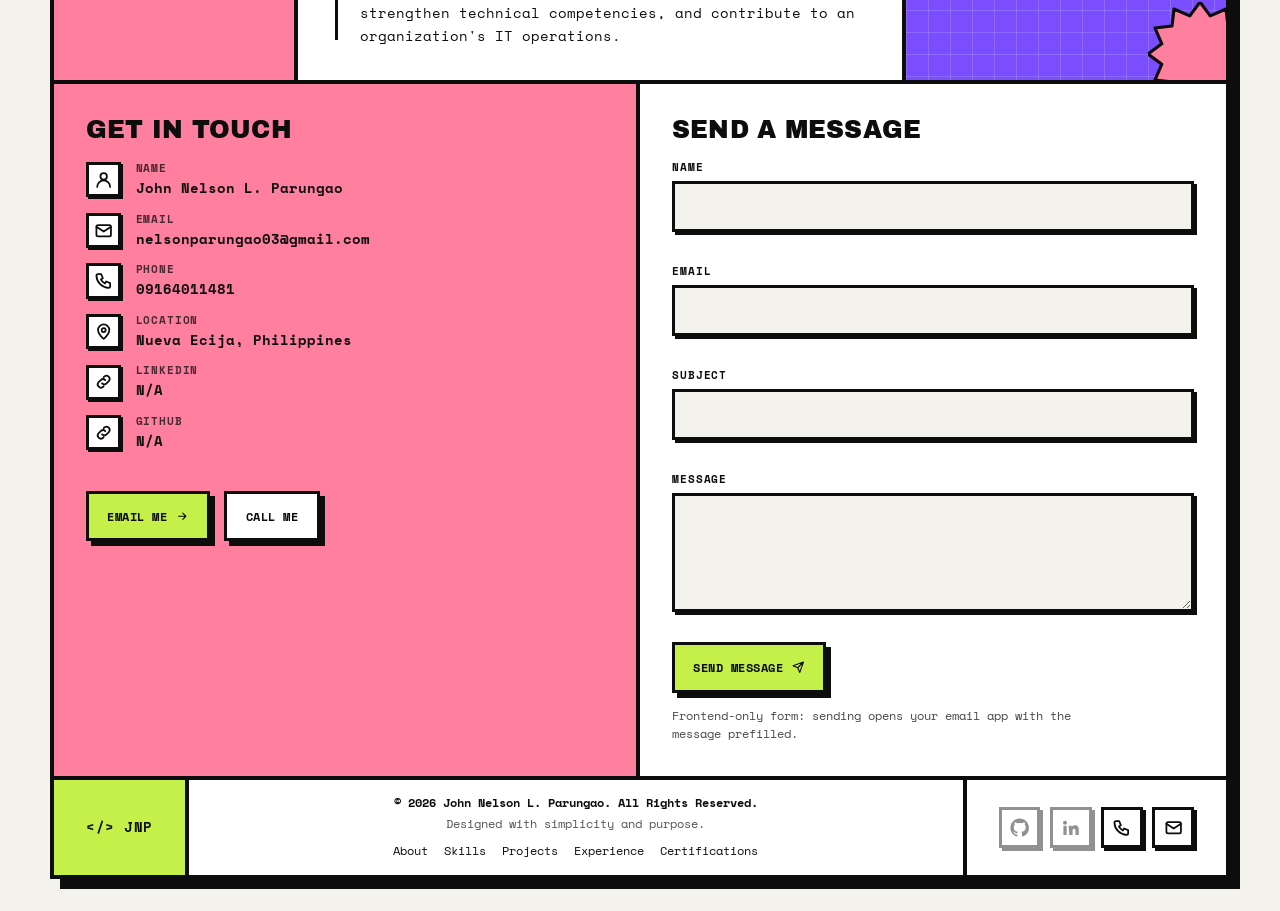
==== commit 9e06810c: "Add Supabase CMS and admin editor Public site renders editable content from Supabase with built-in f" ====
--- a/index.html
+++ b/index.html
@@ -1,4 +1,4 @@
-<!DOCTYPE html>
+﻿<!DOCTYPE html>
 <html lang="en">
 <head>
     <meta charset="UTF-8">
@@ -21,7 +21,7 @@
     <link rel="preconnect" href="https://fonts.gstatic.com" crossorigin>
 
     <link href="https://fonts.googleapis.com/css2?family=Archivo+Black&family=Space+Mono:wght@400;700&display=swap" rel="stylesheet">
-    <link rel="stylesheet" href="styles.css">
+    <link rel="stylesheet" href="styles.css?v=7">
 </head>
 
 <body>
@@ -219,7 +219,7 @@
             <div class="cell hl grid">
                 <p class="tag purple wave">
                     HELLO, I'M
-                    <i class="wv" aria-hidden="true">👋</i>
+                    <i class="wv" aria-hidden="true">ðŸ‘‹</i>
                 </p>
 
                 <h1 aria-label="John Nelson L. Parungao">
@@ -840,7 +840,7 @@
                     <li>
                         <h3>
                             TEAM LEADER
-                            <i class="bu">•</i>
+                            <i class="bu">â€¢</i>
                             SIERRA CAPSTONE PROJECT
                         </h3>
 
@@ -865,7 +865,7 @@
                     <li>
                         <h3>
                             CURRENT STATUS
-                            <i class="bu">•</i>
+                            <i class="bu">â€¢</i>
                             OJT APPLICANT
                         </h3>
 
@@ -1030,7 +1030,7 @@
             </a>
 
             <div class="cell fc">
-                <p>© 2026 John Nelson L. Parungao. All Rights Reserved.</p>
+                <p>Â© 2026 John Nelson L. Parungao. All Rights Reserved.</p>
 
                 <p class="ft">Designed with simplicity and purpose.</p>
 
@@ -1080,7 +1080,10 @@
     </dialog>
 
     <!-- JAVASCRIPT -->
-    <script src="script.js"></script>
+    <script src="supabase-config.js?v=7"></script>
+    <script src="content-default.js?v=7"></script>
+    <script src="content.js?v=7"></script>
+    <script src="script.js?v=7"></script>
 
 </body>
-</html>+</html>
--- a/styles.css
+++ b/styles.css
@@ -1039,7 +1039,7 @@
   z-index:2;
   display:flex;
   flex-wrap:wrap;
-  align-items:stretch;
+  align-items:flex-end;
   gap:.3rem;
   padding-left:.45rem;
 }
@@ -1062,7 +1062,8 @@
   align-items:center;
   gap:.5rem;
   max-width:100%;
-  padding:.6rem .95rem;
+  height:2.7rem;
+  padding:0 .95rem;
   font:inherit;
   font-size:.74rem;
   font-weight:700;
@@ -1560,6 +1561,17 @@
 .m-shots .ph {
   aspect-ratio:4/3;
   background-color:var(--page);
+}
+.m-shots .ph:has(img) {
+  padding:0;
+  border-style:solid;
+  overflow:hidden;
+}
+.m-shots .ph img {
+  display:block;
+  width:100%;
+  height:100%;
+  object-fit:cover;
 }
 .m-lists {
   display:grid;
@@ -1974,11 +1986,20 @@
     margin-right:4px;
   }
   .f-tabs {
+    flex-wrap:nowrap;
     gap:.25rem;
     padding-left:.3rem;
+    overflow-x:auto;
+    overscroll-behavior-x:contain;
+    scrollbar-width:none;
+  }
+  .f-tabs::-webkit-scrollbar {
+    display:none;
   }
   .f-tab {
-    padding:.45rem .65rem;
+    flex:none;
+    height:2.45rem;
+    padding:0 .65rem;
     border-width:3px;
     border-radius:7px 7px 0 0;
     font-size:.66rem;
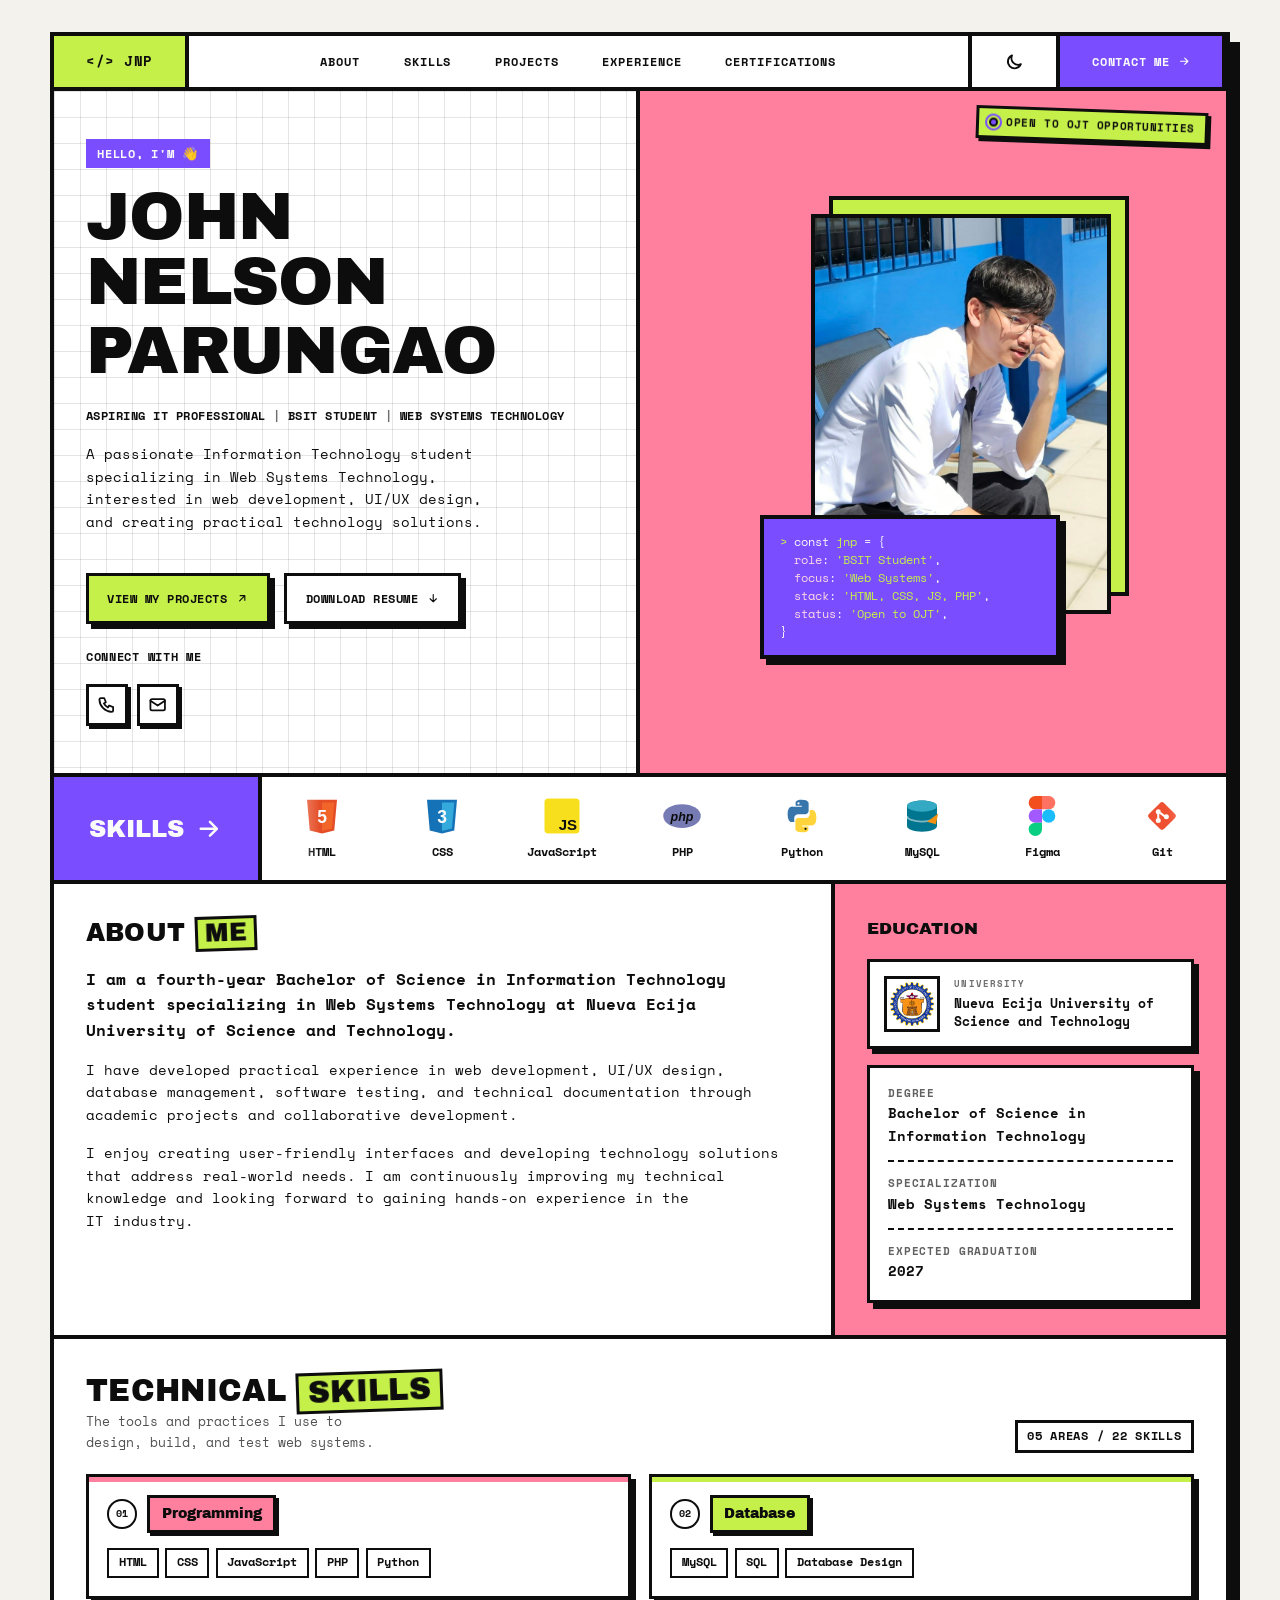
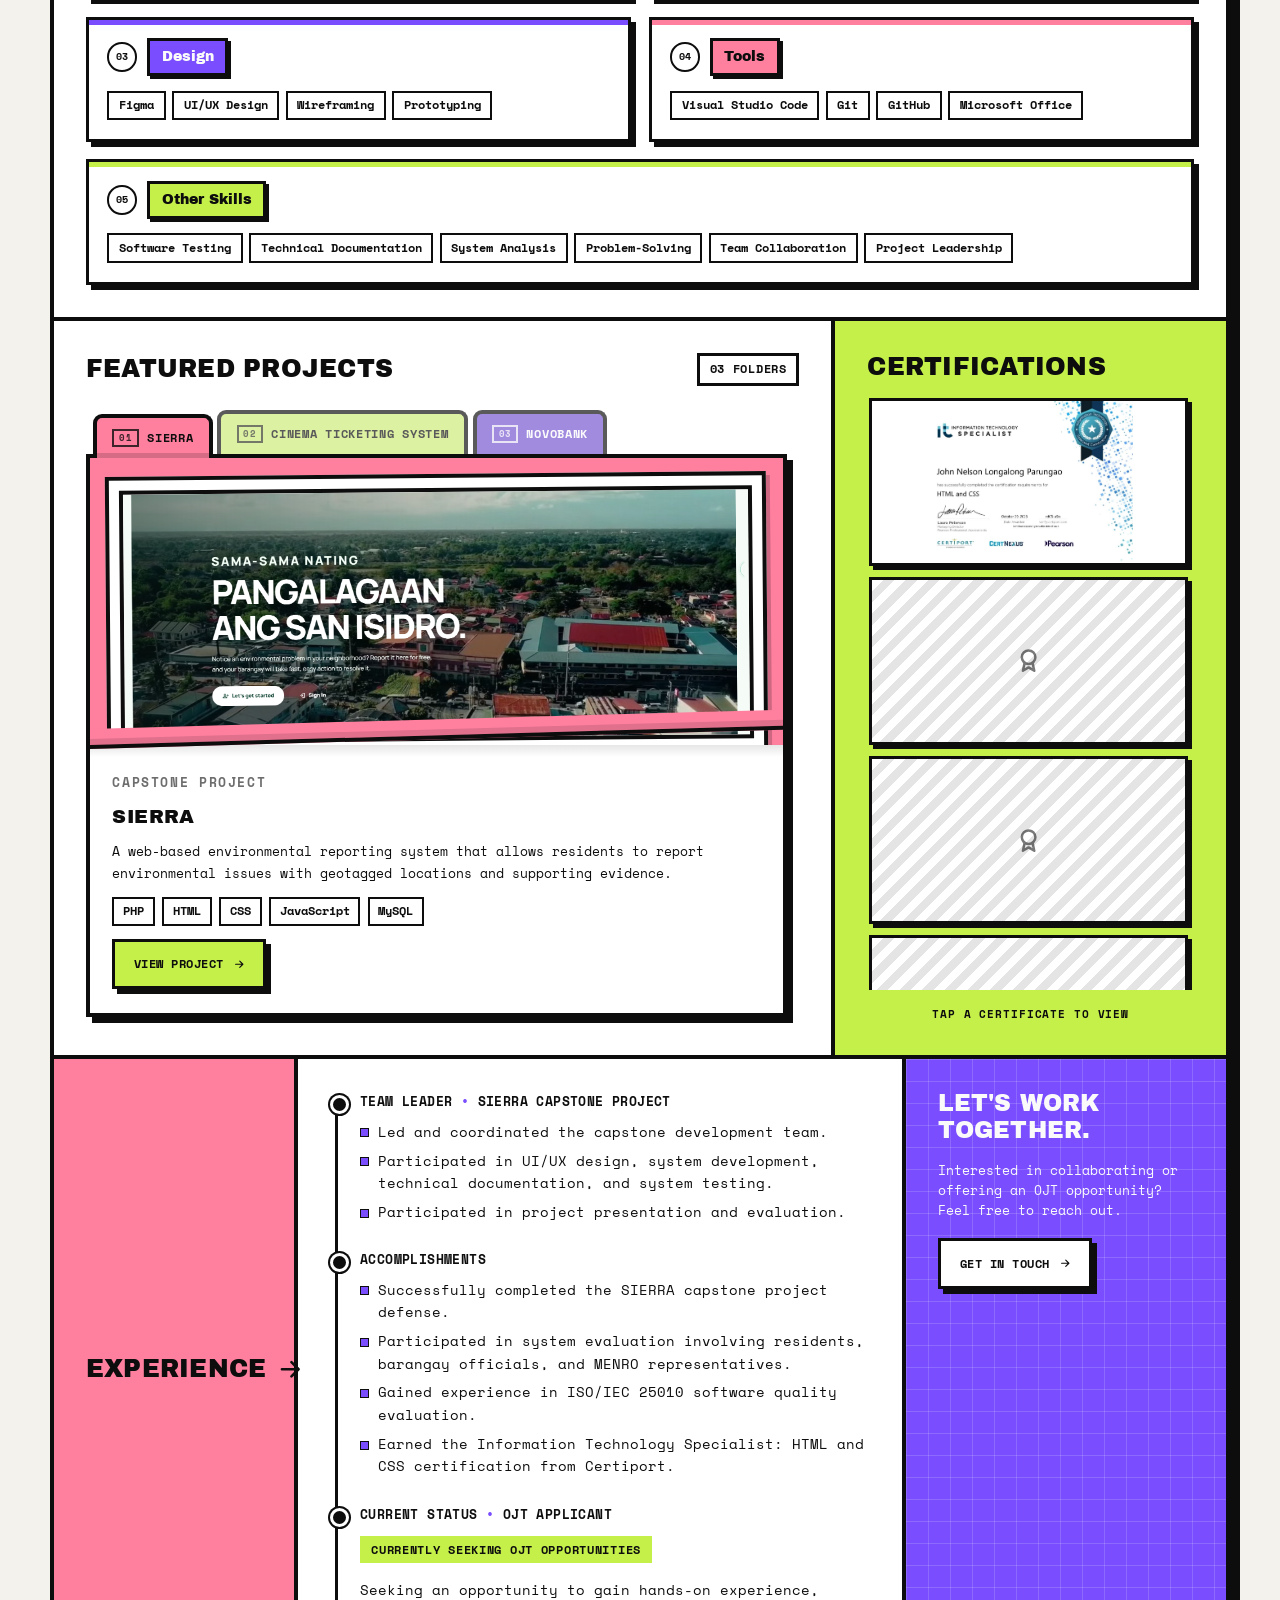
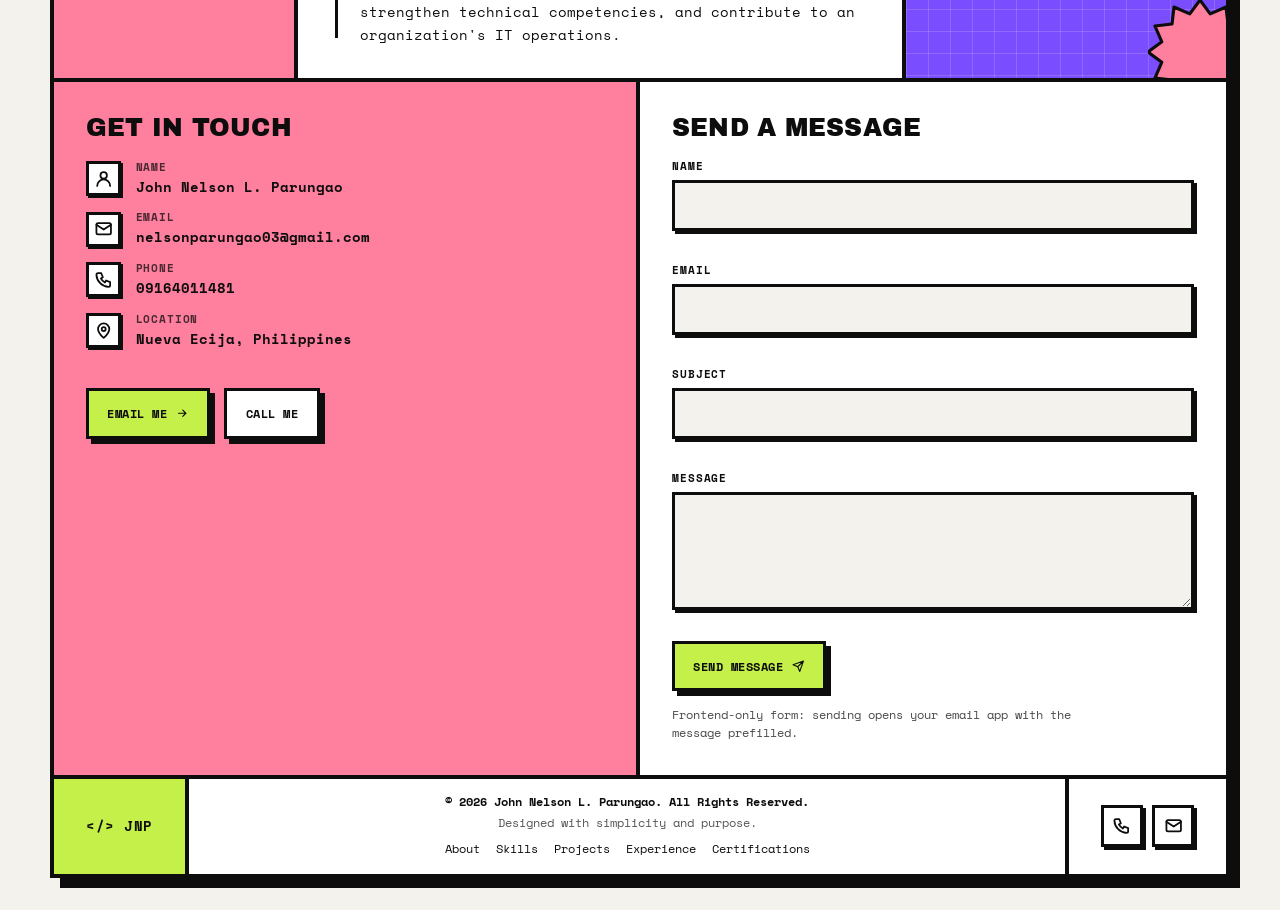
==== commit deeb5f81: "Updated design" ====
--- a/index.html
+++ b/index.html
@@ -21,7 +21,7 @@
     <link rel="preconnect" href="https://fonts.gstatic.com" crossorigin>
 
     <link href="https://fonts.googleapis.com/css2?family=Archivo+Black&family=Space+Mono:wght@400;700&display=swap" rel="stylesheet">
-    <link rel="stylesheet" href="styles.css?v=7">
+    <link rel="stylesheet" href="styles.css?v=15">
 </head>
 
 <body>
@@ -532,7 +532,7 @@
                             </ul>
 
                             <button class="btn lime more-btn" type="button">
-                                View Details
+                                View Project
                                 <svg class="ic" aria-hidden="true"><use href="#i-arrow"/></svg>
                             </button>
                         </div>
@@ -592,11 +592,6 @@
                                         </ul>
                                     </div>
                                 </div>
-
-                                <div class="btns">
-                                    <span class="btn lime dis" aria-disabled="true">View Project: N/A</span>
-                                    <span class="btn white dis" aria-disabled="true">View Source Code: N/A</span>
-                                </div>
                             </div>
                         </article>
 
@@ -623,7 +618,7 @@
                                 </ul>
 
                                 <button class="btn lime more-btn" type="button">
-                                    View Details
+                                    View Project
                                     <svg class="ic" aria-hidden="true"><use href="#i-arrow"/></svg>
                                 </button>
                             </div>
@@ -669,11 +664,6 @@
                                         </ul>
                                     </div>
                                 </div>
-
-                                <div class="btns">
-                                    <span class="btn lime dis" aria-disabled="true">View Project: N/A</span>
-                                    <span class="btn white dis" aria-disabled="true">View Source Code: N/A</span>
-                                </div>
                             </div>
                         </article>
 
@@ -700,7 +690,7 @@
                                 </ul>
 
                                 <button class="btn lime more-btn" type="button">
-                                    View Details
+                                    View Project
                                     <svg class="ic" aria-hidden="true"><use href="#i-arrow"/></svg>
                                 </button>
                             </div>
@@ -749,11 +739,6 @@
                                         </ul>
                                     </div>
                                 </div>
-
-                                <div class="btns">
-                                    <span class="btn lime dis" aria-disabled="true">View Project: N/A</span>
-                                    <span class="btn white dis" aria-disabled="true">View Source Code: N/A</span>
-                                </div>
                             </div>
                         </article>
 
@@ -1080,10 +1065,10 @@
     </dialog>
 
     <!-- JAVASCRIPT -->
-    <script src="supabase-config.js?v=7"></script>
-    <script src="content-default.js?v=7"></script>
-    <script src="content.js?v=7"></script>
-    <script src="script.js?v=7"></script>
+    <script src="supabase-config.js?v=15"></script>
+    <script src="content-default.js?v=15"></script>
+    <script src="content.js?v=15"></script>
+    <script src="script.js?v=15"></script>
 
 </body>
 </html>
--- a/styles.css
+++ b/styles.css
@@ -1092,6 +1092,9 @@
   color:#FAFAFA;
 }
 .f-tab.open {
+  position:relative;
+  z-index:1;
+  margin-bottom:-4px;
   opacity:1;
   filter:none;
   box-shadow:inset 0 -5px 0 rgba(0,0,0,.16);
@@ -1115,26 +1118,38 @@
   white-space:nowrap;
 }
 .f-panels {
+  --folder-c:var(--paper);
   position:relative;
   min-width:0;
   margin-right:6px;
   margin-bottom:6px;
-  background:var(--paper);
+  padding:16px 16px 0;
+  background:var(--folder-c);
   border:4px solid var(--bd);
   box-shadow:6px 6px 0 var(--bd);
 }
+.f-panels:has(.folder.open .pframe.pink) {
+  --folder-c:var(--pink);
+}
+.f-panels:has(.folder.open .pframe.lime) {
+  --folder-c:var(--lime);
+}
+.f-panels:has(.folder.open .pframe.purple) {
+  --folder-c:var(--purple);
+}
 .pframe {
-  padding:14px;
-  border-bottom:4px solid var(--bd);
-}
-.pframe.pink {
-  background:var(--pink);
-}
-.pframe.lime {
-  background:var(--lime);
-}
+  position:relative;
+  z-index:1;
+  padding:10px;
+  background:var(--paper);
+  border:4px solid var(--bd);
+  box-shadow:4px 4px 0 rgba(13,13,13,.2);
+  transform:rotate(-.5deg);
+}
+.pframe.pink,
+.pframe.lime,
 .pframe.purple {
-  background:var(--purple);
+  background:var(--paper);
 }
 .shot {
   position:relative;
@@ -1180,10 +1195,38 @@
   inset:0;
 }
 .sinfo {
+  position:relative;
+  z-index:2;
   display:grid;
   gap:.8rem;
   justify-items:start;
-  padding:1.2rem 1.3rem 1.4rem;
+  margin:-10px -16px 0;
+  padding:1.7rem 1.4rem 1.5rem;
+  background:var(--paper);
+}
+.sinfo::before {
+  content:"";
+  position:absolute;
+  top:-16px;
+  left:0;
+  right:0;
+  height:16px;
+  background:var(--folder-c);
+  border-bottom:4px solid var(--bd);
+  box-shadow:inset 0 -6px 0 rgba(0,0,0,.12);
+  transform:skewY(-1.6deg);
+  transform-origin:left bottom;
+  pointer-events:none;
+}
+.sinfo::after {
+  content:"";
+  position:absolute;
+  top:0;
+  left:0;
+  right:0;
+  height:12px;
+  background:linear-gradient(rgba(13,13,13,.1),transparent);
+  pointer-events:none;
 }
 .sinfo h3 {
   font-family:var(--hf);
@@ -1207,24 +1250,46 @@
   display:flex;
   flex-direction:column;
   gap:1rem;
+  min-height:0;
 }
 .cgal {
-  display:grid;
-  grid-template-columns:1fr 1fr;
+  position:relative;
+  flex:1 1 0;
+  min-height:0;
+  display:grid;
+  grid-template-columns:1fr;
+  align-content:start;
   gap:.7rem;
+  padding:.1rem .4rem .8rem .1rem;
+  overflow-y:auto;
+  overscroll-behavior:contain;
+  scroll-snap-type:y proximity;
+  scrollbar-width:thin;
+  scrollbar-color:var(--bd) transparent;
+}
+.cgal::-webkit-scrollbar {
+  width:7px;
+}
+.cgal::-webkit-scrollbar-thumb {
+  background:var(--bd);
+  border-radius:99px;
+}
+.cgal::-webkit-scrollbar-track {
+  background:transparent;
 }
 .cshot {
   all:unset;
   box-sizing:border-box;
   position:relative;
   display:block;
-  aspect-ratio:4/3;
+  height:10.5rem;
   overflow:hidden;
   background:#fff;
   border:3px solid var(--bd);
   box-shadow:4px 4px 0 var(--bd);
   cursor:pointer;
-  transition:transform .2s var(--ease),box-shadow .2s var(--ease);
+  scroll-snap-align:start;
+  transition:translate .2s var(--ease),box-shadow .2s var(--ease);
 }
 .cshot img {
   display:block;
@@ -1253,11 +1318,11 @@
   display:grid;
 }
 .cshot:hover {
-  transform:translate(-2px,-2px);
+  translate:-2px -2px;
   box-shadow:6px 6px 0 var(--bd);
 }
 .cshot:active {
-  transform:translate(2px,2px);
+  translate:2px 2px;
   box-shadow:0 0 0 var(--bd);
 }
 .cshot:focus-visible {
@@ -1554,24 +1619,135 @@
   max-width:70ch;
 }
 .m-shots {
-  display:grid;
-  grid-template-columns:repeat(var(--n),1fr);
-  gap:.8rem;
-}
-.m-shots .ph {
+  display:flex;
+  flex-wrap:wrap;
+  align-items:flex-start;
+  gap:.95rem;
+}
+.mshot {
+  flex:1 1 18rem;
+  min-width:0;
+  margin:0;
+  display:flex;
+  flex-direction:column;
+  gap:.45rem;
+}
+.mshot.is-desktop {
+  flex:1 1 19rem;
+}
+.mshot.is-mobile {
+  flex:0 1 12.5rem;
+}
+.mshot.is-tablet {
+  flex:0 1 17rem;
+}
+.mshot.is-natural {
+  flex:1 1 16rem;
+}
+.mshot-view {
+  position:relative;
+  display:flex;
+  flex-direction:column;
+  width:100%;
+  overflow:hidden;
+  background:var(--page);
+  border:3px solid var(--bd);
+  box-shadow:4px 4px 0 var(--bd);
+}
+.mshot.is-desktop .mshot-view {
+  aspect-ratio:16/10;
+}
+.mshot.is-mobile .mshot-view {
+  aspect-ratio:9/19;
+  border-radius:1.15rem;
+}
+.mshot.is-tablet .mshot-view {
   aspect-ratio:4/3;
-  background-color:var(--page);
-}
-.m-shots .ph:has(img) {
-  padding:0;
-  border-style:solid;
+  border-radius:.8rem;
+}
+.mshot.is-natural .mshot-view {
+  aspect-ratio:4/3;
+}
+.mshot-bar {
+  flex:none;
+  display:flex;
+  align-items:center;
+  height:1.15rem;
+  padding:0 .4rem;
+  background:var(--paper);
+  border-bottom:2px solid var(--bd);
+}
+.mshot-bar::before {
+  content:"";
+  width:5px;
+  height:5px;
+  border-radius:50%;
+  background:var(--bd);
+  box-shadow:8px 0 0 var(--bd),16px 0 0 var(--bd);
+  opacity:.6;
+}
+.mshot.is-mobile .mshot-bar {
+  height:1.5rem;
+  justify-content:center;
+}
+.mshot.is-mobile .mshot-bar::before {
+  width:2.6rem;
+  height:4px;
+  border-radius:99px;
+  box-shadow:none;
+  opacity:.45;
+}
+.mshot.is-natural .mshot-bar {
+  display:none;
+}
+.mshot-media {
+  flex:1;
+  min-height:0;
+  display:grid;
+  place-items:center;
   overflow:hidden;
 }
-.m-shots .ph img {
+.mshot-media img {
   display:block;
   width:100%;
   height:100%;
-  object-fit:cover;
+  object-fit:contain;
+  object-position:top center;
+  background:var(--paper);
+}
+.mshot-ph {
+  display:grid;
+  place-items:center;
+  align-content:center;
+  gap:.35rem;
+  width:100%;
+  height:100%;
+  padding:.8rem;
+  text-align:center;
+  font-size:.64rem;
+  line-height:1.35;
+  color:var(--ink);
+  background:repeating-linear-gradient(135deg,var(--paper) 0 10px,var(--grid) 10px 20px);
+}
+.mshot-ph .ic {
+  width:1.5rem;
+  height:1.5rem;
+  opacity:.5;
+}
+.mshot-ph b {
+  max-width:24ch;
+  font-weight:700;
+}
+.mshot figcaption {
+  font-size:.64rem;
+  font-weight:700;
+  letter-spacing:.04em;
+  line-height:1.4;
+  opacity:.7;
+}
+.m-shots > .ph {
+  flex:1 1 16rem;
+  aspect-ratio:4/3;
 }
 .m-lists {
   display:grid;
@@ -1627,6 +1803,18 @@
 .reveal.in {
   opacity:1;
   transform:none;
+}
+
+/* Confetti burst */
+.confetti {
+  position:fixed;
+  z-index:120;
+  width:9px;
+  height:9px;
+  border:2px solid var(--bd);
+  border-radius:2px;
+  pointer-events:none;
+  will-change:transform,opacity;
 }
 
 /* Responsive rules */
@@ -1731,6 +1919,10 @@
   .hero,.about,.pc,.exp,.contact {
     grid-template-columns:1fr;
   }
+  .cgal {
+    flex:0 0 auto;
+    max-height:clamp(16rem,42vh,25rem);
+  }
   .cell {
     border-right:0;
     border-bottom:4px solid var(--bd);
@@ -1755,9 +1947,6 @@
   }
   .sk-l {
     border-right:4px solid var(--bd);
-  }
-  .cgal {
-    grid-template-columns:repeat(3,1fr);
   }
   .foot {
     grid-template-columns:1fr;
@@ -2051,15 +2240,16 @@
     padding:1rem;
   }
   .cgal {
-    grid-template-columns:1fr 1fr;
     gap:.55rem;
+    max-height:clamp(14rem,38vh,20rem);
   }
   .cshot {
+    height:9rem;
     border-width:2px;
     box-shadow:3px 3px 0 var(--bd);
   }
   .cshot:hover {
-    transform:none;
+    translate:none;
     box-shadow:3px 3px 0 var(--bd);
   }
   .exl {
@@ -2162,9 +2352,6 @@
     gap:.9rem;
     padding:1rem;
   }
-  .m-shots {
-    grid-template-columns:1fr;
-  }
   .m-shots .ph {
     aspect-ratio:16/9;
   }
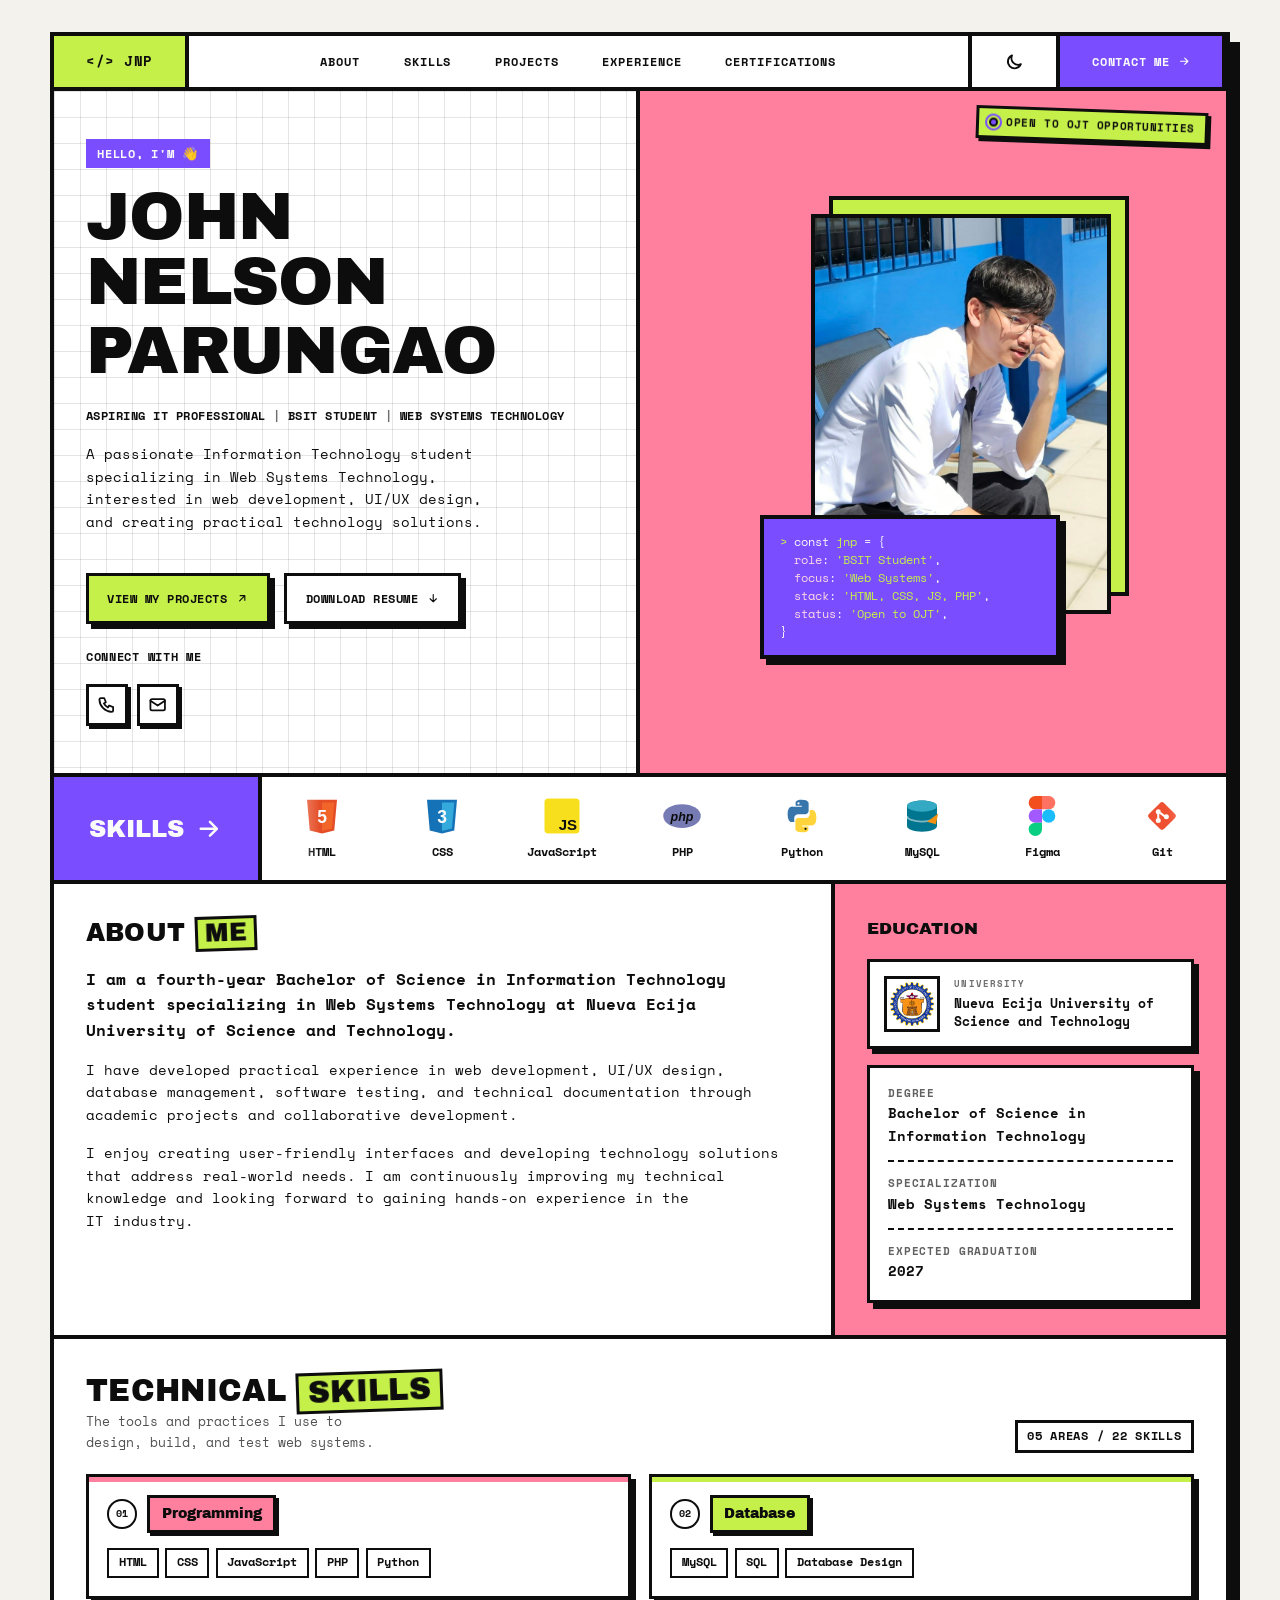
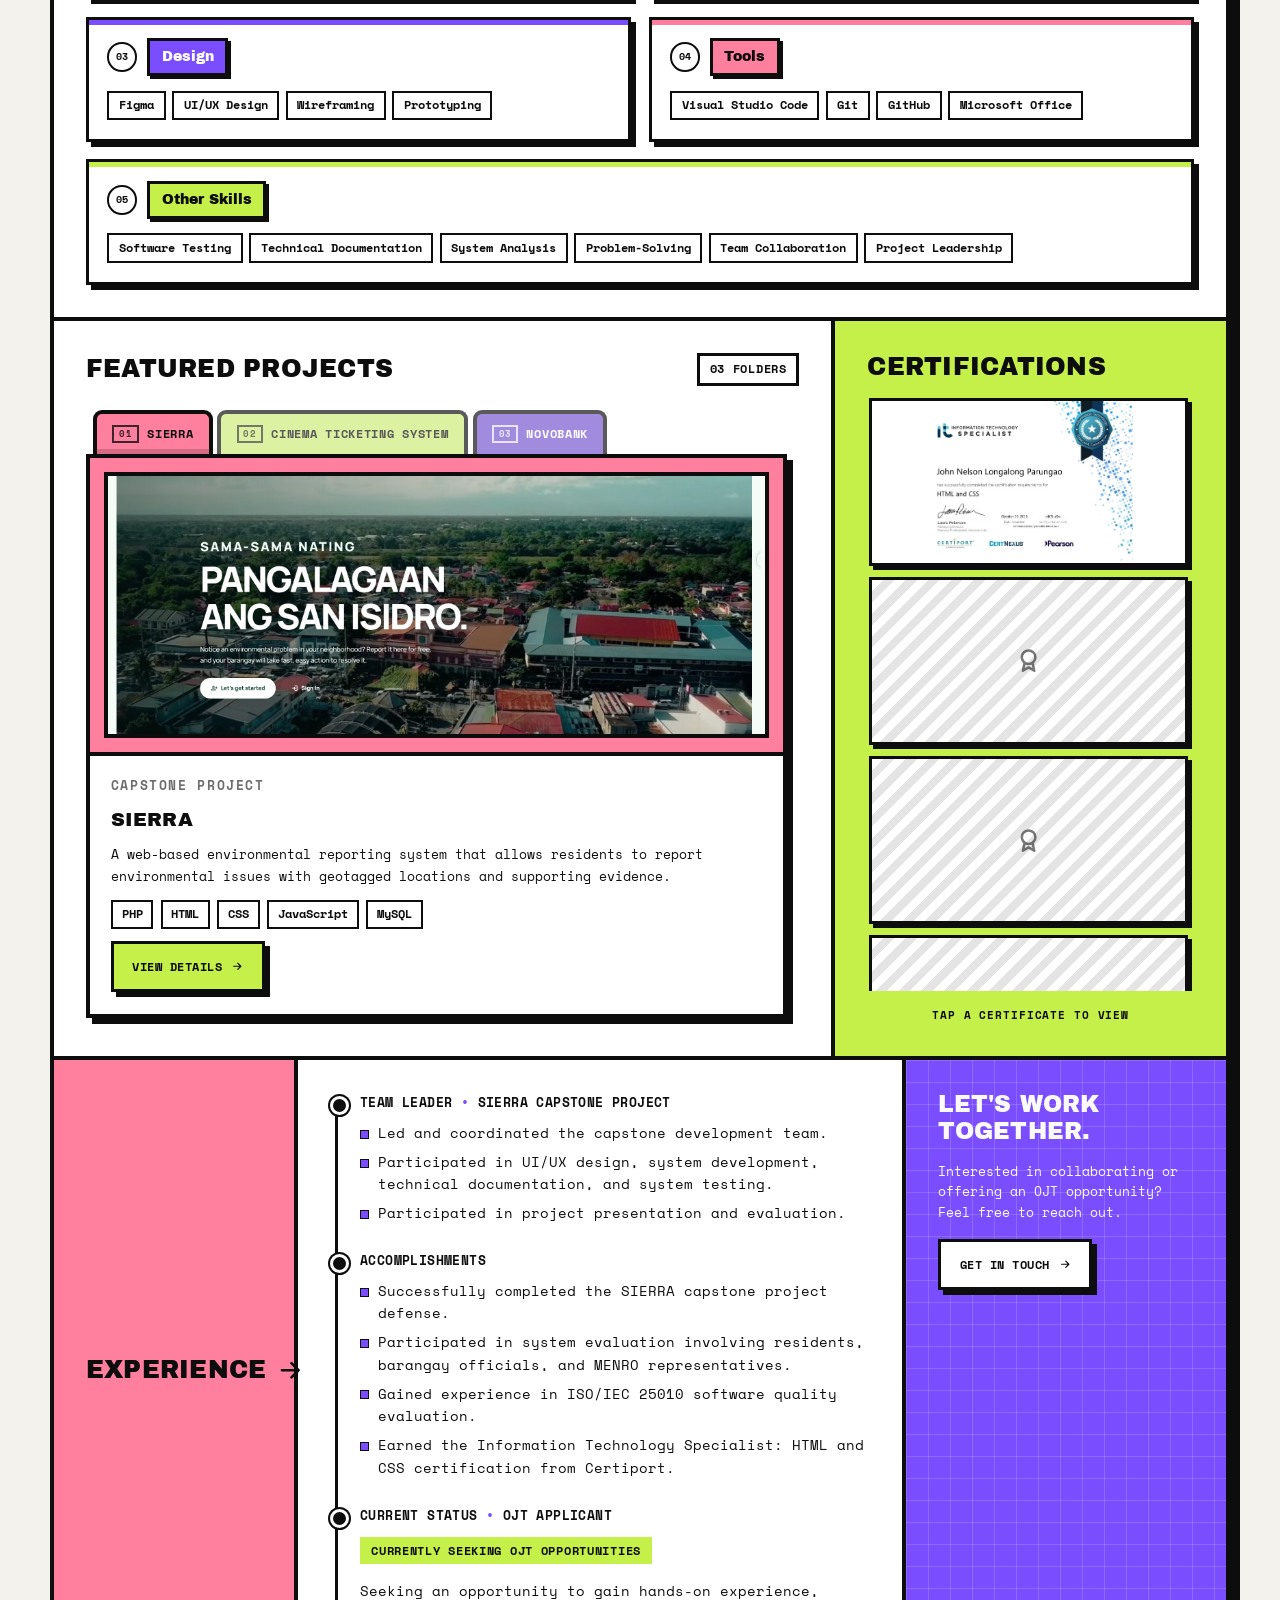
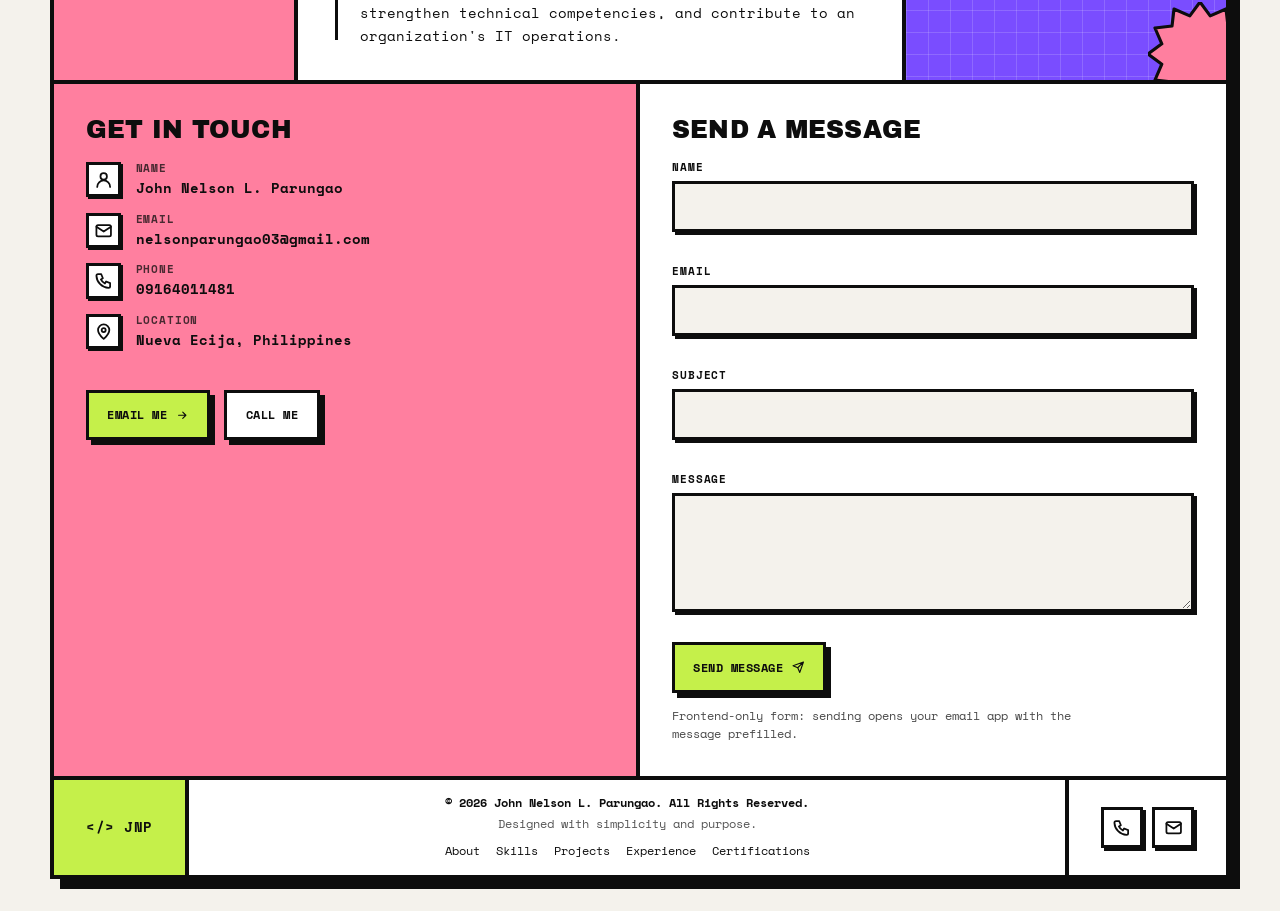
==== commit 8ab6eadb: "Update Designs" ====
--- a/index.html
+++ b/index.html
@@ -21,7 +21,7 @@
     <link rel="preconnect" href="https://fonts.gstatic.com" crossorigin>
 
     <link href="https://fonts.googleapis.com/css2?family=Archivo+Black&family=Space+Mono:wght@400;700&display=swap" rel="stylesheet">
-    <link rel="stylesheet" href="styles.css?v=15">
+    <link rel="stylesheet" href="styles.css?v=19">
 </head>
 
 <body>
@@ -532,7 +532,7 @@
                             </ul>
 
                             <button class="btn lime more-btn" type="button">
-                                View Project
+                                View Details
                                 <svg class="ic" aria-hidden="true"><use href="#i-arrow"/></svg>
                             </button>
                         </div>
@@ -618,7 +618,7 @@
                                 </ul>
 
                                 <button class="btn lime more-btn" type="button">
-                                    View Project
+                                    View Details
                                     <svg class="ic" aria-hidden="true"><use href="#i-arrow"/></svg>
                                 </button>
                             </div>
@@ -690,7 +690,7 @@
                                 </ul>
 
                                 <button class="btn lime more-btn" type="button">
-                                    View Project
+                                    View Details
                                     <svg class="ic" aria-hidden="true"><use href="#i-arrow"/></svg>
                                 </button>
                             </div>
@@ -1065,10 +1065,10 @@
     </dialog>
 
     <!-- JAVASCRIPT -->
-    <script src="supabase-config.js?v=15"></script>
-    <script src="content-default.js?v=15"></script>
-    <script src="content.js?v=15"></script>
-    <script src="script.js?v=15"></script>
+    <script src="supabase-config.js?v=19"></script>
+    <script src="content-default.js?v=19"></script>
+    <script src="content.js?v=19"></script>
+    <script src="script.js?v=19"></script>
 
 </body>
 </html>
--- a/styles.css
+++ b/styles.css
@@ -1092,9 +1092,6 @@
   color:#FAFAFA;
 }
 .f-tab.open {
-  position:relative;
-  z-index:1;
-  margin-bottom:-4px;
   opacity:1;
   filter:none;
   box-shadow:inset 0 -5px 0 rgba(0,0,0,.16);
@@ -1118,38 +1115,26 @@
   white-space:nowrap;
 }
 .f-panels {
-  --folder-c:var(--paper);
   position:relative;
   min-width:0;
   margin-right:6px;
   margin-bottom:6px;
-  padding:16px 16px 0;
-  background:var(--folder-c);
+  background:var(--paper);
   border:4px solid var(--bd);
   box-shadow:6px 6px 0 var(--bd);
 }
-.f-panels:has(.folder.open .pframe.pink) {
-  --folder-c:var(--pink);
-}
-.f-panels:has(.folder.open .pframe.lime) {
-  --folder-c:var(--lime);
-}
-.f-panels:has(.folder.open .pframe.purple) {
-  --folder-c:var(--purple);
-}
 .pframe {
-  position:relative;
-  z-index:1;
-  padding:10px;
-  background:var(--paper);
-  border:4px solid var(--bd);
-  box-shadow:4px 4px 0 rgba(13,13,13,.2);
-  transform:rotate(-.5deg);
-}
-.pframe.pink,
-.pframe.lime,
+  padding:14px;
+  border-bottom:4px solid var(--bd);
+}
+.pframe.pink {
+  background:var(--pink);
+}
+.pframe.lime {
+  background:var(--lime);
+}
 .pframe.purple {
-  background:var(--paper);
+  background:var(--purple);
 }
 .shot {
   position:relative;
@@ -1195,38 +1180,10 @@
   inset:0;
 }
 .sinfo {
-  position:relative;
-  z-index:2;
   display:grid;
   gap:.8rem;
   justify-items:start;
-  margin:-10px -16px 0;
-  padding:1.7rem 1.4rem 1.5rem;
-  background:var(--paper);
-}
-.sinfo::before {
-  content:"";
-  position:absolute;
-  top:-16px;
-  left:0;
-  right:0;
-  height:16px;
-  background:var(--folder-c);
-  border-bottom:4px solid var(--bd);
-  box-shadow:inset 0 -6px 0 rgba(0,0,0,.12);
-  transform:skewY(-1.6deg);
-  transform-origin:left bottom;
-  pointer-events:none;
-}
-.sinfo::after {
-  content:"";
-  position:absolute;
-  top:0;
-  left:0;
-  right:0;
-  height:12px;
-  background:linear-gradient(rgba(13,13,13,.1),transparent);
-  pointer-events:none;
+  padding:1.2rem 1.3rem 1.4rem;
 }
 .sinfo h3 {
   font-family:var(--hf);
@@ -1919,9 +1876,26 @@
   .hero,.about,.pc,.exp,.contact {
     grid-template-columns:1fr;
   }
+  .certs {
+    width:100%;
+  }
   .cgal {
     flex:0 0 auto;
-    max-height:clamp(16rem,42vh,25rem);
+    width:100%;
+    max-height:none;
+    grid-template-columns:repeat(3,minmax(0,1fr));
+    gap:.8rem;
+    padding:0 .3rem .55rem;
+    overflow:visible;
+    overscroll-behavior:auto;
+    scroll-snap-type:none;
+  }
+  .cshot {
+    height:auto;
+    aspect-ratio:4/3;
+  }
+  .cnote {
+    margin-top:0;
   }
   .cell {
     border-right:0;
@@ -2237,14 +2211,18 @@
   }
   .certs {
     gap:.8rem;
+    width:100%;
     padding:1rem;
   }
   .cgal {
+    width:100%;
     gap:.55rem;
-    max-height:clamp(14rem,38vh,20rem);
+    grid-template-columns:repeat(2,minmax(0,1fr));
+  }
+  .cnote {
+    margin-top:0;
   }
   .cshot {
-    height:9rem;
     border-width:2px;
     box-shadow:3px 3px 0 var(--bd);
   }
@@ -2371,6 +2349,20 @@
   .contact .btns {
     grid-template-columns:1fr;
   }
+  .certs {
+    gap:.7rem;
+    padding:.85rem;
+  }
+  .cgal {
+    gap:.5rem;
+    grid-template-columns:repeat(2,minmax(0,1fr));
+  }
+  .cshot {
+    border-width:2px;
+  }
+  .cnote {
+    font-size:.62rem;
+  }
 }
 @media(prefers-reduced-motion:reduce) {
   html {
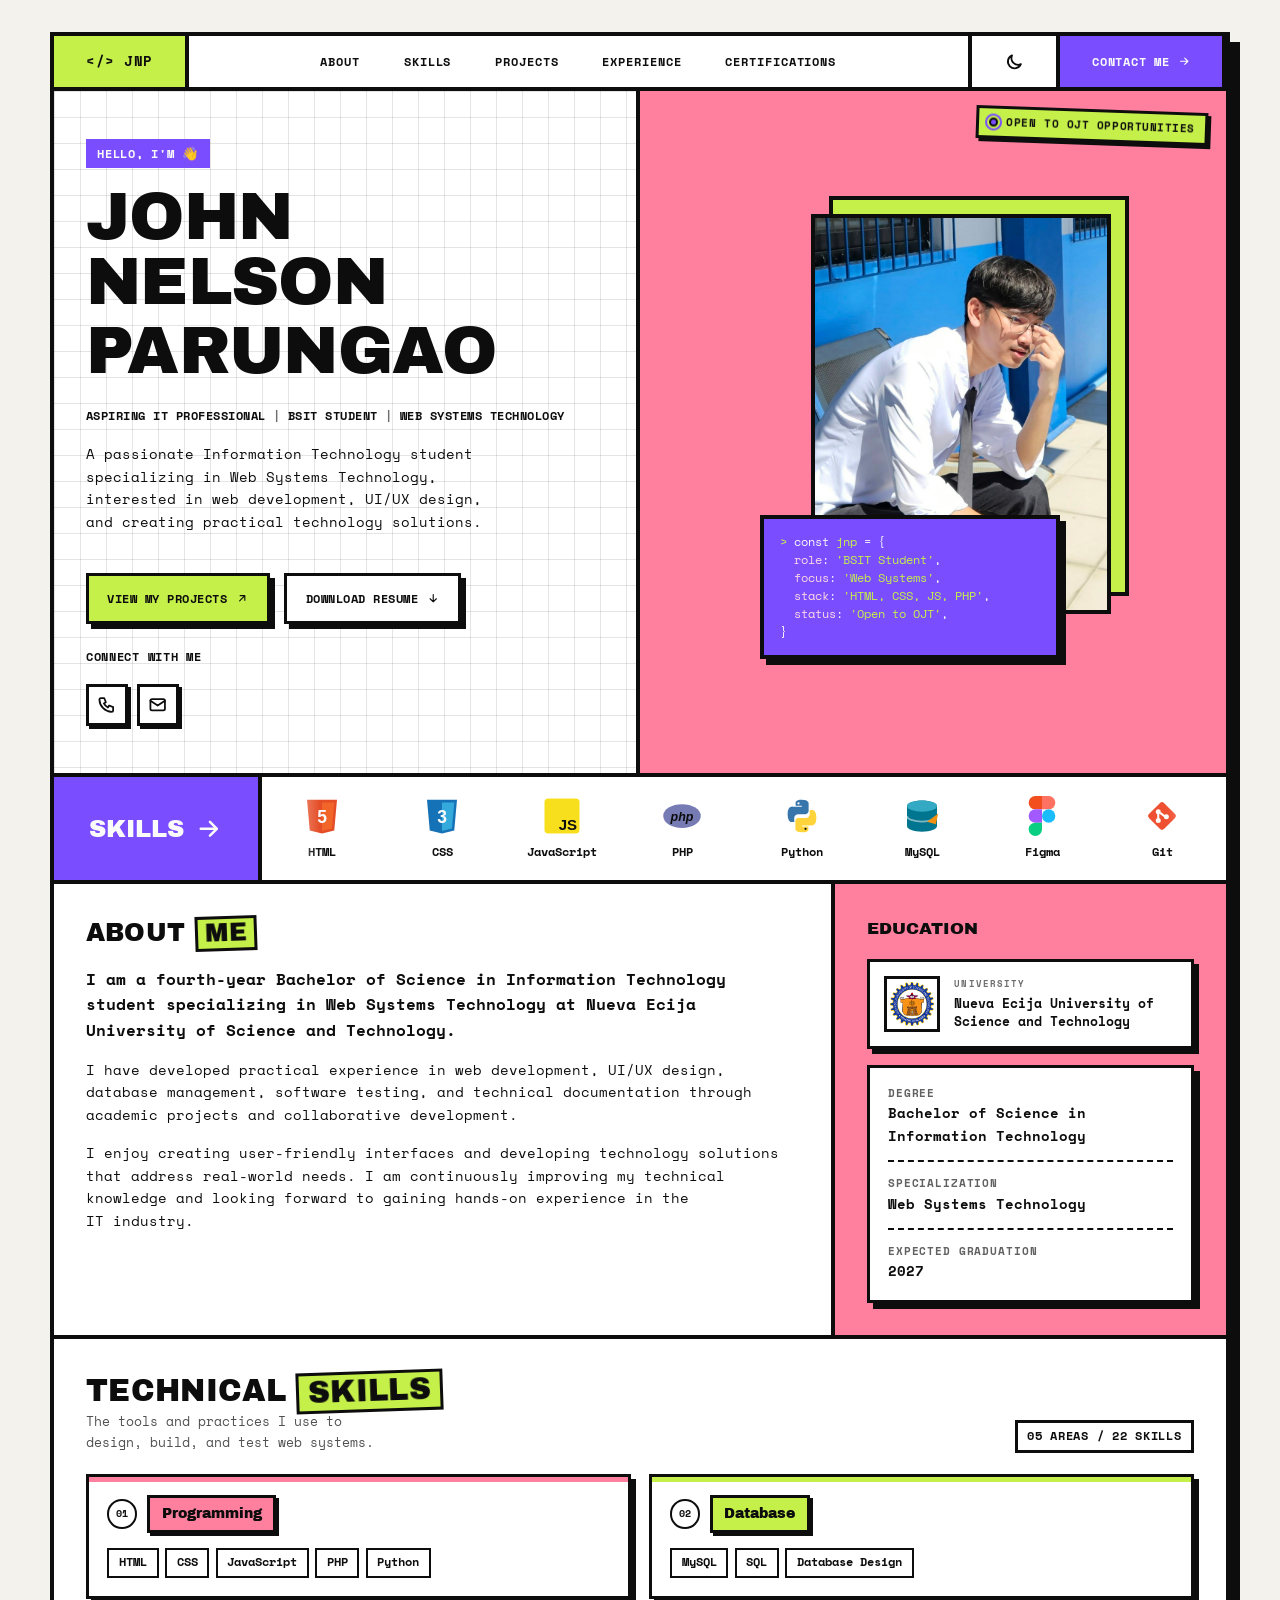
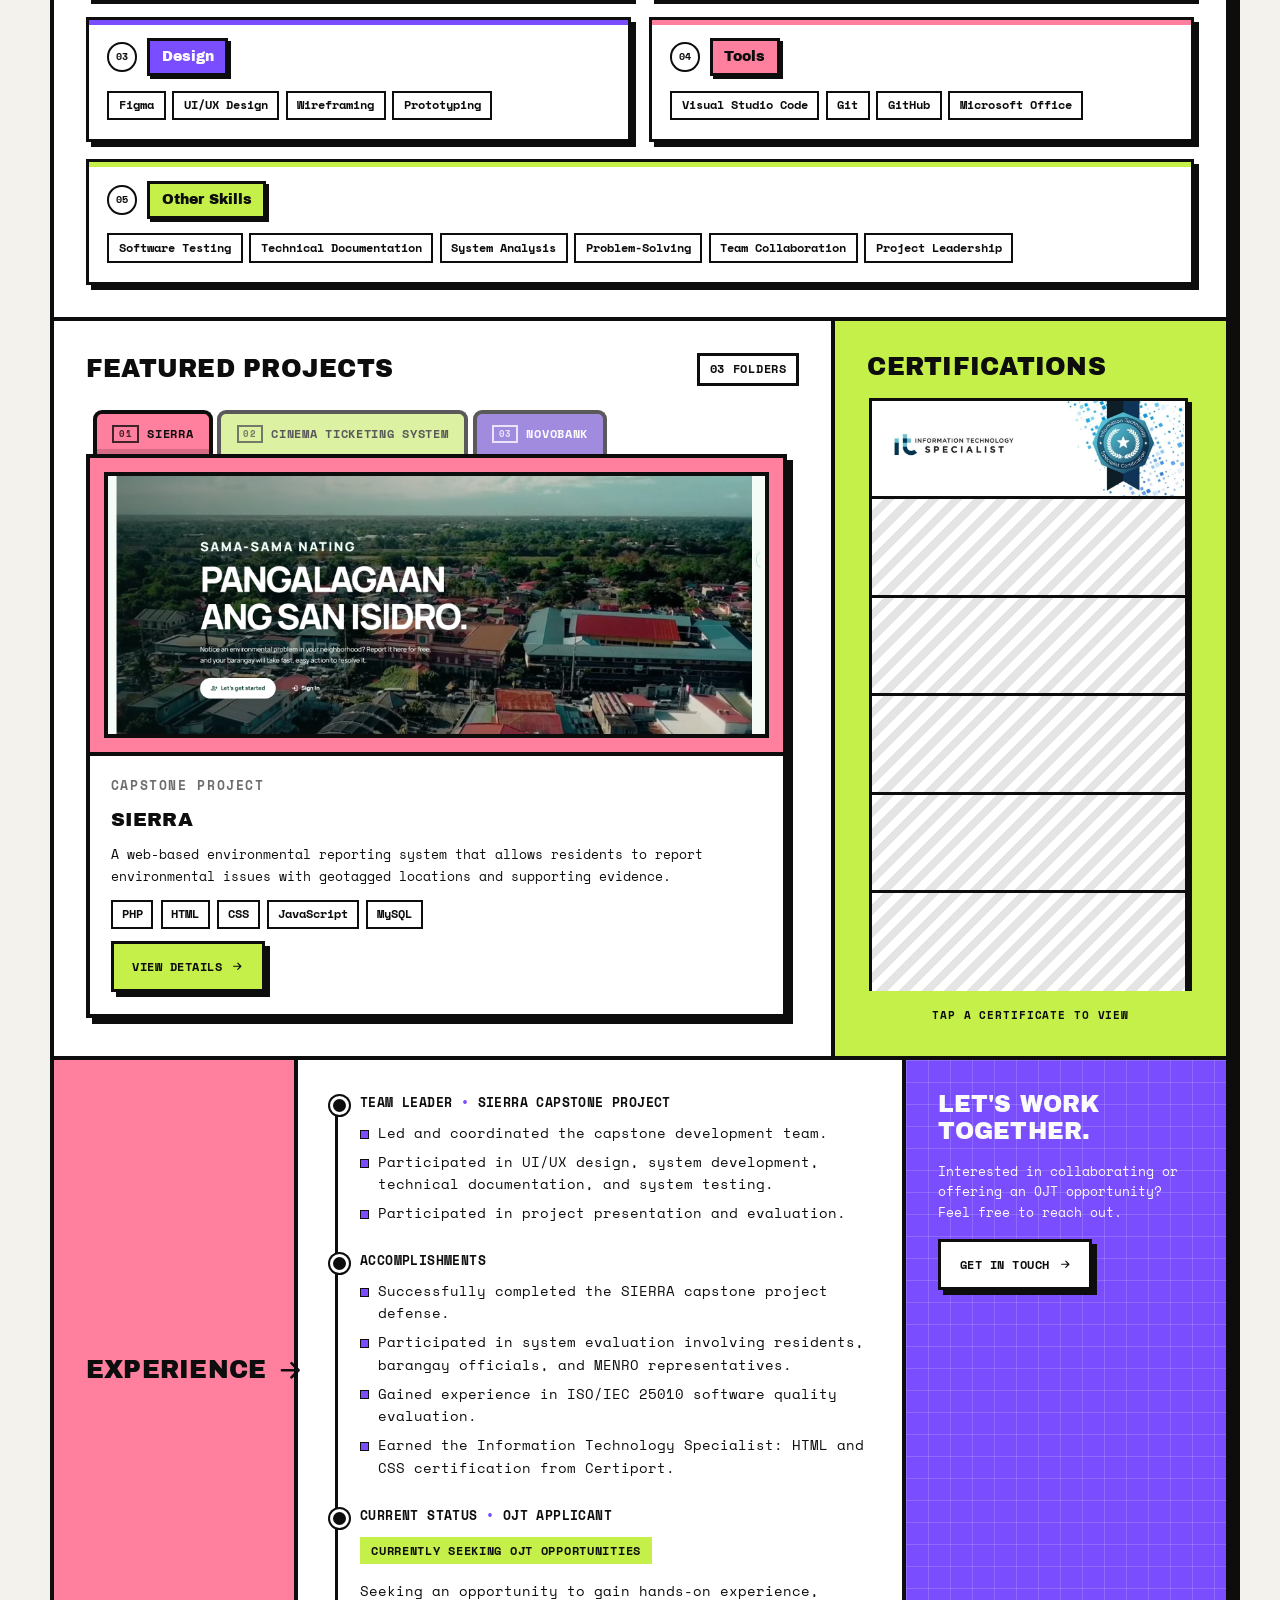
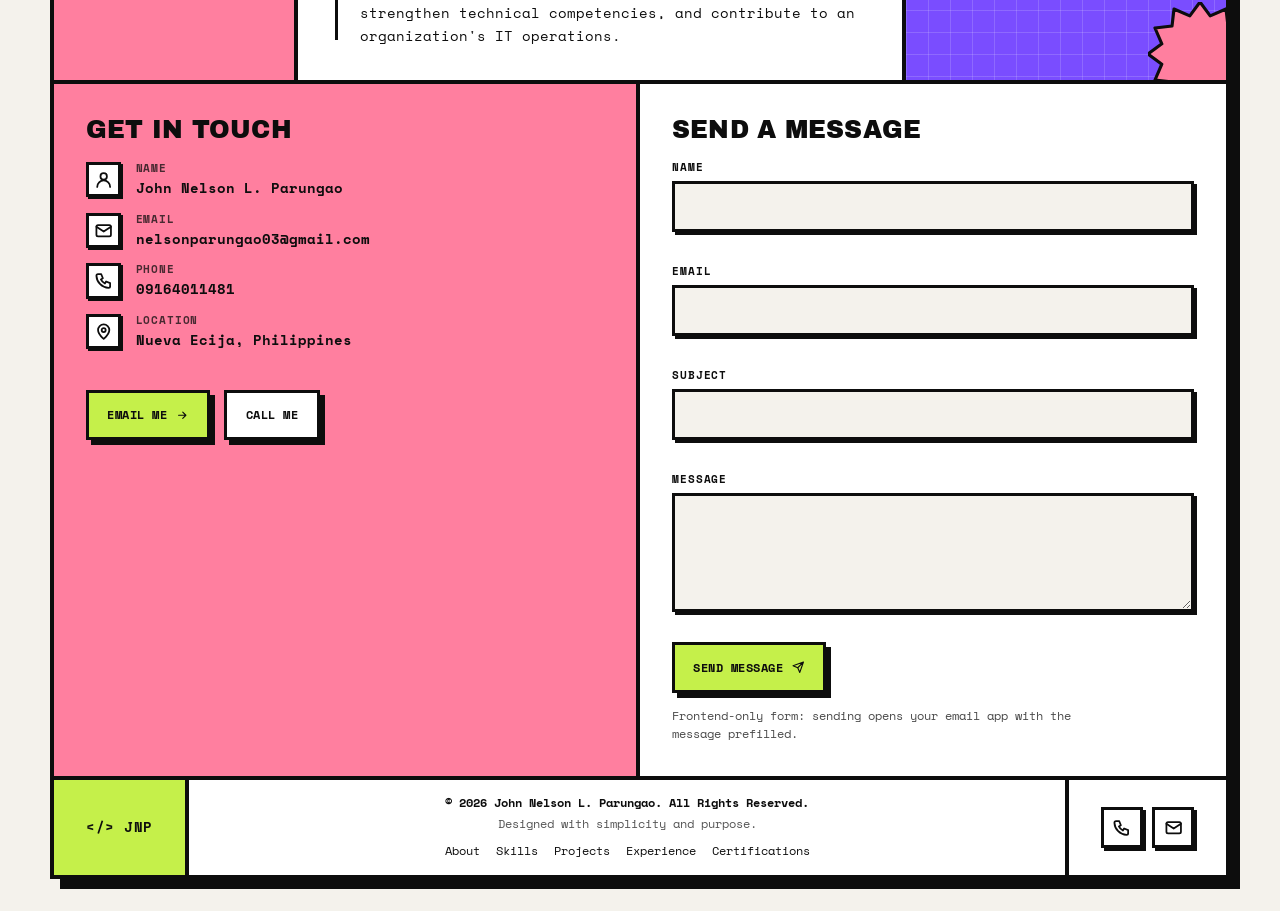
==== commit 0d4b761a: "Changes Again" ====
--- a/index.html
+++ b/index.html
@@ -21,7 +21,7 @@
     <link rel="preconnect" href="https://fonts.gstatic.com" crossorigin>
 
     <link href="https://fonts.googleapis.com/css2?family=Archivo+Black&family=Space+Mono:wght@400;700&display=swap" rel="stylesheet">
-    <link rel="stylesheet" href="styles.css?v=19">
+    <link rel="stylesheet" href="styles.css?v=21">
 </head>
 
 <body>
@@ -1065,10 +1065,10 @@
     </dialog>
 
     <!-- JAVASCRIPT -->
-    <script src="supabase-config.js?v=19"></script>
-    <script src="content-default.js?v=19"></script>
-    <script src="content.js?v=19"></script>
-    <script src="script.js?v=19"></script>
+    <script src="supabase-config.js?v=21"></script>
+    <script src="content-default.js?v=21"></script>
+    <script src="content.js?v=21"></script>
+    <script src="script.js?v=21"></script>
 
 </body>
 </html>
--- a/styles.css
+++ b/styles.css
@@ -1239,12 +1239,14 @@
   box-sizing:border-box;
   position:relative;
   display:block;
-  height:10.5rem;
+  width:100%;
+  aspect-ratio:11/8.5;
   overflow:hidden;
   background:#fff;
   border:3px solid var(--bd);
   box-shadow:4px 4px 0 var(--bd);
   cursor:pointer;
+  align-self:start;
   scroll-snap-align:start;
   transition:translate .2s var(--ease),box-shadow .2s var(--ease);
 }
@@ -1891,8 +1893,8 @@
     scroll-snap-type:none;
   }
   .cshot {
-    height:auto;
-    aspect-ratio:4/3;
+    border-width:2px;
+    box-shadow:3px 3px 0 var(--bd);
   }
   .cnote {
     margin-top:0;
@@ -2222,10 +2224,6 @@
   .cnote {
     margin-top:0;
   }
-  .cshot {
-    border-width:2px;
-    box-shadow:3px 3px 0 var(--bd);
-  }
   .cshot:hover {
     translate:none;
     box-shadow:3px 3px 0 var(--bd);
@@ -2357,9 +2355,6 @@
     gap:.5rem;
     grid-template-columns:repeat(2,minmax(0,1fr));
   }
-  .cshot {
-    border-width:2px;
-  }
   .cnote {
     font-size:.62rem;
   }
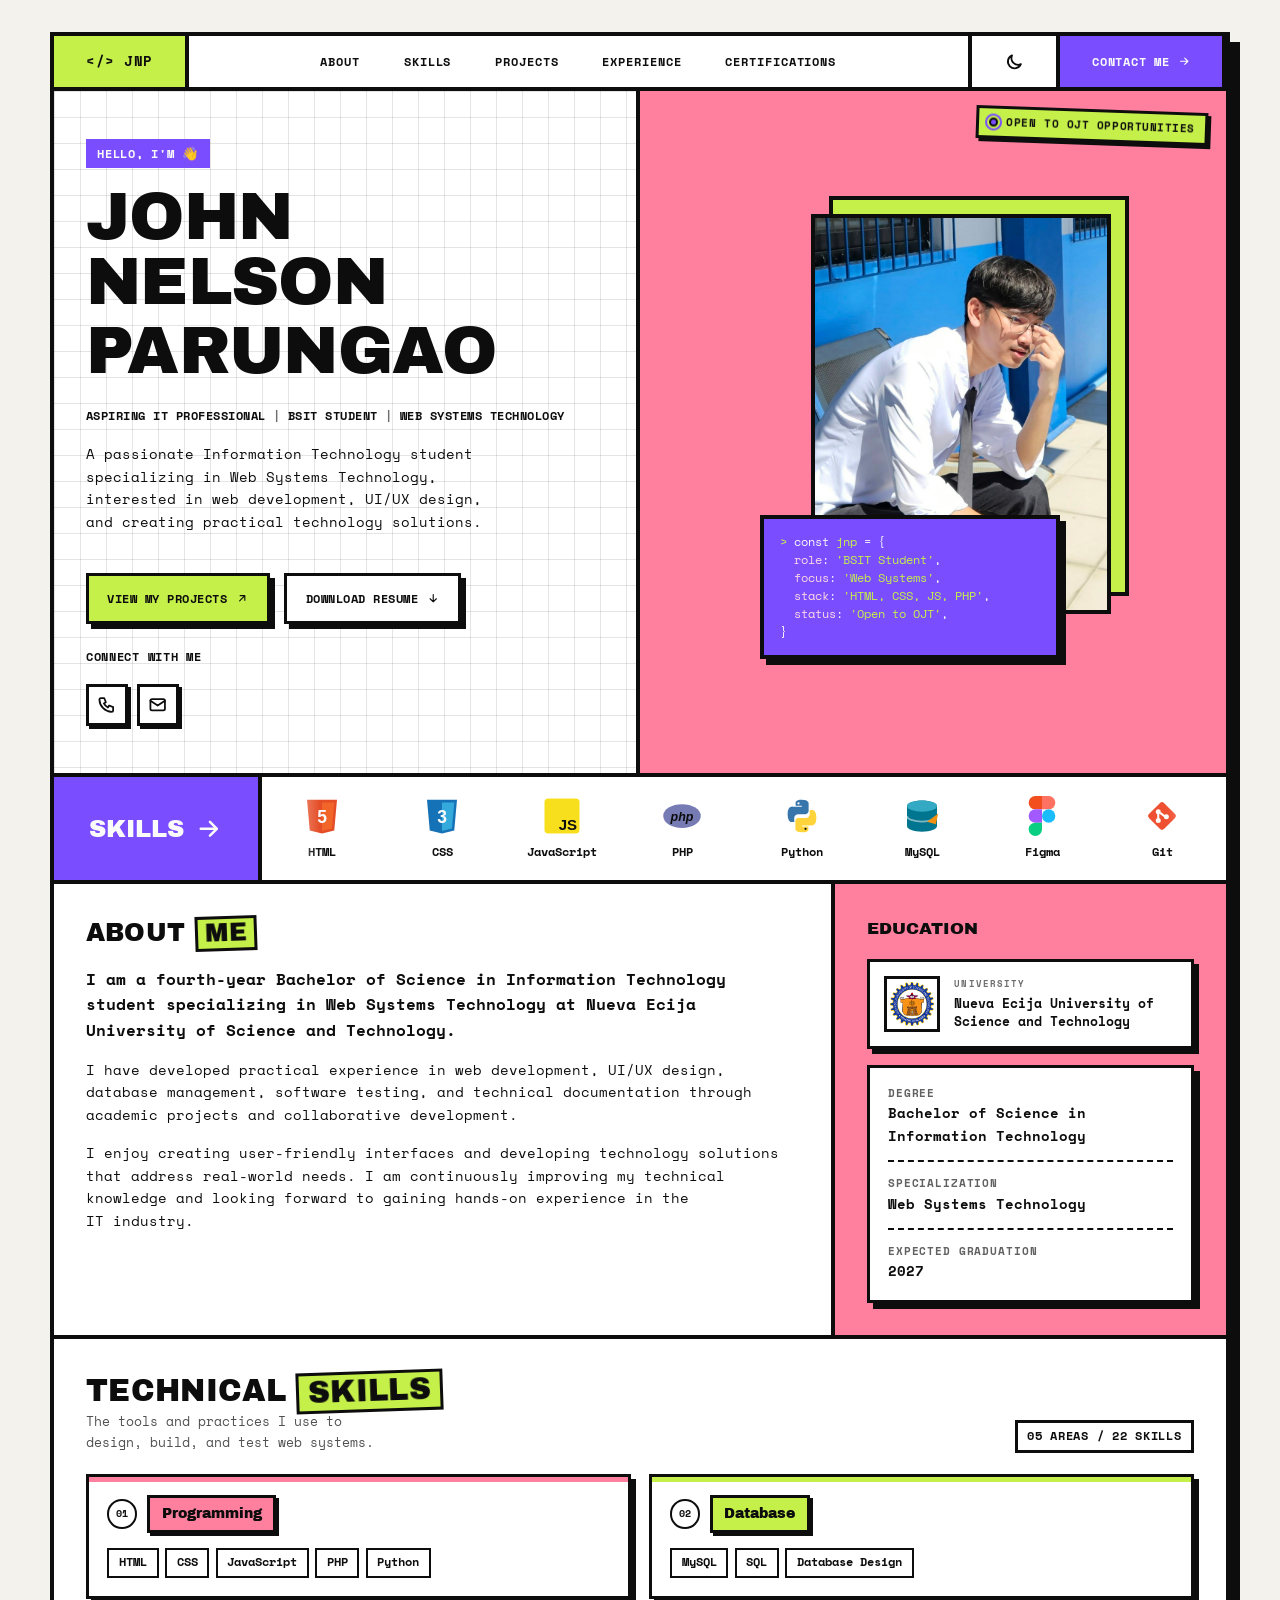
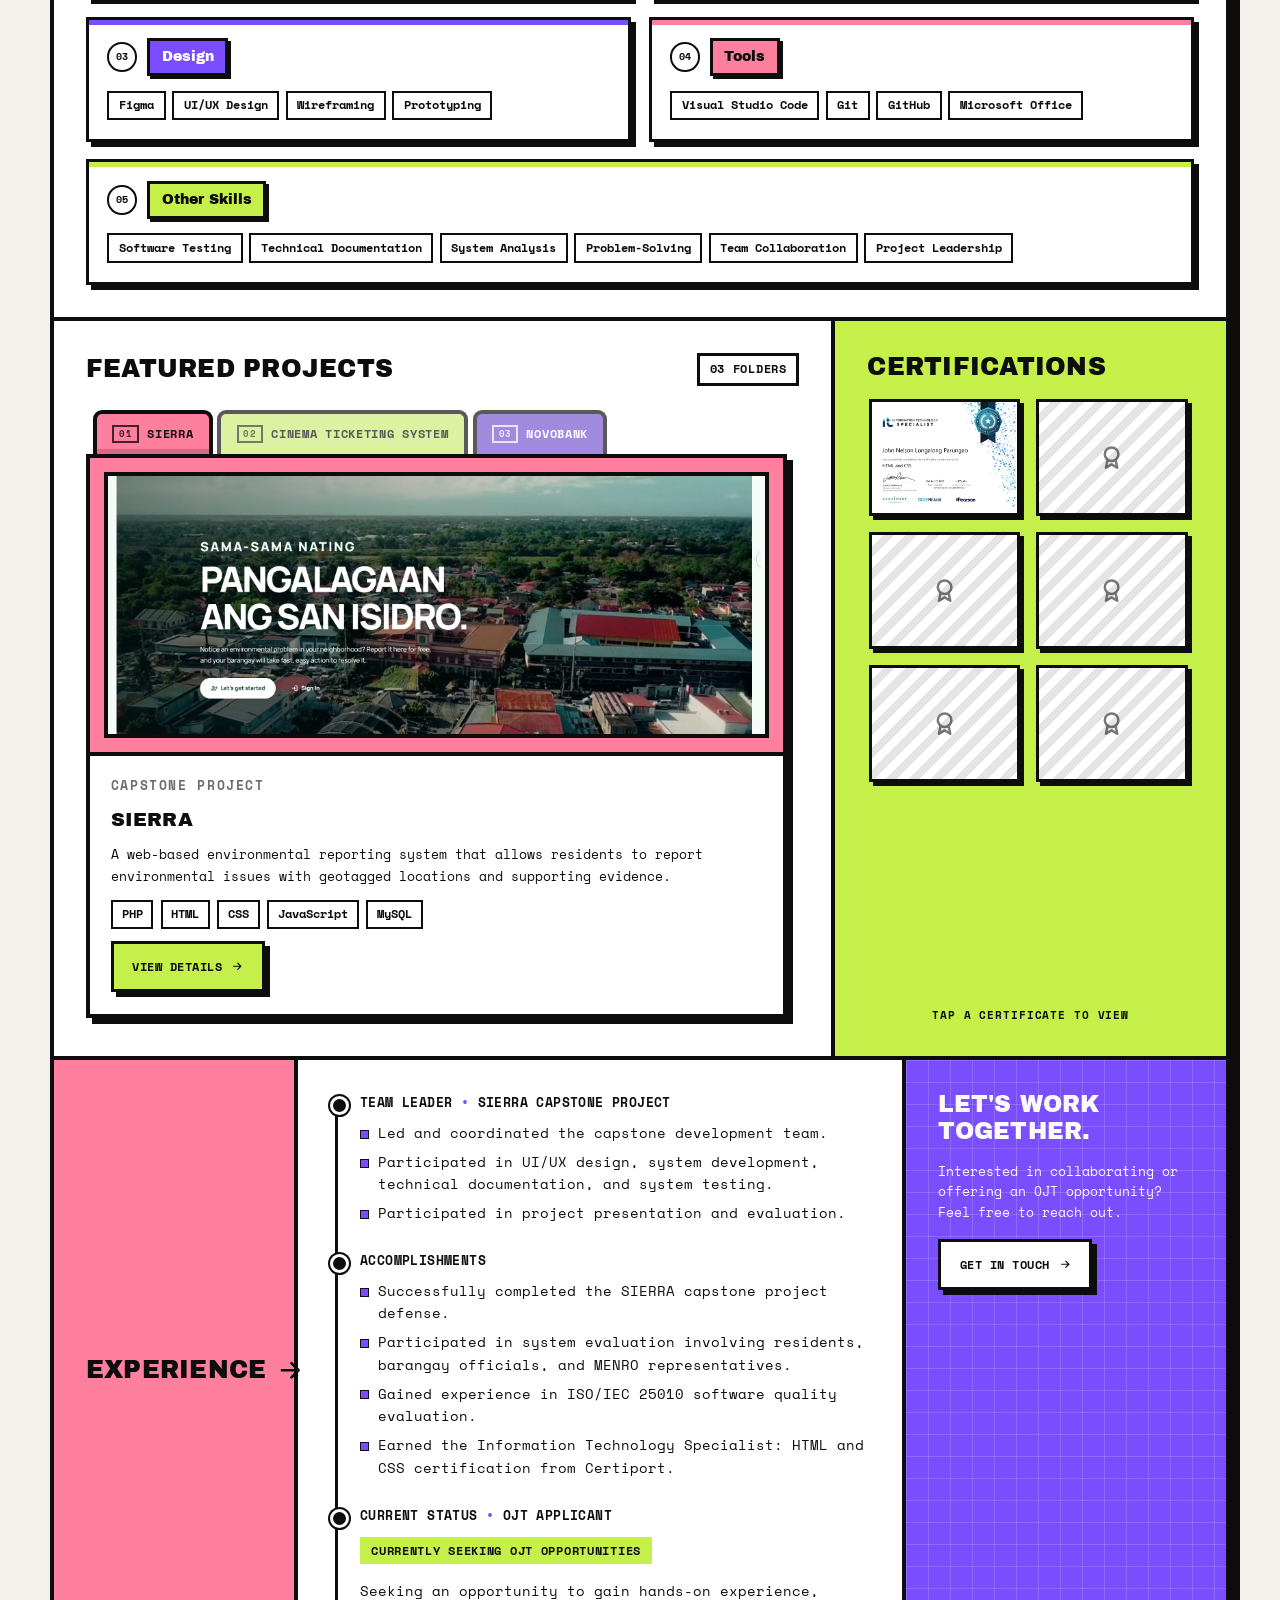
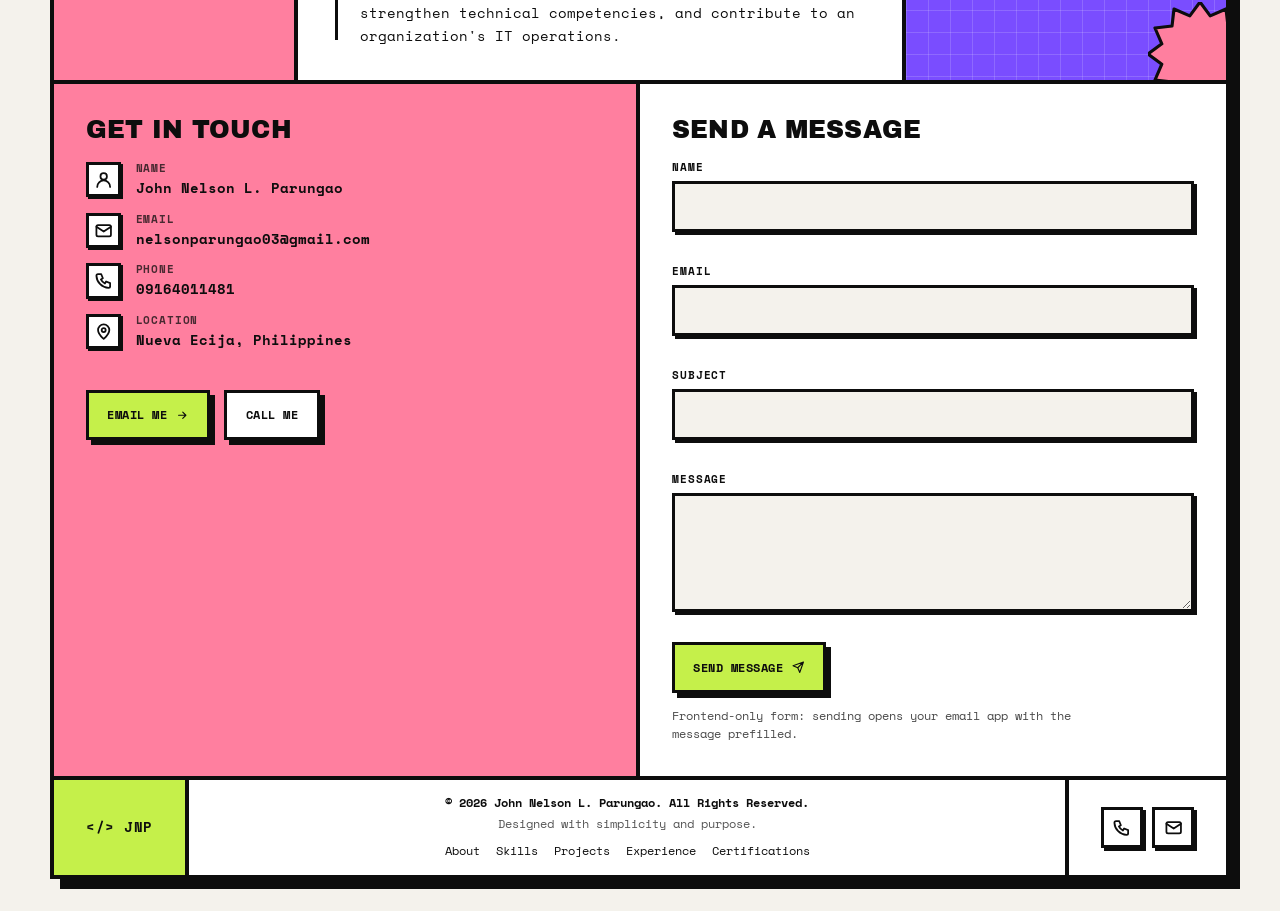
==== commit ddba8fc7: "Last" ====
--- a/index.html
+++ b/index.html
@@ -21,7 +21,7 @@
     <link rel="preconnect" href="https://fonts.gstatic.com" crossorigin>
 
     <link href="https://fonts.googleapis.com/css2?family=Archivo+Black&family=Space+Mono:wght@400;700&display=swap" rel="stylesheet">
-    <link rel="stylesheet" href="styles.css?v=21">
+    <link rel="stylesheet" href="styles.css?v=23">
 </head>
 
 <body>
@@ -1065,10 +1065,10 @@
     </dialog>
 
     <!-- JAVASCRIPT -->
-    <script src="supabase-config.js?v=21"></script>
-    <script src="content-default.js?v=21"></script>
-    <script src="content.js?v=21"></script>
-    <script src="script.js?v=21"></script>
+    <script src="supabase-config.js?v=23"></script>
+    <script src="content-default.js?v=23"></script>
+    <script src="content.js?v=23"></script>
+    <script src="script.js?v=23"></script>
 
 </body>
 </html>
--- a/styles.css
+++ b/styles.css
@@ -1214,9 +1214,9 @@
   flex:1 1 0;
   min-height:0;
   display:grid;
-  grid-template-columns:1fr;
+  grid-template-columns:repeat(2,minmax(0,1fr));
   align-content:start;
-  gap:.7rem;
+  gap:1rem;
   padding:.1rem .4rem .8rem .1rem;
   overflow-y:auto;
   overscroll-behavior:contain;
@@ -1725,10 +1725,11 @@
 .cd-img {
   display:block;
   width:100%;
-  aspect-ratio:16/10;
   max-width:520px;
+  max-height:60dvh;
+  aspect-ratio:11/8.5;
   object-fit:contain;
-  background:var(--paper);
+  background:#fff;
   border:3px solid var(--bd);
 }
 .ph.cd-img {
@@ -1886,7 +1887,7 @@
     width:100%;
     max-height:none;
     grid-template-columns:repeat(3,minmax(0,1fr));
-    gap:.8rem;
+    gap:1rem;
     padding:0 .3rem .55rem;
     overflow:visible;
     overscroll-behavior:auto;
@@ -2218,7 +2219,7 @@
   }
   .cgal {
     width:100%;
-    gap:.55rem;
+    gap:.85rem;
     grid-template-columns:repeat(2,minmax(0,1fr));
   }
   .cnote {
@@ -2352,7 +2353,7 @@
     padding:.85rem;
   }
   .cgal {
-    gap:.5rem;
+    gap:.7rem;
     grid-template-columns:repeat(2,minmax(0,1fr));
   }
   .cnote {
